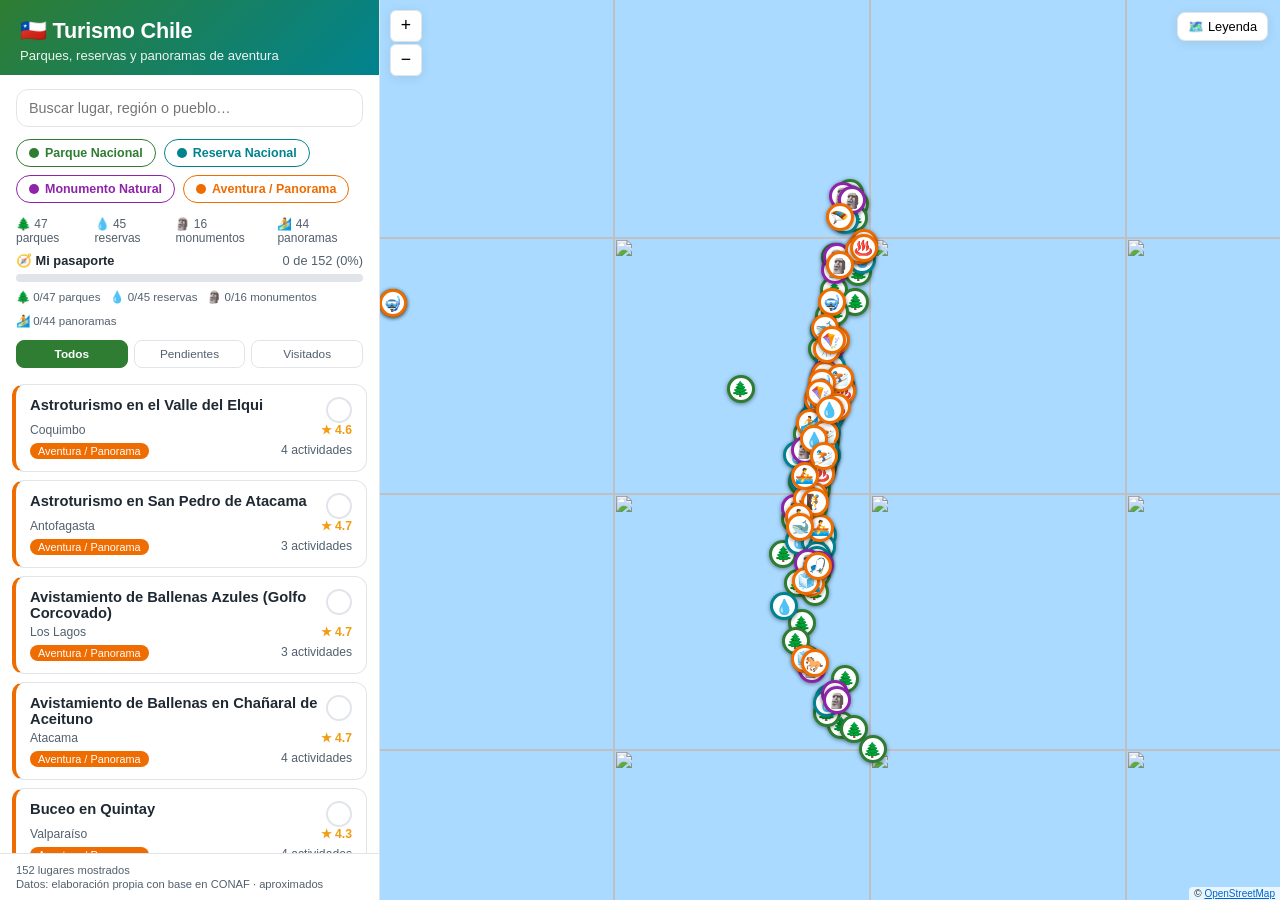
==== Turismo_Chile.html @ 944e61c5 "Marcadores con figurita (emoji) por actividad + leyenda - Cada marcador ahora es una insignia redond" ====
<!DOCTYPE html>
<html lang="es">
<head>
  <meta charset="UTF-8" />
  <meta name="viewport" content="width=device-width, initial-scale=1.0" />
  <title>Turismo Chile — Mapa de Parques Nacionales y Reservas</title>
  <meta name="description" content="Mapa interactivo de los parques nacionales y reservas naturales de Chile: senderos, evaluación, pueblos de acceso y tours." />

  <style>
:root {
  --verde: #2e7d32;
  --verde-osc: #1b5e20;
  --teal: #00838f;
  --purpura: #8e24aa;
  --bg: #f4f6f8;
  --panel: #ffffff;
  --texto: #1f2933;
  --texto-suave: #52606d;
  --borde: #e1e5ea;
  --sombra: 0 2px 12px rgba(0, 0, 0, 0.08);
  --radio: 12px;
}

* { box-sizing: border-box; }

html, body {
  margin: 0;
  height: 100%;
  font-family: -apple-system, BlinkMacSystemFont, "Segoe UI", Roboto, Helvetica, Arial, sans-serif;
  color: var(--texto);
  background: var(--bg);
}

#app {
  display: grid;
  grid-template-columns: 380px 1fr;
  height: 100vh;
  overflow: hidden;
}

/* ---------- Sidebar ---------- */
.sidebar {
  background: var(--panel);
  border-right: 1px solid var(--borde);
  display: flex;
  flex-direction: column;
  overflow: hidden;
  z-index: 500;
  transition: transform 0.25s ease;
}

.sidebar__header {
  padding: 18px 20px 12px;
  background: linear-gradient(135deg, var(--verde), var(--teal));
  color: #fff;
}
.sidebar__title { margin: 0; font-size: 1.35rem; letter-spacing: -0.2px; }
.sidebar__subtitle { margin: 4px 0 0; font-size: 0.82rem; opacity: 0.92; }

.controls { padding: 14px 16px 6px; }
.controls__search {
  width: 100%;
  padding: 10px 12px;
  border: 1px solid var(--borde);
  border-radius: var(--radio);
  font-size: 0.9rem;
  outline: none;
}
.controls__search:focus { border-color: var(--verde); box-shadow: 0 0 0 3px rgba(46,125,50,0.12); }

.controls__filters {
  display: flex;
  flex-wrap: wrap;
  gap: 8px;
  margin-top: 12px;
}
.chip {
  border: 1px solid var(--borde);
  background: #fff;
  border-radius: 999px;
  padding: 6px 12px;
  font-size: 0.78rem;
  cursor: pointer;
  display: inline-flex;
  align-items: center;
  gap: 6px;
  transition: all 0.15s ease;
  user-select: none;
}
.chip .dot { width: 10px; height: 10px; border-radius: 50%; }
.chip[aria-pressed="true"] { border-color: currentColor; font-weight: 600; }
.chip[aria-pressed="false"] { opacity: 0.5; }

.stats {
  display: flex;
  gap: 8px;
  padding: 8px 16px 4px;
  font-size: 0.75rem;
  color: var(--texto-suave);
}

/* ---------- Progreso (pasaporte) ---------- */
.progress {
  padding: 4px 16px 8px;
}
.progress__head {
  display: flex;
  justify-content: space-between;
  align-items: baseline;
  font-size: 0.8rem;
  margin-bottom: 6px;
}
.progress__title { font-weight: 600; }
.progress__count { color: var(--texto-suave); }
.progress__reset {
  background: none;
  border: none;
  color: var(--texto-suave);
  font-size: 0.7rem;
  cursor: pointer;
  text-decoration: underline;
  padding: 0;
}
.progress__bar {
  height: 8px;
  border-radius: 999px;
  background: var(--borde);
  overflow: hidden;
}
.progress__fill {
  height: 100%;
  background: linear-gradient(90deg, var(--verde), var(--teal));
  border-radius: 999px;
  transition: width 0.3s ease;
}
.progress__types {
  display: flex;
  gap: 10px;
  margin-top: 8px;
  font-size: 0.72rem;
  color: var(--texto-suave);
  flex-wrap: wrap;
}

/* Filtro de estado (todos / pendientes / visitados) */
.estado-filter {
  display: flex;
  gap: 6px;
  padding: 4px 16px 8px;
}
.estado-chip {
  flex: 1;
  border: 1px solid var(--borde);
  background: #fff;
  border-radius: 8px;
  padding: 6px 4px;
  font-size: 0.74rem;
  cursor: pointer;
  transition: all 0.15s ease;
  color: var(--texto-suave);
}
.estado-chip[aria-pressed="true"] {
  background: var(--verde);
  border-color: var(--verde);
  color: #fff;
  font-weight: 600;
}

/* ---------- Lista ---------- */
.places {
  list-style: none;
  margin: 0;
  padding: 8px 12px 12px;
  overflow-y: auto;
  flex: 1;
}
.place-card {
  padding: 12px 14px;
  border: 1px solid var(--borde);
  border-radius: var(--radio);
  margin-bottom: 8px;
  cursor: pointer;
  transition: all 0.15s ease;
  border-left: 4px solid var(--verde);
}
.place-card:hover { box-shadow: var(--sombra); transform: translateY(-1px); }
.place-card.active { background: #f0f7f1; border-color: var(--verde); }
.place-card.visitado { background: #f3faf4; }
.place-card__top { display: flex; align-items: flex-start; gap: 8px; }
.place-card__name { font-weight: 600; font-size: 0.92rem; margin: 0 0 4px; flex: 1; }
.place-card.visitado .place-card__name { color: var(--verde-osc); }

/* Botón check en la tarjeta */
.visit-btn {
  flex-shrink: 0;
  width: 26px;
  height: 26px;
  border-radius: 50%;
  border: 2px solid var(--borde);
  background: #fff;
  color: transparent;
  font-size: 0.8rem;
  line-height: 1;
  cursor: pointer;
  display: flex;
  align-items: center;
  justify-content: center;
  transition: all 0.15s ease;
}
.visit-btn:hover { border-color: var(--verde); color: #cfe8d4; }
.visit-btn.on {
  background: var(--verde);
  border-color: var(--verde);
  color: #fff;
}
.place-card__meta { font-size: 0.76rem; color: var(--texto-suave); display: flex; justify-content: space-between; gap: 8px; }
.place-card__badge {
  font-size: 0.68rem;
  padding: 2px 8px;
  border-radius: 999px;
  color: #fff;
  white-space: nowrap;
}
.rating { color: #f39c12; font-weight: 600; }

.sidebar__footer {
  padding: 10px 16px;
  border-top: 1px solid var(--borde);
  font-size: 0.7rem;
  color: var(--texto-suave);
  display: flex;
  flex-direction: column;
  gap: 2px;
}

/* ---------- Mapa ---------- */
.map-wrap { position: relative; }
#map { height: 100%; width: 100%; background: #aadaff; }

.toggle-sidebar {
  display: none;
  position: absolute;
  top: 12px;
  left: 12px;
  z-index: 600;
  background: #fff;
  border: 1px solid var(--borde);
  border-radius: 8px;
  width: 40px;
  height: 40px;
  font-size: 1.1rem;
  cursor: pointer;
  box-shadow: var(--sombra);
}

/* ---------- MiniMap (mapa propio) ---------- */
.minimap-tiles,
.minimap-markers {
  position: absolute;
  top: 0;
  left: 0;
  will-change: transform;
}
.minimap-markers { pointer-events: none; }
.minimap-tile {
  position: absolute;
  width: 256px;
  height: 256px;
  user-select: none;
}
.minimap-marker {
  position: absolute;
  width: 28px;
  height: 28px;
  margin-left: -14px;
  margin-top: -14px;
  pointer-events: auto;
  cursor: pointer;
}
.minimap-popup {
  position: absolute;
  transform: translate(-50%, -100%);
  background: #fff;
  border-radius: 8px;
  box-shadow: 0 2px 10px rgba(0, 0, 0, 0.25);
  padding: 8px 10px;
  min-width: 150px;
  max-width: 220px;
  z-index: 500;
  pointer-events: auto;
}
.minimap-popup::after {
  content: "";
  position: absolute;
  left: 50%;
  bottom: -6px;
  transform: translateX(-50%);
  border: 6px solid transparent;
  border-top-color: #fff;
  border-bottom: 0;
}
.minimap-zoom {
  position: absolute;
  top: 10px;
  left: 10px;
  z-index: 600;
  display: flex;
  flex-direction: column;
  gap: 2px;
}
.minimap-zoom button {
  width: 32px;
  height: 32px;
  border: 1px solid var(--borde);
  background: #fff;
  font-size: 1.1rem;
  line-height: 1;
  cursor: pointer;
  border-radius: 6px;
  box-shadow: var(--sombra);
}
.minimap-zoom button:hover { background: #f0f0f0; }
.minimap-attr {
  position: absolute;
  bottom: 0;
  right: 0;
  background: rgba(255, 255, 255, 0.75);
  font-size: 10px;
  padding: 1px 5px;
  z-index: 600;
  border-top-left-radius: 4px;
}
.minimap-attr a { color: #0066cc; }

/* Marcadores: insignia redonda con emoji y borde del color del tipo */
.marker-badge {
  position: relative;
  width: 28px;
  height: 28px;
  border-radius: 50%;
  background: #fff;
  border: 3px solid #999;
  box-shadow: 0 1px 4px rgba(0, 0, 0, 0.45);
  display: flex;
  align-items: center;
  justify-content: center;
  font-size: 15px;
  line-height: 1;
}
.marker-badge.visitado {
  box-shadow: 0 0 0 3px #ffd54a, 0 1px 4px rgba(0, 0, 0, 0.45);
}
.marker-check {
  position: absolute;
  top: -6px;
  right: -6px;
  width: 15px;
  height: 15px;
  border-radius: 50%;
  background: var(--verde);
  color: #fff;
  font-size: 10px;
  font-weight: bold;
  line-height: 1;
  display: flex;
  align-items: center;
  justify-content: center;
  border: 1.5px solid #fff;
}

/* Leyenda */
.legend-toggle {
  position: absolute;
  top: 12px;
  right: 12px;
  z-index: 600;
  background: #fff;
  border: 1px solid var(--borde);
  border-radius: 8px;
  padding: 6px 10px;
  font-size: 0.8rem;
  cursor: pointer;
  box-shadow: var(--sombra);
}
.legend {
  position: absolute;
  bottom: 12px;
  left: 12px;
  z-index: 600;
  background: #fff;
  border: 1px solid var(--borde);
  border-radius: 10px;
  padding: 10px 12px;
  box-shadow: var(--sombra);
  width: 250px;
  max-width: 70%;
  max-height: 62%;
  overflow-y: auto;
  font-size: 0.75rem;
}
.legend__title { font-weight: 700; margin-bottom: 2px; }
.legend__sub {
  font-weight: 600;
  color: var(--texto-suave);
  margin: 9px 0 4px;
  font-size: 0.68rem;
  text-transform: uppercase;
  letter-spacing: 0.4px;
}
.legend__grid {
  display: grid;
  grid-template-columns: 1fr 1fr;
  gap: 3px 8px;
}
.legend__item { display: flex; align-items: center; gap: 5px; }
.legend__dot {
  width: 10px;
  height: 10px;
  border-radius: 50%;
  flex-shrink: 0;
}
.legend__ico { width: 18px; text-align: center; flex-shrink: 0; }

/* ---------- Detalle ---------- */
.detail {
  position: absolute;
  top: 0;
  right: 0;
  width: 420px;
  max-width: 92vw;
  height: 100vh;
  background: var(--panel);
  box-shadow: -4px 0 24px rgba(0,0,0,0.15);
  z-index: 700;
  overflow-y: auto;
  animation: slideIn 0.25s ease;
}
@keyframes slideIn { from { transform: translateX(100%); } to { transform: translateX(0); } }

.detail__close {
  position: absolute;
  top: 14px;
  right: 14px;
  background: rgba(0,0,0,0.35);
  color: #fff;
  border: none;
  border-radius: 50%;
  width: 32px;
  height: 32px;
  cursor: pointer;
  font-size: 0.9rem;
  z-index: 2;
}

.detail__hero {
  padding: 26px 22px 18px;
  color: #fff;
  background: linear-gradient(135deg, var(--verde), var(--teal));
}
.detail__type { font-size: 0.72rem; text-transform: uppercase; letter-spacing: 1px; opacity: 0.9; }
.detail__title { margin: 6px 0 4px; font-size: 1.4rem; line-height: 1.2; }
.detail__region { font-size: 0.82rem; opacity: 0.92; }

.visit-toggle {
  margin-top: 14px;
  background: rgba(255, 255, 255, 0.18);
  border: 1.5px solid rgba(255, 255, 255, 0.7);
  color: #fff;
  padding: 8px 16px;
  border-radius: 999px;
  font-size: 0.85rem;
  font-weight: 600;
  cursor: pointer;
  transition: all 0.15s ease;
}
.visit-toggle:hover { background: rgba(255, 255, 255, 0.3); }
.visit-toggle.is-visited {
  background: #fff;
  color: var(--verde-osc);
  border-color: #fff;
}

.detail__body { padding: 18px 22px 40px; }
.detail__desc { font-size: 0.9rem; line-height: 1.55; color: var(--texto); }

.detail__facts {
  display: grid;
  grid-template-columns: 1fr 1fr;
  gap: 10px;
  margin: 16px 0;
}
.fact {
  background: var(--bg);
  border-radius: 10px;
  padding: 10px 12px;
}
.fact__label { font-size: 0.68rem; color: var(--texto-suave); text-transform: uppercase; letter-spacing: 0.5px; }
.fact__value { font-size: 0.9rem; font-weight: 600; margin-top: 2px; }

.section-title {
  font-size: 0.95rem;
  margin: 22px 0 10px;
  padding-bottom: 6px;
  border-bottom: 2px solid var(--borde);
  display: flex;
  align-items: center;
  gap: 8px;
}

/* Senderos */
.trail {
  border: 1px solid var(--borde);
  border-radius: 10px;
  padding: 10px 12px;
  margin-bottom: 8px;
}
.trail__name { font-weight: 600; font-size: 0.86rem; }
.trail__meta { display: flex; flex-wrap: wrap; gap: 6px; margin-top: 6px; }
.tag {
  font-size: 0.7rem;
  padding: 2px 8px;
  border-radius: 6px;
  background: var(--bg);
  color: var(--texto-suave);
}
.tag--dif-baja { background: #e6f4ea; color: #1e7e34; }
.tag--dif-media { background: #fff4e0; color: #c67c00; }
.tag--dif-alta { background: #fde8e8; color: #c0392b; }

/* Pueblos */
.town {
  border: 1px solid var(--borde);
  border-radius: 10px;
  padding: 12px;
  margin-bottom: 8px;
}
.town__head { display: flex; justify-content: space-between; align-items: baseline; gap: 8px; }
.town__name { font-weight: 600; font-size: 0.9rem; }
.town__dist { font-size: 0.76rem; color: var(--texto-suave); white-space: nowrap; }
.town__desc { font-size: 0.8rem; color: var(--texto-suave); margin: 6px 0; line-height: 1.4; }
.town__tours { display: flex; align-items: center; gap: 8px; font-size: 0.78rem; }
.tours-badge {
  background: var(--verde);
  color: #fff;
  border-radius: 999px;
  padding: 2px 10px;
  font-weight: 600;
  font-size: 0.72rem;
}
.tours-badge--none { background: #9aa5b1; }

.detail__link {
  display: inline-block;
  margin-top: 18px;
  color: var(--verde-osc);
  font-size: 0.85rem;
  text-decoration: none;
  font-weight: 600;
}
.detail__link:hover { text-decoration: underline; }

/* Popup Leaflet */
.leaflet-popup-content { margin: 10px 12px; }
.popup__name { font-weight: 600; font-size: 0.85rem; margin-bottom: 2px; }
.popup__type { font-size: 0.72rem; color: var(--texto-suave); }
.popup__btn {
  margin-top: 6px;
  display: inline-block;
  background: var(--verde);
  color: #fff;
  padding: 4px 10px;
  border-radius: 6px;
  font-size: 0.72rem;
  cursor: pointer;
}

/* ---------- Responsive ---------- */
@media (max-width: 820px) {
  #app { grid-template-columns: 1fr; }
  .sidebar {
    position: absolute;
    top: 0; left: 0;
    width: 86%;
    max-width: 360px;
    height: 100vh;
    box-shadow: var(--sombra);
  }
  .sidebar.hidden { transform: translateX(-105%); }
  .toggle-sidebar { display: block; }
  .detail { width: 100vw; }
}

</style>
</head>
<body>
  <div id="app">
    <!-- Panel lateral -->
    <aside id="sidebar" class="sidebar">
      <header class="sidebar__header">
        <h1 class="sidebar__title">🇨🇱 Turismo Chile</h1>
        <p class="sidebar__subtitle">Parques, reservas y panoramas de aventura</p>
      </header>

      <div class="controls">
        <input
          type="search"
          id="search"
          class="controls__search"
          placeholder="Buscar lugar, región o pueblo…"
          autocomplete="off"
        />
        <div class="controls__filters" id="typeFilters"></div>
      </div>

      <div class="stats" id="stats"></div>

      <div class="progress" id="progress"></div>
      <div class="estado-filter" id="estadoFilter"></div>

      <ul class="places" id="placesList" aria-label="Lista de lugares"></ul>

      <footer class="sidebar__footer">
        <span id="footerCount"></span>
        <span class="sidebar__source">Datos: elaboración propia con base en CONAF · aproximados</span>
      </footer>
    </aside>

    <!-- Mapa -->
    <main class="map-wrap">
      <div id="map"></div>
      <button id="toggleSidebar" class="toggle-sidebar" aria-label="Mostrar/ocultar panel">☰</button>
      <button id="legendToggle" class="legend-toggle" aria-label="Mostrar u ocultar leyenda">🗺️ Leyenda</button>
      <div id="legend" class="legend" hidden></div>
    </main>

    <!-- Detalle -->
    <section id="detail" class="detail" aria-live="polite" hidden>
      <button id="detailClose" class="detail__close" aria-label="Cerrar detalle">✕</button>
      <div id="detailContent"></div>
    </section>
  </div>

  <script>
/* MiniMap — mapa de tiles ligero en vanilla JS (sin librerías externas).
   Reemplaza a Leaflet para que la app no dependa de ningún CDN de librerías.
   Solo necesita internet para las imágenes de OpenStreetMap (como cualquier mapa). */
(function (global) {
  "use strict";

  var TILE = 256;
  function clamp(v, a, b) { return Math.max(a, Math.min(b, v)); }

  function project(lat, lon, z) {
    var ws = TILE * Math.pow(2, z);
    var x = (lon + 180) / 360 * ws;
    var s = clamp(Math.sin(lat * Math.PI / 180), -0.9999, 0.9999);
    var y = (0.5 - Math.log((1 + s) / (1 - s)) / (4 * Math.PI)) * ws;
    return { x: x, y: y };
  }
  function unproject(x, y, z) {
    var ws = TILE * Math.pow(2, z);
    var lon = x / ws * 360 - 180;
    var n = Math.PI - 2 * Math.PI * y / ws;
    var lat = 180 / Math.PI * Math.atan(0.5 * (Math.exp(n) - Math.exp(-n)));
    return { lat: lat, lon: lon };
  }

  function MiniMap(el, opts) {
    opts = opts || {};
    this.el = el;
    this.center = { lat: opts.center ? opts.center[0] : -38, lon: opts.center ? opts.center[1] : -71 };
    this.zoom = opts.zoom || 4;
    this.minZoom = opts.minZoom || 3;
    this.maxZoom = opts.maxZoom || 17;
    this.markers = [];
    this._popupId = null;
    this._build();
    this._wire();
    this.render();
  }

  MiniMap.prototype._build = function () {
    var el = this.el, self = this;
    el.style.position = "relative";
    el.style.overflow = "hidden";
    el.style.background = "#aadaff";
    el.style.cursor = "grab";
    el.style.userSelect = "none";
    el.innerHTML = "";

    this.tiles = document.createElement("div");
    this.tiles.className = "minimap-tiles";
    this.mk = document.createElement("div");
    this.mk.className = "minimap-markers";
    this.popup = document.createElement("div");
    this.popup.className = "minimap-popup";
    this.popup.style.display = "none";

    var attr = document.createElement("div");
    attr.className = "minimap-attr";
    attr.innerHTML = '© <a href="https://www.openstreetmap.org/copyright" target="_blank" rel="noopener">OpenStreetMap</a>';

    var zc = document.createElement("div");
    zc.className = "minimap-zoom";
    var bplus = document.createElement("button"); bplus.type = "button"; bplus.textContent = "+"; bplus.setAttribute("aria-label", "Acercar");
    var bminus = document.createElement("button"); bminus.type = "button"; bminus.textContent = "−"; bminus.setAttribute("aria-label", "Alejar");
    bplus.addEventListener("click", function (e) { e.stopPropagation(); self.setZoom(self.zoom + 1); });
    bminus.addEventListener("click", function (e) { e.stopPropagation(); self.setZoom(self.zoom - 1); });
    zc.appendChild(bplus); zc.appendChild(bminus);

    el.appendChild(this.tiles);
    el.appendChild(this.mk);
    el.appendChild(this.popup);
    el.appendChild(attr);
    el.appendChild(zc);
  };

  MiniMap.prototype._wire = function () {
    var self = this, dragging = false, sx = 0, sy = 0;
    this.el.addEventListener("mousedown", function (e) {
      dragging = true; sx = e.clientX; sy = e.clientY; self._dx = 0; self._dy = 0;
      self.el.style.cursor = "grabbing";
    });
    window.addEventListener("mousemove", function (e) {
      if (!dragging) return;
      self._dx = e.clientX - sx; self._dy = e.clientY - sy;
      self.tiles.style.transform = "translate(" + self._dx + "px," + self._dy + "px)";
      self.mk.style.transform = "translate(" + self._dx + "px," + self._dy + "px)";
    });
    window.addEventListener("mouseup", function () {
      if (!dragging) return;
      dragging = false; self.el.style.cursor = "grab";
      var dx = self._dx || 0, dy = self._dy || 0; self._dx = 0; self._dy = 0;
      self.tiles.style.transform = ""; self.mk.style.transform = "";
      if (dx || dy) self._panBy(-dx, -dy);
    });
    // Zoom con rueda: UN nivel por gesto, hacia el cursor, con freno anti-saltos
    this.el.addEventListener("wheel", function (e) {
      e.preventDefault();
      var now = Date.now();
      if (now - (self._lastWheel || 0) < 90) return; // throttle (trackpads disparan muchos eventos)
      self._lastWheel = now;
      var r = self.el.getBoundingClientRect();
      self._zoomTo(self.zoom + (e.deltaY < 0 ? 1 : -1), e.clientX - r.left, e.clientY - r.top);
    }, { passive: false });

    // Doble clic para acercar (hacia el punto clicado)
    this.el.addEventListener("dblclick", function (e) {
      var r = self.el.getBoundingClientRect();
      self._zoomTo(self.zoom + 1, e.clientX - r.left, e.clientY - r.top);
    });

    // Táctil: un dedo = paneo; dos dedos = pinch zoom (hacia el punto medio)
    var tsx = 0, tsy = 0, tdx = 0, tdy = 0, mode = null, d0 = 0, z0 = 0;
    function tdist(t) {
      var dx = t[0].clientX - t[1].clientX, dy = t[0].clientY - t[1].clientY;
      return Math.sqrt(dx * dx + dy * dy);
    }
    this.el.addEventListener("touchstart", function (e) {
      if (e.touches.length >= 2) {
        mode = "pinch"; d0 = tdist(e.touches) || 1; z0 = self.zoom;
        self.tiles.style.transform = ""; self.mk.style.transform = "";
      } else if (e.touches.length === 1) {
        mode = "pan"; tsx = e.touches[0].clientX; tsy = e.touches[0].clientY; tdx = 0; tdy = 0;
      }
    }, { passive: true });
    this.el.addEventListener("touchmove", function (e) {
      if (mode === "pinch" && e.touches.length >= 2) {
        var r = self.el.getBoundingClientRect();
        var mx = (e.touches[0].clientX + e.touches[1].clientX) / 2 - r.left;
        var my = (e.touches[0].clientY + e.touches[1].clientY) / 2 - r.top;
        var target = Math.round(z0 + Math.log(tdist(e.touches) / d0) / Math.log(2));
        if (target !== self.zoom) self._zoomTo(target, mx, my);
      } else if (mode === "pan" && e.touches.length === 1) {
        tdx = e.touches[0].clientX - tsx; tdy = e.touches[0].clientY - tsy;
        self.tiles.style.transform = "translate(" + tdx + "px," + tdy + "px)";
        self.mk.style.transform = "translate(" + tdx + "px," + tdy + "px)";
      }
    }, { passive: true });
    this.el.addEventListener("touchend", function (e) {
      if (mode === "pan") {
        self.tiles.style.transform = ""; self.mk.style.transform = "";
        if (tdx || tdy) self._panBy(-tdx, -tdy);
      }
      mode = e.touches && e.touches.length === 1 ? "pan" : null;
      if (mode === "pan") { tsx = e.touches[0].clientX; tsy = e.touches[0].clientY; tdx = 0; tdy = 0; }
    });

    window.addEventListener("resize", function () { self.render(); });
  };

  MiniMap.prototype._origin = function () {
    var w = this.el.clientWidth, h = this.el.clientHeight;
    var c = project(this.center.lat, this.center.lon, this.zoom);
    return { x: c.x - w / 2, y: c.y - h / 2, w: w, h: h };
  };

  MiniMap.prototype._panBy = function (dxWorld, dyWorld) {
    var c = project(this.center.lat, this.center.lon, this.zoom);
    this.center = unproject(c.x + dxWorld, c.y + dyWorld, this.zoom);
    this.render();
  };

  MiniMap.prototype.setZoom = function (z) {
    // zoom centrado (usado por los botones + / −)
    var w = this.el.clientWidth, h = this.el.clientHeight;
    this._zoomTo(z, w / 2, h / 2);
  };
  MiniMap.prototype._latLonAtPixel = function (sx, sy) {
    var o = this._origin();
    return unproject(o.x + sx, o.y + sy, this.zoom);
  };
  MiniMap.prototype._zoomTo = function (newZoom, sx, sy) {
    // cambia el zoom manteniendo fijo el punto geográfico bajo (sx, sy)
    newZoom = clamp(Math.round(newZoom), this.minZoom, this.maxZoom);
    if (newZoom === this.zoom) return;
    var ll = this._latLonAtPixel(sx, sy);
    var w = this.el.clientWidth, h = this.el.clientHeight;
    var p = project(ll.lat, ll.lon, newZoom);
    var ox = p.x - sx, oy = p.y - sy;
    this.zoom = newZoom;
    this.center = unproject(ox + w / 2, oy + h / 2, newZoom);
    this.render();
  };
  MiniMap.prototype.setView = function (center, zoom) {
    if (center) this.center = { lat: center[0], lon: center[1] };
    if (zoom != null) this.zoom = clamp(Math.round(zoom), this.minZoom, this.maxZoom);
    this.render();
  };
  MiniMap.prototype.flyTo = function (center, zoom) { this.setView(center, zoom); };

  MiniMap.prototype.clearMarkers = function () {
    this.markers = []; this.mk.innerHTML = ""; this.closePopup();
  };
  MiniMap.prototype.addMarker = function (m) {
    var wrap = document.createElement("div");
    wrap.className = "minimap-marker";
    wrap.innerHTML = m.html;
    var rec = { id: m.id, lat: m.lat, lon: m.lon, el: wrap, popupHtml: m.popupHtml, onDetail: m.onDetail };
    var self = this;
    wrap.addEventListener("click", function (e) {
      e.stopPropagation();
      self.openPopup(m.id);
    });
    this.markers.push(rec);
    this.mk.appendChild(wrap);
    this._placeMarker(rec);
    return rec;
  };
  MiniMap.prototype._placeMarker = function (rec) {
    var o = this._origin();
    var p = project(rec.lat, rec.lon, this.zoom);
    var left = p.x - o.x, top = p.y - o.y;
    rec.el.style.left = left + "px";
    rec.el.style.top = top + "px";
    rec.el.style.display = (left > -30 && left < o.w + 30 && top > -40 && top < o.h + 10) ? "block" : "none";
  };

  MiniMap.prototype.render = function () {
    var o = this._origin(), ws = Math.pow(2, this.zoom);
    this.tiles.style.transform = "";
    this.tiles.innerHTML = "";
    var x0 = Math.floor(o.x / TILE), x1 = Math.floor((o.x + o.w) / TILE);
    var y0 = Math.floor(o.y / TILE), y1 = Math.floor((o.y + o.h) / TILE);
    for (var ty = y0; ty <= y1; ty++) {
      if (ty < 0 || ty >= ws) continue;
      for (var tx = x0; tx <= x1; tx++) {
        var wtx = ((tx % ws) + ws) % ws;
        var img = document.createElement("img");
        img.className = "minimap-tile";
        img.src = "https://tile.openstreetmap.org/" + this.zoom + "/" + wtx + "/" + ty + ".png";
        img.style.left = (tx * TILE - o.x) + "px";
        img.style.top = (ty * TILE - o.y) + "px";
        img.draggable = false;
        img.alt = "";
        this.tiles.appendChild(img);
      }
    }
    this.mk.style.transform = "";
    for (var i = 0; i < this.markers.length; i++) this._placeMarker(this.markers[i]);
    if (this._popupId != null) this._positionPopup();
  };

  MiniMap.prototype._find = function (id) {
    for (var i = 0; i < this.markers.length; i++) if (this.markers[i].id === id) return this.markers[i];
    return null;
  };
  MiniMap.prototype.openPopup = function (id) {
    var rec = this._find(id);
    if (!rec) return;
    this._popupId = id;
    this.popup.innerHTML = rec.popupHtml || "";
    this.popup.style.display = "block";
    var btn = this.popup.querySelector("[data-detalle]");
    if (btn) btn.addEventListener("click", function (e) { e.stopPropagation(); if (rec.onDetail) rec.onDetail(); });
    this._positionPopup();
  };
  MiniMap.prototype.closePopup = function () { this._popupId = null; this.popup.style.display = "none"; };
  MiniMap.prototype._positionPopup = function () {
    var rec = this._find(this._popupId);
    if (!rec) { this.closePopup(); return; }
    var o = this._origin();
    var p = project(rec.lat, rec.lon, this.zoom);
    this.popup.style.left = (p.x - o.x) + "px";
    this.popup.style.top = (p.y - o.y - 24) + "px";
  };

  global.MiniMap = MiniMap;
})(window);

</script>
  <script>
/* Datos incrustados para poder abrir index.html con doble clic (sin servidor).
   Se genera a partir de data/lugares.json y contiene lo mismo. */
window.LUGARES_DATA = {
  "meta": {
    "titulo": "Turismo Chile — Parques Nacionales y Reservas",
    "descripcion": "Dataset abierto de áreas silvestres protegidas de Chile (SNASPE, administradas por CONAF) con senderos, evaluación, pueblos de acceso y tours.",
    "version": "1.0.0",
    "actualizado": "2026-07-06",
    "fuente_datos": "Elaboración propia a partir de información pública de CONAF y guías de viaje. Coordenadas y datos aproximados; verificar antes de viajar.",
    "tipos": {
      "parque_nacional": { "etiqueta": "Parque Nacional", "color": "#2e7d32", "icono": "🌲", "plural": "parques" },
      "reserva_nacional": { "etiqueta": "Reserva Nacional", "color": "#00838f", "icono": "💧", "plural": "reservas" },
      "monumento_natural": { "etiqueta": "Monumento Natural", "color": "#8e24aa", "icono": "🗿", "plural": "monumentos" },
      "actividad": { "etiqueta": "Aventura / Panorama", "color": "#ef6c00", "icono": "🏄", "plural": "panoramas" }
    }
  },
  "lugares": [
    {
      "id": "lauca",
      "nombre": "Parque Nacional Lauca",
      "tipo": "parque_nacional",
      "region": "Arica y Parinacota",
      "coordenadas": [-18.2333, -69.2333],
      "superficie_ha": 137883,
      "creado": 1970,
      "altitud_m": "3200-6300",
      "descripcion": "Altiplano con el lago Chungará a los pies de los volcanes Parinacota y Pomerape. Reserva de la Biosfera con vicuñas, vizcachas y flamencos. Uno de los parques de mayor altitud del mundo.",
      "evaluacion": { "puntaje": 4.7, "fuente": "Reseñas de visitantes", "mejor_epoca": "Abril a Noviembre (evitar invierno altiplánico ene-feb)", "dificultad_acceso": "Alta (aclimatación a la altura)" },
      "senderos": [
        { "nombre": "Sendero Lago Chungará", "distancia_km": 3, "duracion": "1 h", "dificultad": "Baja", "tipo": "Ida y vuelta" },
        { "nombre": "Mirador Las Cuevas", "distancia_km": 2, "duracion": "45 min", "dificultad": "Baja", "tipo": "Circuito" },
        { "nombre": "Sendero Cotacotani", "distancia_km": 5, "duracion": "2 h", "dificultad": "Media", "tipo": "Ida y vuelta" }
      ],
      "actividades": ["Avistamiento de fauna", "Fotografía", "Termas cercanas"],
      "pueblos_cercanos": [
        { "nombre": "Putre", "distancia_km": 45, "tiempo_estimado": "1 h en auto", "tours_disponibles": true, "tours_estimados": 8, "descripcion": "Pueblo base para aclimatación a la altura antes de subir al altiplano." },
        { "nombre": "Arica", "distancia_km": 160, "tiempo_estimado": "3 h en auto", "tours_disponibles": true, "tours_estimados": 20, "descripcion": "Ciudad costera, punto de partida de la mayoría de los tours de día completo." }
      ],
      "entrada_pagada": false,
      "sitio_web": "https://www.conaf.cl/parques/parque-nacional-lauca/"
    },
    {
      "id": "volcan-isluga",
      "nombre": "Parque Nacional Volcán Isluga",
      "tipo": "parque_nacional",
      "region": "Tarapacá",
      "coordenadas": [-19.15, -68.8167],
      "superficie_ha": 174744,
      "creado": 1967,
      "altitud_m": "2100-5550",
      "descripcion": "Altiplano andino con el volcán Isluga activo, humedales, aldeas aymaras, iglesias coloniales y termas. Bofedales con llamas, alpacas y flamencos.",
      "evaluacion": { "puntaje": 4.4, "fuente": "Reseñas de visitantes", "mejor_epoca": "Mayo a Noviembre", "dificultad_acceso": "Alta (caminos de ripio, altura)" },
      "senderos": [
        { "nombre": "Termas de Enquelga", "distancia_km": 2, "duracion": "40 min", "dificultad": "Baja", "tipo": "Ida y vuelta" },
        { "nombre": "Bofedales de Isluga", "distancia_km": 6, "duracion": "2 h 30 min", "dificultad": "Media", "tipo": "Ida y vuelta" }
      ],
      "actividades": ["Cultura aymara", "Termas", "Avistamiento de fauna"],
      "pueblos_cercanos": [
        { "nombre": "Colchane", "distancia_km": 12, "tiempo_estimado": "20 min en auto", "tours_disponibles": false, "tours_estimados": 0, "descripcion": "Pueblo fronterizo con Bolivia, acceso más cercano." },
        { "nombre": "Iquique", "distancia_km": 240, "tiempo_estimado": "4 h en auto", "tours_disponibles": true, "tours_estimados": 4, "descripcion": "Ciudad principal; tours de 2 días con alojamiento en el altiplano." }
      ],
      "entrada_pagada": false,
      "sitio_web": "https://www.conaf.cl/parques/parque-nacional-volcan-isluga/"
    },
    {
      "id": "pan-de-azucar",
      "nombre": "Parque Nacional Pan de Azúcar",
      "tipo": "parque_nacional",
      "region": "Atacama",
      "coordenadas": [-26.1167, -70.6333],
      "superficie_ha": 43754,
      "creado": 1985,
      "altitud_m": "0-800",
      "descripcion": "Desierto costero que se encuentra con el océano. Isla Pan de Azúcar con colonia de pingüinos de Humboldt, lobos marinos y camanchaca que alimenta cactus endémicos.",
      "evaluacion": { "puntaje": 4.6, "fuente": "Reseñas de visitantes", "mejor_epoca": "Todo el año", "dificultad_acceso": "Baja" },
      "senderos": [
        { "nombre": "Mirador Pan de Azúcar", "distancia_km": 4, "duracion": "1 h 30 min", "dificultad": "Media", "tipo": "Ida y vuelta" },
        { "nombre": "Sendero El Mirador de los Cactus", "distancia_km": 2, "duracion": "1 h", "dificultad": "Baja", "tipo": "Circuito" }
      ],
      "actividades": ["Navegación a la isla", "Avistamiento de pingüinos", "Playa", "Camping"],
      "pueblos_cercanos": [
        { "nombre": "Chañaral", "distancia_km": 30, "tiempo_estimado": "40 min en auto", "tours_disponibles": true, "tours_estimados": 5, "descripcion": "Acceso más cercano; embarcaciones a la isla salen de la caleta." },
        { "nombre": "Caldera", "distancia_km": 130, "tiempo_estimado": "1 h 45 min en auto", "tours_disponibles": true, "tours_estimados": 6, "descripcion": "Balneario con más servicios turísticos." }
      ],
      "entrada_pagada": true,
      "sitio_web": "https://www.conaf.cl/parques/parque-nacional-pan-de-azucar/"
    },
    {
      "id": "nevado-tres-cruces",
      "nombre": "Parque Nacional Nevado Tres Cruces",
      "tipo": "parque_nacional",
      "region": "Atacama",
      "coordenadas": [-27.05, -68.7833],
      "superficie_ha": 59082,
      "creado": 1994,
      "altitud_m": "3700-6749",
      "descripcion": "Altiplano de Atacama con la Laguna Santa Rosa y la Laguna del Negro Francisco, refugio de flamencos. Cerca del Ojos del Salado, el volcán más alto del mundo.",
      "evaluacion": { "puntaje": 4.7, "fuente": "Reseñas de visitantes", "mejor_epoca": "Noviembre a Abril", "dificultad_acceso": "Alta (4x4, altura extrema)" },
      "senderos": [
        { "nombre": "Mirador Laguna Santa Rosa", "distancia_km": 2, "duracion": "45 min", "dificultad": "Baja", "tipo": "Ida y vuelta" },
        { "nombre": "Borde Laguna del Negro Francisco", "distancia_km": 4, "duracion": "1 h 30 min", "dificultad": "Media", "tipo": "Ida y vuelta" }
      ],
      "actividades": ["Avistamiento de flamencos", "Astroturismo", "Montañismo (Ojos del Salado)"],
      "pueblos_cercanos": [
        { "nombre": "Copiapó", "distancia_km": 160, "tiempo_estimado": "3 h en auto (4x4)", "tours_disponibles": true, "tours_estimados": 10, "descripcion": "Base logística; casi todos los tours de altiplano parten desde aquí." }
      ],
      "entrada_pagada": true,
      "sitio_web": "https://www.conaf.cl/parques/parque-nacional-nevado-tres-cruces/"
    },
    {
      "id": "llanos-de-challe",
      "nombre": "Parque Nacional Llanos de Challe",
      "tipo": "parque_nacional",
      "region": "Atacama",
      "coordenadas": [-28.1667, -71.1],
      "superficie_ha": 45708,
      "creado": 1994,
      "altitud_m": "0-1080",
      "descripcion": "Desierto costero famoso por el fenómeno del 'desierto florido' en años lluviosos, con la garra de león (Bomarea) y otras flores endémicas. Playas vírgenes.",
      "evaluacion": { "puntaje": 4.5, "fuente": "Reseñas de visitantes", "mejor_epoca": "Sep-Oct en años de desierto florido", "dificultad_acceso": "Media" },
      "senderos": [
        { "nombre": "Sendero Interpretativo Flor del Desierto", "distancia_km": 3, "duracion": "1 h", "dificultad": "Baja", "tipo": "Circuito" }
      ],
      "actividades": ["Desierto florido", "Playa", "Fotografía"],
      "pueblos_cercanos": [
        { "nombre": "Huasco", "distancia_km": 45, "tiempo_estimado": "1 h en auto", "tours_disponibles": true, "tours_estimados": 3, "descripcion": "Caleta costera de acceso al parque." },
        { "nombre": "Vallenar", "distancia_km": 90, "tiempo_estimado": "1 h 30 min en auto", "tours_disponibles": true, "tours_estimados": 4, "descripcion": "Ciudad principal del valle del Huasco." }
      ],
      "entrada_pagada": true,
      "sitio_web": "https://www.conaf.cl/parques/parque-nacional-llanos-de-challe/"
    },
    {
      "id": "bosque-fray-jorge",
      "nombre": "Parque Nacional Bosque Fray Jorge",
      "tipo": "parque_nacional",
      "region": "Coquimbo",
      "coordenadas": [-30.6667, -71.6667],
      "superficie_ha": 9959,
      "creado": 1941,
      "altitud_m": "0-660",
      "descripcion": "Bosque valdiviano relicto en pleno semidesierto, sobrevive gracias a la camanchaca (niebla costera). Reserva de la Biosfera de la UNESCO.",
      "evaluacion": { "puntaje": 4.6, "fuente": "Reseñas de visitantes", "mejor_epoca": "Todo el año (niebla más densa en invierno)", "dificultad_acceso": "Baja" },
      "senderos": [
        { "nombre": "Sendero del Bosque Hidrófilo", "distancia_km": 1, "duracion": "45 min", "dificultad": "Baja", "tipo": "Circuito (pasarela)" }
      ],
      "actividades": ["Senderismo interpretativo", "Fotografía", "Observación de aves"],
      "pueblos_cercanos": [
        { "nombre": "Ovalle", "distancia_km": 90, "tiempo_estimado": "1 h 30 min en auto", "tours_disponibles": true, "tours_estimados": 6, "descripcion": "Ciudad base del valle del Limarí." },
        { "nombre": "La Serena", "distancia_km": 110, "tiempo_estimado": "2 h en auto", "tours_disponibles": true, "tours_estimados": 8, "descripcion": "Principal centro turístico de la región." }
      ],
      "entrada_pagada": true,
      "sitio_web": "https://www.conaf.cl/parques/parque-nacional-bosque-fray-jorge/"
    },
    {
      "id": "la-campana",
      "nombre": "Parque Nacional La Campana",
      "tipo": "parque_nacional",
      "region": "Valparaíso",
      "coordenadas": [-32.95, -71.1333],
      "superficie_ha": 8000,
      "creado": 1967,
      "altitud_m": "400-2222",
      "descripcion": "Cerro La Campana, cumbre que ascendió Charles Darwin en 1834. Alberga uno de los últimos palmares de palma chilena. Reserva de la Biosfera.",
      "evaluacion": { "puntaje": 4.7, "fuente": "Reseñas de visitantes", "mejor_epoca": "Marzo a Noviembre (evitar calor de verano)", "dificultad_acceso": "Baja" },
      "senderos": [
        { "nombre": "Sendero Andinista (Cumbre Cerro La Campana)", "distancia_km": 14, "duracion": "7-8 h", "dificultad": "Alta", "tipo": "Ida y vuelta" },
        { "nombre": "Sendero El Amasijo", "distancia_km": 7, "duracion": "3 h", "dificultad": "Media", "tipo": "Circuito" },
        { "nombre": "Sendero La Cascada", "distancia_km": 6, "duracion": "3 h", "dificultad": "Media", "tipo": "Ida y vuelta" }
      ],
      "actividades": ["Trekking", "Palma chilena", "Observación de flora"],
      "pueblos_cercanos": [
        { "nombre": "Olmué", "distancia_km": 8, "tiempo_estimado": "15 min en auto", "tours_disponibles": true, "tours_estimados": 5, "descripcion": "Acceso por sector Granizo, el más usado para la cumbre." },
        { "nombre": "Santiago", "distancia_km": 110, "tiempo_estimado": "1 h 45 min en auto", "tours_disponibles": true, "tours_estimados": 12, "descripcion": "Excursión de día completo muy popular desde la capital." }
      ],
      "entrada_pagada": true,
      "sitio_web": "https://www.conaf.cl/parques/parque-nacional-la-campana/"
    },
    {
      "id": "radal-siete-tazas",
      "nombre": "Parque Nacional Radal Siete Tazas",
      "tipo": "parque_nacional",
      "region": "Maule",
      "coordenadas": [-35.4667, -70.9833],
      "superficie_ha": 4900,
      "creado": 2008,
      "altitud_m": "600-2156",
      "descripcion": "Siete pozones de roca basáltica esculpidos por el río Claro, con aguas turquesa y el Salto La Leona. Bosque de robles y coigües.",
      "evaluacion": { "puntaje": 4.6, "fuente": "Reseñas de visitantes", "mejor_epoca": "Noviembre a Marzo", "dificultad_acceso": "Media (últimos km de ripio)" },
      "senderos": [
        { "nombre": "Sendero a las Siete Tazas", "distancia_km": 1, "duracion": "30 min", "dificultad": "Baja", "tipo": "Ida y vuelta" },
        { "nombre": "Sendero El Bosque de las Nalcas", "distancia_km": 5, "duracion": "2 h 30 min", "dificultad": "Media", "tipo": "Ida y vuelta" }
      ],
      "actividades": ["Piscinas naturales", "Trekking", "Fotografía"],
      "pueblos_cercanos": [
        { "nombre": "Molina", "distancia_km": 65, "tiempo_estimado": "1 h 30 min en auto", "tours_disponibles": true, "tours_estimados": 6, "descripcion": "Puerta de entrada; buses en temporada alta." },
        { "nombre": "Curicó", "distancia_km": 80, "tiempo_estimado": "1 h 45 min en auto", "tours_disponibles": true, "tours_estimados": 5, "descripcion": "Ciudad con más servicios y conexión de buses." }
      ],
      "entrada_pagada": true,
      "sitio_web": "https://www.conaf.cl/parques/parque-nacional-radal-siete-tazas/"
    },
    {
      "id": "nahuelbuta",
      "nombre": "Parque Nacional Nahuelbuta",
      "tipo": "parque_nacional",
      "region": "Araucanía",
      "coordenadas": [-37.8, -73.0167],
      "superficie_ha": 6832,
      "creado": 1939,
      "altitud_m": "800-1550",
      "descripcion": "Cordillera de la costa con bosques milenarios de araucarias, únicos a esta baja altitud. Miradores hacia el mar y los Andes en días despejados.",
      "evaluacion": { "puntaje": 4.5, "fuente": "Reseñas de visitantes", "mejor_epoca": "Diciembre a Marzo", "dificultad_acceso": "Media" },
      "senderos": [
        { "nombre": "Sendero Piedra del Águila", "distancia_km": 9, "duracion": "4 h", "dificultad": "Media", "tipo": "Ida y vuelta" },
        { "nombre": "Sendero Cerro Anay", "distancia_km": 5, "duracion": "2 h 30 min", "dificultad": "Media", "tipo": "Ida y vuelta" }
      ],
      "actividades": ["Araucarias milenarias", "Trekking", "Avistamiento de aves"],
      "pueblos_cercanos": [
        { "nombre": "Angol", "distancia_km": 35, "tiempo_estimado": "1 h 15 min en auto", "tours_disponibles": true, "tours_estimados": 3, "descripcion": "Acceso principal por el sector oriente (Pehuenco)." }
      ],
      "entrada_pagada": true,
      "sitio_web": "https://www.conaf.cl/parques/parque-nacional-nahuelbuta/"
    },
    {
      "id": "tolhuaca",
      "nombre": "Parque Nacional Tolhuaca",
      "tipo": "parque_nacional",
      "region": "Araucanía",
      "coordenadas": [-38.2, -71.8167],
      "superficie_ha": 6474,
      "creado": 1935,
      "altitud_m": "850-1830",
      "descripcion": "Bosques de araucaria y lenga en torno a la Laguna Malleco, con la espectacular Salto Malleco. Cercano a termas naturales.",
      "evaluacion": { "puntaje": 4.4, "fuente": "Reseñas de visitantes", "mejor_epoca": "Diciembre a Marzo", "dificultad_acceso": "Media (ripio)" },
      "senderos": [
        { "nombre": "Sendero Laguna Malleco", "distancia_km": 4, "duracion": "1 h 30 min", "dificultad": "Baja", "tipo": "Ida y vuelta" },
        { "nombre": "Sendero Salto Malleco", "distancia_km": 2, "duracion": "1 h", "dificultad": "Baja", "tipo": "Ida y vuelta" }
      ],
      "actividades": ["Termas", "Trekking", "Camping"],
      "pueblos_cercanos": [
        { "nombre": "Curacautín", "distancia_km": 55, "tiempo_estimado": "1 h 30 min en auto", "tours_disponibles": true, "tours_estimados": 4, "descripcion": "Base para el parque y las termas de la zona." }
      ],
      "entrada_pagada": true,
      "sitio_web": "https://www.conaf.cl/parques/parque-nacional-tolhuaca/"
    },
    {
      "id": "conguillio",
      "nombre": "Parque Nacional Conguillío",
      "tipo": "parque_nacional",
      "region": "Araucanía",
      "coordenadas": [-38.6667, -71.6667],
      "superficie_ha": 60833,
      "creado": 1950,
      "altitud_m": "900-3125",
      "descripcion": "Dominado por el volcán Llaima activo, con bosques de araucarias milenarias, lagos y campos de lava. Escenario del documental de la BBC 'Walking with Dinosaurs'.",
      "evaluacion": { "puntaje": 4.8, "fuente": "Reseñas de visitantes", "mejor_epoca": "Diciembre a Marzo", "dificultad_acceso": "Media" },
      "senderos": [
        { "nombre": "Sendero Sierra Nevada", "distancia_km": 10, "duracion": "5 h", "dificultad": "Media-Alta", "tipo": "Ida y vuelta" },
        { "nombre": "Sendero Los Carpinteros", "distancia_km": 8, "duracion": "3 h", "dificultad": "Media", "tipo": "Ida y vuelta" },
        { "nombre": "Sendero Araucarias", "distancia_km": 0.8, "duracion": "30 min", "dificultad": "Baja", "tipo": "Circuito" }
      ],
      "actividades": ["Trekking", "Araucarias milenarias", "Ski (invierno)", "Camping"],
      "pueblos_cercanos": [
        { "nombre": "Melipeuco", "distancia_km": 30, "tiempo_estimado": "50 min en auto", "tours_disponibles": true, "tours_estimados": 5, "descripcion": "Acceso sur del parque, más cercano al sector Truful-Truful." },
        { "nombre": "Curacautín", "distancia_km": 40, "tiempo_estimado": "1 h en auto", "tours_disponibles": true, "tours_estimados": 6, "descripcion": "Acceso norte por sector Captrén." },
        { "nombre": "Temuco", "distancia_km": 120, "tiempo_estimado": "2 h 30 min en auto", "tours_disponibles": true, "tours_estimados": 10, "descripcion": "Capital regional, punto de partida de tours guiados." }
      ],
      "entrada_pagada": true,
      "sitio_web": "https://www.conaf.cl/parques/parque-nacional-conguillio/"
    },
    {
      "id": "huerquehue",
      "nombre": "Parque Nacional Huerquehue",
      "tipo": "parque_nacional",
      "region": "Araucanía",
      "coordenadas": [-39.15, -71.65],
      "superficie_ha": 12500,
      "creado": 1967,
      "altitud_m": "700-2000",
      "descripcion": "Lagos de montaña rodeados de araucarias, con miradores hacia el volcán Villarrica. El sendero Los Lagos es uno de los trekking de un día más queridos del sur.",
      "evaluacion": { "puntaje": 4.8, "fuente": "Reseñas de visitantes", "mejor_epoca": "Noviembre a Abril", "dificultad_acceso": "Baja" },
      "senderos": [
        { "nombre": "Sendero Los Lagos", "distancia_km": 12, "duracion": "5 h", "dificultad": "Media-Alta", "tipo": "Circuito" },
        { "nombre": "Sendero Ñirrico", "distancia_km": 6, "duracion": "2 h 30 min", "dificultad": "Media", "tipo": "Ida y vuelta" }
      ],
      "actividades": ["Trekking", "Araucarias", "Baño en lagos"],
      "pueblos_cercanos": [
        { "nombre": "Pucón", "distancia_km": 35, "tiempo_estimado": "45 min en auto", "tours_disponibles": true, "tours_estimados": 20, "descripcion": "Capital turística del sur; múltiples tours y transporte diario." }
      ],
      "entrada_pagada": true,
      "sitio_web": "https://www.conaf.cl/parques/parque-nacional-huerquehue/"
    },
    {
      "id": "villarrica",
      "nombre": "Parque Nacional Villarrica",
      "tipo": "parque_nacional",
      "region": "Araucanía / Los Ríos",
      "coordenadas": [-39.4167, -71.9333],
      "superficie_ha": 63000,
      "creado": 1940,
      "altitud_m": "600-2847",
      "descripcion": "Tres volcanes (Villarrica, Quetrupillán y Lanín) con bosques de araucaria y coigüe. El ascenso al volcán Villarrica activo, con su cráter de lava, es una experiencia icónica.",
      "evaluacion": { "puntaje": 4.8, "fuente": "Reseñas de visitantes", "mejor_epoca": "Octubre a Abril (ascenso al volcán)", "dificultad_acceso": "Media" },
      "senderos": [
        { "nombre": "Ascenso Volcán Villarrica", "distancia_km": 10, "duracion": "7-8 h", "dificultad": "Alta", "tipo": "Ida y vuelta (con guía obligatorio)" },
        { "nombre": "Sendero Los Cráteres", "distancia_km": 11, "duracion": "5 h", "dificultad": "Media", "tipo": "Ida y vuelta" }
      ],
      "actividades": ["Ascenso a volcán", "Ski (Centro Pucón)", "Trekking"],
      "pueblos_cercanos": [
        { "nombre": "Pucón", "distancia_km": 12, "tiempo_estimado": "25 min en auto", "tours_disponibles": true, "tours_estimados": 30, "descripcion": "Base para el ascenso al volcán; decenas de operadores con equipo y guía." }
      ],
      "entrada_pagada": true,
      "sitio_web": "https://www.conaf.cl/parques/parque-nacional-villarrica/"
    },
    {
      "id": "puyehue",
      "nombre": "Parque Nacional Puyehue",
      "tipo": "parque_nacional",
      "region": "Los Lagos",
      "coordenadas": [-40.6833, -72.15],
      "superficie_ha": 106772,
      "creado": 1941,
      "altitud_m": "250-2240",
      "descripcion": "Selva valdiviana lluviosa con los volcanes Puyehue y Casablanca, termas, saltos de agua y el centro de ski Antillanca. Gran biodiversidad de aves.",
      "evaluacion": { "puntaje": 4.5, "fuente": "Reseñas de visitantes", "mejor_epoca": "Diciembre a Marzo (verano); Jun-Sep para ski", "dificultad_acceso": "Baja" },
      "senderos": [
        { "nombre": "Sendero El Pionero (Mirador)", "distancia_km": 5, "duracion": "2 h", "dificultad": "Media", "tipo": "Ida y vuelta" },
        { "nombre": "Sendero Aguas Calientes - Salto del Indio", "distancia_km": 3, "duracion": "1 h", "dificultad": "Baja", "tipo": "Ida y vuelta" }
      ],
      "actividades": ["Termas", "Ski", "Trekking", "Observación de aves"],
      "pueblos_cercanos": [
        { "nombre": "Entre Lagos", "distancia_km": 25, "tiempo_estimado": "30 min en auto", "tours_disponibles": true, "tours_estimados": 4, "descripcion": "Pueblo a orillas del Lago Puyehue, acceso más cercano." },
        { "nombre": "Osorno", "distancia_km": 75, "tiempo_estimado": "1 h 15 min en auto", "tours_disponibles": true, "tours_estimados": 8, "descripcion": "Ciudad base con conexión de buses a las termas." }
      ],
      "entrada_pagada": true,
      "sitio_web": "https://www.conaf.cl/parques/parque-nacional-puyehue/"
    },
    {
      "id": "vicente-perez-rosales",
      "nombre": "Parque Nacional Vicente Pérez Rosales",
      "tipo": "parque_nacional",
      "region": "Los Lagos",
      "coordenadas": [-41.1333, -72.4167],
      "superficie_ha": 253780,
      "creado": 1926,
      "altitud_m": "50-3491",
      "descripcion": "El parque nacional más antiguo de Chile. Incluye el volcán Osorno, los Saltos del Petrohué y el Lago Todos los Santos de aguas esmeralda.",
      "evaluacion": { "puntaje": 4.7, "fuente": "Reseñas de visitantes", "mejor_epoca": "Todo el año", "dificultad_acceso": "Baja" },
      "senderos": [
        { "nombre": "Saltos del Petrohué", "distancia_km": 2, "duracion": "1 h", "dificultad": "Baja", "tipo": "Circuito (pasarelas)" },
        { "nombre": "Sendero Paso Desolación", "distancia_km": 12, "duracion": "5 h", "dificultad": "Media-Alta", "tipo": "Ida y vuelta" },
        { "nombre": "Ascenso Volcán Osorno (base)", "distancia_km": 8, "duracion": "4 h", "dificultad": "Media", "tipo": "Ida y vuelta" }
      ],
      "actividades": ["Saltos de agua", "Volcán Osorno (ski/andinismo)", "Navegación lago", "Trekking"],
      "pueblos_cercanos": [
        { "nombre": "Ensenada", "distancia_km": 16, "tiempo_estimado": "20 min en auto", "tours_disponibles": true, "tours_estimados": 6, "descripcion": "Acceso al volcán Osorno y a los saltos." },
        { "nombre": "Puerto Varas", "distancia_km": 50, "tiempo_estimado": "1 h en auto", "tours_disponibles": true, "tours_estimados": 25, "descripcion": "Principal centro turístico; buses diarios a Petrohué y tours combinados." }
      ],
      "entrada_pagada": true,
      "sitio_web": "https://www.conaf.cl/parques/parque-nacional-vicente-perez-rosales/"
    },
    {
      "id": "alerce-andino",
      "nombre": "Parque Nacional Alerce Andino",
      "tipo": "parque_nacional",
      "region": "Los Lagos",
      "coordenadas": [-41.5, -72.6333],
      "superficie_ha": 39255,
      "creado": 1982,
      "altitud_m": "50-1500",
      "descripcion": "Protege bosques de alerce milenario (algunos de más de 3000 años), con más de 50 lagunas de origen glaciar y selva valdiviana densa.",
      "evaluacion": { "puntaje": 4.6, "fuente": "Reseñas de visitantes", "mejor_epoca": "Diciembre a Marzo", "dificultad_acceso": "Media" },
      "senderos": [
        { "nombre": "Sendero Laguna Sargazo", "distancia_km": 6, "duracion": "2 h 30 min", "dificultad": "Media", "tipo": "Ida y vuelta" },
        { "nombre": "Sendero Alerce Milenario", "distancia_km": 2, "duracion": "1 h", "dificultad": "Baja", "tipo": "Ida y vuelta" }
      ],
      "actividades": ["Alerces milenarios", "Trekking", "Lagunas glaciares"],
      "pueblos_cercanos": [
        { "nombre": "Puerto Montt", "distancia_km": 45, "tiempo_estimado": "1 h 15 min en auto", "tours_disponibles": true, "tours_estimados": 6, "descripcion": "Ciudad base; acceso por Correntoso o Chaica." }
      ],
      "entrada_pagada": true,
      "sitio_web": "https://www.conaf.cl/parques/parque-nacional-alerce-andino/"
    },
    {
      "id": "chiloe",
      "nombre": "Parque Nacional Chiloé",
      "tipo": "parque_nacional",
      "region": "Los Lagos",
      "coordenadas": [-42.6167, -74.0333],
      "superficie_ha": 42567,
      "creado": 1982,
      "altitud_m": "0-850",
      "descripcion": "Bosque siempreverde y dunas en la costa oeste de la Isla Grande de Chiloé. Playas extensas, avifauna y cultura huilliche.",
      "evaluacion": { "puntaje": 4.5, "fuente": "Reseñas de visitantes", "mejor_epoca": "Diciembre a Marzo", "dificultad_acceso": "Media" },
      "senderos": [
        { "nombre": "Sendero El Tepual", "distancia_km": 1.7, "duracion": "1 h", "dificultad": "Baja", "tipo": "Circuito (pasarela)" },
        { "nombre": "Sendero Dunas de Cucao", "distancia_km": 3, "duracion": "1 h 30 min", "dificultad": "Baja", "tipo": "Ida y vuelta" }
      ],
      "actividades": ["Playa", "Bosque nativo", "Observación de aves", "Cultura huilliche"],
      "pueblos_cercanos": [
        { "nombre": "Cucao", "distancia_km": 1, "tiempo_estimado": "5 min", "tours_disponibles": true, "tours_estimados": 4, "descripcion": "Pueblo en la entrada del parque." },
        { "nombre": "Castro", "distancia_km": 55, "tiempo_estimado": "1 h 15 min en auto", "tours_disponibles": true, "tours_estimados": 8, "descripcion": "Capital de Chiloé; buses a Cucao vía Chonchi." }
      ],
      "entrada_pagada": true,
      "sitio_web": "https://www.conaf.cl/parques/parque-nacional-chiloe/"
    },
    {
      "id": "pumalin",
      "nombre": "Parque Nacional Pumalín Douglas Tompkins",
      "tipo": "parque_nacional",
      "region": "Los Lagos",
      "coordenadas": [-42.5, -72.65],
      "superficie_ha": 402392,
      "creado": 2018,
      "altitud_m": "0-2000",
      "descripcion": "Extensos bosques de alerce y selva valdiviana en la Carretera Austral, donado por la Fundación Tompkins. El volcán Chaitén y fiordos completan el paisaje.",
      "evaluacion": { "puntaje": 4.8, "fuente": "Reseñas de visitantes", "mejor_epoca": "Diciembre a Marzo", "dificultad_acceso": "Media-Alta" },
      "senderos": [
        { "nombre": "Sendero Volcán Chaitén", "distancia_km": 4.4, "duracion": "2 h 30 min", "dificultad": "Media", "tipo": "Ida y vuelta" },
        { "nombre": "Sendero Los Alerces", "distancia_km": 0.8, "duracion": "30 min", "dificultad": "Baja", "tipo": "Circuito" },
        { "nombre": "Sendero Cascadas Escondidas", "distancia_km": 4, "duracion": "2 h", "dificultad": "Media", "tipo": "Ida y vuelta" }
      ],
      "actividades": ["Alerces milenarios", "Trekking", "Carretera Austral", "Camping"],
      "pueblos_cercanos": [
        { "nombre": "Chaitén", "distancia_km": 25, "tiempo_estimado": "35 min en auto", "tours_disponibles": true, "tours_estimados": 5, "descripcion": "Pueblo base en la Carretera Austral, llegada por ferry desde Puerto Montt." },
        { "nombre": "Caleta Gonzalo", "distancia_km": 0, "tiempo_estimado": "En el sector norte", "tours_disponibles": false, "tours_estimados": 0, "descripcion": "Centro de visitantes del sector norte." }
      ],
      "entrada_pagada": false,
      "sitio_web": "https://www.conaf.cl/parques/parque-nacional-pumalin-douglas-tompkins/"
    },
    {
      "id": "queulat",
      "nombre": "Parque Nacional Queulat",
      "tipo": "parque_nacional",
      "region": "Aysén",
      "coordenadas": [-44.4833, -72.5333],
      "superficie_ha": 154093,
      "creado": 1983,
      "altitud_m": "0-2225",
      "descripcion": "Selva fría con el famoso Ventisquero Colgante, un glaciar suspendido del que caen cascadas hacia una laguna. Fiordos y bosque siempreverde en la Carretera Austral.",
      "evaluacion": { "puntaje": 4.8, "fuente": "Reseñas de visitantes", "mejor_epoca": "Noviembre a Marzo", "dificultad_acceso": "Media" },
      "senderos": [
        { "nombre": "Sendero Mirador Ventisquero Colgante", "distancia_km": 6.5, "duracion": "3 h", "dificultad": "Media", "tipo": "Ida y vuelta" },
        { "nombre": "Sendero Laguna Témpanos", "distancia_km": 0.6, "duracion": "20 min", "dificultad": "Baja", "tipo": "Ida y vuelta" }
      ],
      "actividades": ["Glaciar colgante", "Trekking", "Kayak en laguna"],
      "pueblos_cercanos": [
        { "nombre": "Puyuhuapi", "distancia_km": 25, "tiempo_estimado": "35 min en auto", "tours_disponibles": true, "tours_estimados": 4, "descripcion": "Pueblo de la Carretera Austral, base más cercana." },
        { "nombre": "Coyhaique", "distancia_km": 165, "tiempo_estimado": "2 h 45 min en auto", "tours_disponibles": true, "tours_estimados": 6, "descripcion": "Capital regional; tours de día completo al ventisquero." }
      ],
      "entrada_pagada": true,
      "sitio_web": "https://www.conaf.cl/parques/parque-nacional-queulat/"
    },
    {
      "id": "cerro-castillo",
      "nombre": "Parque Nacional Cerro Castillo",
      "tipo": "parque_nacional",
      "region": "Aysén",
      "coordenadas": [-46.05, -72.1667],
      "superficie_ha": 143953,
      "creado": 2017,
      "altitud_m": "300-2675",
      "descripcion": "Macizo de agujas basálticas coronado por glaciares, considerado el 'nuevo Torres del Paine'. Su travesía de 4 días es uno de los mejores trekking de la Patagonia.",
      "evaluacion": { "puntaje": 4.8, "fuente": "Reseñas de visitantes", "mejor_epoca": "Diciembre a Marzo", "dificultad_acceso": "Media-Alta" },
      "senderos": [
        { "nombre": "Sendero Laguna Cerro Castillo", "distancia_km": 16, "duracion": "7-8 h", "dificultad": "Alta", "tipo": "Ida y vuelta" },
        { "nombre": "Travesía Las Horquetas - Villa Cerro Castillo", "distancia_km": 51, "duracion": "4 días", "dificultad": "Alta", "tipo": "Travesía" }
      ],
      "actividades": ["Trekking de varios días", "Montañismo", "Glaciares"],
      "pueblos_cercanos": [
        { "nombre": "Villa Cerro Castillo", "distancia_km": 8, "tiempo_estimado": "15 min en auto", "tours_disponibles": true, "tours_estimados": 5, "descripcion": "Fin de la travesía; guías y transporte al inicio del sendero." },
        { "nombre": "Coyhaique", "distancia_km": 90, "tiempo_estimado": "1 h 30 min en auto", "tours_disponibles": true, "tours_estimados": 8, "descripcion": "Capital regional, base logística principal." }
      ],
      "entrada_pagada": true,
      "sitio_web": "https://www.conaf.cl/parques/parque-nacional-cerro-castillo/"
    },
    {
      "id": "laguna-san-rafael",
      "nombre": "Parque Nacional Laguna San Rafael",
      "tipo": "parque_nacional",
      "region": "Aysén",
      "coordenadas": [-46.65, -73.85],
      "superficie_ha": 1742000,
      "creado": 1959,
      "altitud_m": "0-4058",
      "descripcion": "Alberga el Campo de Hielo Norte y el glaciar San Rafael, que desemboca en una laguna con témpanos. Incluye el Monte San Valentín, la cumbre más alta de la Patagonia.",
      "evaluacion": { "puntaje": 4.7, "fuente": "Reseñas de visitantes", "mejor_epoca": "Octubre a Abril", "dificultad_acceso": "Alta (solo por barco o avión)" },
      "senderos": [
        { "nombre": "Navegación al Glaciar San Rafael", "distancia_km": 0, "duracion": "Full day / 5 días (crucero)", "dificultad": "Baja", "tipo": "Navegación" }
      ],
      "actividades": ["Navegación a glaciar", "Kayak entre témpanos", "Fotografía"],
      "pueblos_cercanos": [
        { "nombre": "Puerto Río Tranquilo", "distancia_km": 0, "tiempo_estimado": "5 h de navegación", "tours_disponibles": true, "tours_estimados": 6, "descripcion": "Excursiones en lancha al glaciar Exploradores/San Rafael." },
        { "nombre": "Puerto Chacabuco", "distancia_km": 0, "tiempo_estimado": "Crucero de varios días", "tours_disponibles": true, "tours_estimados": 4, "descripcion": "Salida de cruceros al glaciar (vía Puerto Aysén)." }
      ],
      "entrada_pagada": true,
      "sitio_web": "https://www.conaf.cl/parques/parque-nacional-laguna-san-rafael/"
    },
    {
      "id": "patagonia",
      "nombre": "Parque Nacional Patagonia",
      "tipo": "parque_nacional",
      "region": "Aysén",
      "coordenadas": [-47.15, -72.35],
      "superficie_ha": 304527,
      "creado": 2018,
      "altitud_m": "150-3700",
      "descripcion": "Estepa patagónica restaurada por la Fundación Tompkins, hogar de guanacos, huemules, pumas y flamencos. El Valle Chacabuco es su corazón.",
      "evaluacion": { "puntaje": 4.7, "fuente": "Reseñas de visitantes", "mejor_epoca": "Noviembre a Marzo", "dificultad_acceso": "Alta" },
      "senderos": [
        { "nombre": "Sendero Lagunas Altas", "distancia_km": 23, "duracion": "8 h", "dificultad": "Alta", "tipo": "Circuito" },
        { "nombre": "Sendero La Vega", "distancia_km": 4, "duracion": "1 h 30 min", "dificultad": "Baja", "tipo": "Circuito" }
      ],
      "actividades": ["Avistamiento de fauna", "Trekking", "Restauración ecológica"],
      "pueblos_cercanos": [
        { "nombre": "Cochrane", "distancia_km": 30, "tiempo_estimado": "40 min en auto", "tours_disponibles": true, "tours_estimados": 3, "descripcion": "Pueblo base de la Carretera Austral sur." }
      ],
      "entrada_pagada": false,
      "sitio_web": "https://www.conaf.cl/parques/parque-nacional-patagonia/"
    },
    {
      "id": "bernardo-ohiggins",
      "nombre": "Parque Nacional Bernardo O'Higgins",
      "tipo": "parque_nacional",
      "region": "Aysén / Magallanes",
      "coordenadas": [-49.0, -73.5],
      "superficie_ha": 3525901,
      "creado": 1969,
      "altitud_m": "0-3000",
      "descripcion": "El parque más grande de Chile. Protege el Campo de Hielo Sur y numerosos glaciares que caen a los fiordos, como el glaciar Serrano y Balmaceda.",
      "evaluacion": { "puntaje": 4.7, "fuente": "Reseñas de visitantes", "mejor_epoca": "Octubre a Abril", "dificultad_acceso": "Alta (solo por navegación)" },
      "senderos": [
        { "nombre": "Sendero Glaciar Serrano", "distancia_km": 1, "duracion": "30 min", "dificultad": "Baja", "tipo": "Ida y vuelta" },
        { "nombre": "Navegación fiordos Última Esperanza", "distancia_km": 0, "duracion": "Full day", "dificultad": "Baja", "tipo": "Navegación" }
      ],
      "actividades": ["Navegación a glaciares", "Kayak", "Fotografía"],
      "pueblos_cercanos": [
        { "nombre": "Puerto Natales", "distancia_km": 0, "tiempo_estimado": "3 h de navegación", "tours_disponibles": true, "tours_estimados": 10, "descripcion": "Salida de navegaciones a los glaciares Balmaceda y Serrano." }
      ],
      "entrada_pagada": true,
      "sitio_web": "https://www.conaf.cl/parques/parque-nacional-bernardo-ohiggins/"
    },
    {
      "id": "torres-del-paine",
      "nombre": "Parque Nacional Torres del Paine",
      "tipo": "parque_nacional",
      "region": "Magallanes y de la Antártica Chilena",
      "coordenadas": [-51.0, -73.0],
      "superficie_ha": 227298,
      "creado": 1959,
      "altitud_m": "20-3050",
      "descripcion": "El parque más famoso de Chile y Reserva de la Biosfera. Las Torres del Paine, los Cuernos, lagos turquesa y el glaciar Grey. Hogar del circuito 'W' y del 'O'.",
      "evaluacion": { "puntaje": 4.9, "fuente": "Reseñas de visitantes", "mejor_epoca": "Noviembre a Marzo", "dificultad_acceso": "Media" },
      "senderos": [
        { "nombre": "Base de las Torres", "distancia_km": 18, "duracion": "8-9 h", "dificultad": "Alta", "tipo": "Ida y vuelta" },
        { "nombre": "Circuito W", "distancia_km": 80, "duracion": "4-5 días", "dificultad": "Alta", "tipo": "Travesía" },
        { "nombre": "Circuito O (Macizo Paine)", "distancia_km": 130, "duracion": "7-9 días", "dificultad": "Alta", "tipo": "Circuito" },
        { "nombre": "Mirador Cuernos - Lago Nordenskjöld", "distancia_km": 8, "duracion": "3 h", "dificultad": "Media", "tipo": "Ida y vuelta" }
      ],
      "actividades": ["Trekking (W y O)", "Navegación glaciar Grey", "Kayak", "Avistamiento de fauna"],
      "pueblos_cercanos": [
        { "nombre": "Puerto Natales", "distancia_km": 112, "tiempo_estimado": "2 h 30 min en auto/bus", "tours_disponibles": true, "tours_estimados": 40, "descripcion": "Principal puerta de entrada; buses diarios, arriendo de equipo y decenas de operadores." },
        { "nombre": "Punta Arenas", "distancia_km": 310, "tiempo_estimado": "4 h 30 min en auto", "tours_disponibles": true, "tours_estimados": 15, "descripcion": "Aeropuerto más cercano; tours de varios días." }
      ],
      "entrada_pagada": true,
      "sitio_web": "https://www.conaf.cl/parques/parque-nacional-torres-del-paine/"
    },
    {
      "id": "pali-aike",
      "nombre": "Parque Nacional Pali Aike",
      "tipo": "parque_nacional",
      "region": "Magallanes y de la Antártica Chilena",
      "coordenadas": [-52.1, -69.65],
      "superficie_ha": 5030,
      "creado": 1970,
      "altitud_m": "100-300",
      "descripcion": "Campo volcánico en la estepa patagónica, con cráteres, cuevas y tubos de lava. Importante sitio arqueológico con vestigios humanos de más de 8000 años.",
      "evaluacion": { "puntaje": 4.3, "fuente": "Reseñas de visitantes", "mejor_epoca": "Noviembre a Marzo", "dificultad_acceso": "Media (ripio)" },
      "senderos": [
        { "nombre": "Sendero Cráter Morada del Diablo", "distancia_km": 9, "duracion": "3 h 30 min", "dificultad": "Media", "tipo": "Ida y vuelta" },
        { "nombre": "Sendero Cueva Pali Aike", "distancia_km": 1.7, "duracion": "45 min", "dificultad": "Baja", "tipo": "Ida y vuelta" }
      ],
      "actividades": ["Volcanismo", "Arqueología", "Avistamiento de fauna"],
      "pueblos_cercanos": [
        { "nombre": "Punta Arenas", "distancia_km": 200, "tiempo_estimado": "3 h en auto", "tours_disponibles": true, "tours_estimados": 3, "descripcion": "Base logística; tours combinados con Pingüinera." }
      ],
      "entrada_pagada": true,
      "sitio_web": "https://www.conaf.cl/parques/parque-nacional-pali-aike/"
    },
    {
      "id": "rapa-nui",
      "nombre": "Parque Nacional Rapa Nui",
      "tipo": "parque_nacional",
      "region": "Valparaíso (Isla de Pascua)",
      "coordenadas": [-27.1167, -109.3667],
      "superficie_ha": 7130,
      "creado": 1935,
      "altitud_m": "0-507",
      "descripcion": "Patrimonio de la Humanidad de la UNESCO. Protege los moái, el volcán Rano Raraku (cantera), Orongo y las plataformas ceremoniales de la cultura Rapa Nui.",
      "evaluacion": { "puntaje": 4.9, "fuente": "Reseñas de visitantes", "mejor_epoca": "Todo el año (Tapati en febrero)", "dificultad_acceso": "Baja (vuelo desde Santiago)" },
      "senderos": [
        { "nombre": "Sendero Rano Raraku (cantera de moái)", "distancia_km": 2, "duracion": "1 h 30 min", "dificultad": "Baja", "tipo": "Circuito" },
        { "nombre": "Sendero Te Ara o Te Ao (Orongo)", "distancia_km": 7, "duracion": "3 h", "dificultad": "Media", "tipo": "Ida y vuelta" }
      ],
      "actividades": ["Arqueología moái", "Buceo", "Cultura polinésica", "Playa Anakena"],
      "pueblos_cercanos": [
        { "nombre": "Hanga Roa", "distancia_km": 2, "tiempo_estimado": "5 min", "tours_disponibles": true, "tours_estimados": 25, "descripcion": "Único poblado de la isla; todos los tours, alojamiento y arriendo parten aquí." }
      ],
      "entrada_pagada": true,
      "sitio_web": "https://www.conaf.cl/parques/parque-nacional-rapa-nui/"
    },
    {
      "id": "salar-del-huasco",
      "nombre": "Parque Nacional Salar del Huasco",
      "tipo": "parque_nacional",
      "region": "Tarapacá",
      "coordenadas": [-20.2833, -68.8833],
      "superficie_ha": 110962,
      "creado": 2010,
      "altitud_m": "3800",
      "descripcion": "Salar altiplánico y humedal Ramsar rodeado de bofedales, con flamencos andinos, de James y chilenos, además de vicuñas. Cielos ideales para astroturismo.",
      "evaluacion": { "puntaje": 4.4, "fuente": "Reseñas de visitantes", "mejor_epoca": "Abril a Noviembre", "dificultad_acceso": "Media-Alta (altura)" },
      "senderos": [
        { "nombre": "Sendero Mirador del Salar", "distancia_km": 2, "duracion": "45 min", "dificultad": "Baja", "tipo": "Ida y vuelta" }
      ],
      "actividades": ["Flamencos", "Astroturismo", "Avistamiento de fauna"],
      "pueblos_cercanos": [
        { "nombre": "Pica", "distancia_km": 70, "tiempo_estimado": "1 h 30 min en auto", "tours_disponibles": true, "tours_estimados": 3, "descripcion": "Oasis con termas; base más cercana al salar." },
        { "nombre": "Iquique", "distancia_km": 170, "tiempo_estimado": "3 h en auto", "tours_disponibles": true, "tours_estimados": 4, "descripcion": "Ciudad principal; tours de día completo al altiplano." }
      ],
      "entrada_pagada": false,
      "sitio_web": "https://www.conaf.cl/parques/parque-nacional-salar-del-huasco/"
    },
    {
      "id": "llullaillaco",
      "nombre": "Parque Nacional Llullaillaco",
      "tipo": "parque_nacional",
      "region": "Antofagasta",
      "coordenadas": [-24.7167, -68.5333],
      "superficie_ha": 268671,
      "creado": 1995,
      "altitud_m": "3200-6739",
      "descripcion": "Desierto de altura en torno al volcán Llullaillaco (6739 m), uno de los sitios ceremoniales incas más altos del mundo. Puna extrema con vicuñas y guanacos.",
      "evaluacion": { "puntaje": 4.3, "fuente": "Reseñas de visitantes", "mejor_epoca": "Noviembre a Marzo", "dificultad_acceso": "Muy alta (expedición, 4x4)" },
      "senderos": [
        { "nombre": "Aproximación campo base Llullaillaco", "distancia_km": 12, "duracion": "2 días (montañismo)", "dificultad": "Alta", "tipo": "Travesía" }
      ],
      "actividades": ["Montañismo de altura", "Arqueología inca", "Avistamiento de fauna"],
      "pueblos_cercanos": [
        { "nombre": "Antofagasta", "distancia_km": 320, "tiempo_estimado": "6 h en auto (4x4)", "tours_disponibles": true, "tours_estimados": 2, "descripcion": "Base logística; solo expediciones organizadas." }
      ],
      "entrada_pagada": true,
      "sitio_web": "https://www.conaf.cl/parques/parque-nacional-llullaillaco/"
    },
    {
      "id": "morro-moreno",
      "nombre": "Parque Nacional Morro Moreno",
      "tipo": "parque_nacional",
      "region": "Antofagasta",
      "coordenadas": [-23.5, -70.5833],
      "superficie_ha": 7314,
      "creado": 2010,
      "altitud_m": "0-1290",
      "descripcion": "Península de Mejillones con un oasis de niebla (camanchaca) que sostiene vegetación en pleno desierto de Atacama. Miradores sobre el Pacífico.",
      "evaluacion": { "puntaje": 4.3, "fuente": "Reseñas de visitantes", "mejor_epoca": "Todo el año", "dificultad_acceso": "Media" },
      "senderos": [
        { "nombre": "Sendero Oasis de Niebla", "distancia_km": 6, "duracion": "3 h", "dificultad": "Media", "tipo": "Ida y vuelta" }
      ],
      "actividades": ["Oasis de niebla", "Miradores costeros", "Observación de flora"],
      "pueblos_cercanos": [
        { "nombre": "Mejillones", "distancia_km": 25, "tiempo_estimado": "30 min en auto", "tours_disponibles": false, "tours_estimados": 0, "descripcion": "Puerto más cercano al acceso del parque." },
        { "nombre": "Antofagasta", "distancia_km": 60, "tiempo_estimado": "1 h en auto", "tours_disponibles": true, "tours_estimados": 2, "descripcion": "Ciudad base; acceso por camino a la península." }
      ],
      "entrada_pagada": true,
      "sitio_web": "https://www.conaf.cl/parques/parque-nacional-morro-moreno/"
    },
    {
      "id": "juan-fernandez",
      "nombre": "Parque Nacional Archipiélago Juan Fernández",
      "tipo": "parque_nacional",
      "region": "Valparaíso (Islas Juan Fernández)",
      "coordenadas": [-33.6333, -78.85],
      "superficie_ha": 9967,
      "creado": 1935,
      "altitud_m": "0-915",
      "descripcion": "Archipiélago oceánico famoso por inspirar 'Robinson Crusoe'. Alto endemismo de flora y fauna (lobo fino de Juan Fernández, picaflor rojo). Reserva de la Biosfera UNESCO.",
      "evaluacion": { "puntaje": 4.7, "fuente": "Reseñas de visitantes", "mejor_epoca": "Octubre a Marzo", "dificultad_acceso": "Alta (vuelo o barco desde el continente)" },
      "senderos": [
        { "nombre": "Sendero Mirador Selkirk", "distancia_km": 4, "duracion": "2 h 30 min", "dificultad": "Media-Alta", "tipo": "Ida y vuelta" },
        { "nombre": "Sendero Plazoleta El Yunque", "distancia_km": 3, "duracion": "1 h 30 min", "dificultad": "Media", "tipo": "Ida y vuelta" }
      ],
      "actividades": ["Buceo", "Endemismo", "Trekking", "Historia de Robinson Crusoe"],
      "pueblos_cercanos": [
        { "nombre": "San Juan Bautista", "distancia_km": 2, "tiempo_estimado": "10 min", "tours_disponibles": true, "tours_estimados": 6, "descripcion": "Único poblado del archipiélago; base de todos los servicios." },
        { "nombre": "Valparaíso", "distancia_km": 670, "tiempo_estimado": "2 h 30 min en avión (a Isla Robinson Crusoe)", "tours_disponibles": true, "tours_estimados": 3, "descripcion": "Punto de partida de vuelos y barcos al archipiélago." }
      ],
      "entrada_pagada": true,
      "sitio_web": "https://www.conaf.cl/parques/parque-nacional-archipielago-juan-fernandez/"
    },
    {
      "id": "laguna-del-laja",
      "nombre": "Parque Nacional Laguna del Laja",
      "tipo": "parque_nacional",
      "region": "Biobío",
      "coordenadas": [-37.4, -71.35],
      "superficie_ha": 11600,
      "creado": 1958,
      "altitud_m": "970-2985",
      "descripcion": "Dominado por el volcán Antuco y la laguna del Laja sobre campos de lava. Bosques de araucaria, el Salto Las Chilcas y un centro de ski en invierno.",
      "evaluacion": { "puntaje": 4.5, "fuente": "Reseñas de visitantes", "mejor_epoca": "Dic-Mar (trekking); Jul-Sep (ski)", "dificultad_acceso": "Media" },
      "senderos": [
        { "nombre": "Sendero Sierra Velluda", "distancia_km": 10, "duracion": "5 h", "dificultad": "Media-Alta", "tipo": "Ida y vuelta" },
        { "nombre": "Sendero Salto Las Chilcas", "distancia_km": 3, "duracion": "1 h", "dificultad": "Baja", "tipo": "Ida y vuelta" }
      ],
      "actividades": ["Ascenso Volcán Antuco", "Ski", "Trekking", "Saltos de agua"],
      "pueblos_cercanos": [
        { "nombre": "Antuco", "distancia_km": 30, "tiempo_estimado": "40 min en auto", "tours_disponibles": false, "tours_estimados": 0, "descripcion": "Pueblo de acceso al parque." },
        { "nombre": "Los Ángeles", "distancia_km": 90, "tiempo_estimado": "1 h 30 min en auto", "tours_disponibles": true, "tours_estimados": 4, "descripcion": "Ciudad base de la región." }
      ],
      "entrada_pagada": true,
      "sitio_web": "https://www.conaf.cl/parques/parque-nacional-laguna-del-laja/"
    },
    {
      "id": "nonguen",
      "nombre": "Parque Nacional Nonguén",
      "tipo": "parque_nacional",
      "region": "Biobío",
      "coordenadas": [-36.8833, -73.0],
      "superficie_ha": 3037,
      "creado": 2021,
      "altitud_m": "50-400",
      "descripcion": "Uno de los últimos remanentes de bosque caducifolio de la cordillera de la costa, a las puertas de Concepción. Refugio de biodiversidad urbana con senderos familiares.",
      "evaluacion": { "puntaje": 4.4, "fuente": "Reseñas de visitantes", "mejor_epoca": "Septiembre a Abril", "dificultad_acceso": "Baja" },
      "senderos": [
        { "nombre": "Sendero Quebrada Nonguén", "distancia_km": 5, "duracion": "2 h", "dificultad": "Baja", "tipo": "Ida y vuelta" }
      ],
      "actividades": ["Senderismo", "Observación de aves", "Bosque nativo"],
      "pueblos_cercanos": [
        { "nombre": "Concepción", "distancia_km": 10, "tiempo_estimado": "25 min en auto", "tours_disponibles": true, "tours_estimados": 2, "descripcion": "El parque está prácticamente en la ciudad." }
      ],
      "entrada_pagada": false,
      "sitio_web": "https://www.conaf.cl/parques/parque-nacional-nonguen/"
    },
    {
      "id": "alerce-costero",
      "nombre": "Parque Nacional Alerce Costero",
      "tipo": "parque_nacional",
      "region": "Los Ríos",
      "coordenadas": [-40.1833, -73.4333],
      "superficie_ha": 24694,
      "creado": 2010,
      "altitud_m": "50-1044",
      "descripcion": "Protege el 'Alerce Milenario', un alerce de más de 3500 años, entre los árboles más antiguos del planeta. Selva valdiviana en la cordillera de la costa.",
      "evaluacion": { "puntaje": 4.6, "fuente": "Reseñas de visitantes", "mejor_epoca": "Noviembre a Marzo", "dificultad_acceso": "Media" },
      "senderos": [
        { "nombre": "Sendero El Alerce Milenario", "distancia_km": 2, "duracion": "1 h", "dificultad": "Baja", "tipo": "Ida y vuelta" },
        { "nombre": "Sendero Mirador Cordillera Pelada", "distancia_km": 4, "duracion": "2 h", "dificultad": "Media", "tipo": "Ida y vuelta" }
      ],
      "actividades": ["Alerces milenarios", "Trekking", "Selva valdiviana"],
      "pueblos_cercanos": [
        { "nombre": "La Unión", "distancia_km": 45, "tiempo_estimado": "1 h 15 min en auto", "tours_disponibles": true, "tours_estimados": 3, "descripcion": "Acceso por sector Cerro Mirador." },
        { "nombre": "Valdivia", "distancia_km": 90, "tiempo_estimado": "2 h en auto", "tours_disponibles": true, "tours_estimados": 4, "descripcion": "Ciudad base; acceso también por Corral y Chaihuín." }
      ],
      "entrada_pagada": true,
      "sitio_web": "https://www.conaf.cl/parques/parque-nacional-alerce-costero/"
    },
    {
      "id": "hornopiren",
      "nombre": "Parque Nacional Hornopirén",
      "tipo": "parque_nacional",
      "region": "Los Lagos",
      "coordenadas": [-41.9167, -72.4333],
      "superficie_ha": 48232,
      "creado": 1988,
      "altitud_m": "0-1572",
      "descripcion": "Inicio de la Carretera Austral, con los volcanes Hornopirén y Yates, bosques de alerce, lagos glaciares y ríos de aguas turquesa.",
      "evaluacion": { "puntaje": 4.5, "fuente": "Reseñas de visitantes", "mejor_epoca": "Diciembre a Marzo", "dificultad_acceso": "Media-Alta" },
      "senderos": [
        { "nombre": "Sendero Lago General Pinto Concha", "distancia_km": 12, "duracion": "6 h", "dificultad": "Alta", "tipo": "Ida y vuelta" }
      ],
      "actividades": ["Trekking", "Alerces", "Carretera Austral", "Termas cercanas"],
      "pueblos_cercanos": [
        { "nombre": "Hornopirén", "distancia_km": 15, "tiempo_estimado": "25 min en auto", "tours_disponibles": true, "tours_estimados": 3, "descripcion": "Pueblo puerta de la Carretera Austral." },
        { "nombre": "Puerto Montt", "distancia_km": 110, "tiempo_estimado": "2 h 30 min en auto", "tours_disponibles": true, "tours_estimados": 4, "descripcion": "Ciudad base; acceso por la Ruta 7." }
      ],
      "entrada_pagada": true,
      "sitio_web": "https://www.conaf.cl/parques/parque-nacional-hornopiren/"
    },
    {
      "id": "corcovado",
      "nombre": "Parque Nacional Corcovado",
      "tipo": "parque_nacional",
      "region": "Los Lagos",
      "coordenadas": [-43.4667, -72.8],
      "superficie_ha": 209726,
      "creado": 2005,
      "altitud_m": "0-2300",
      "descripcion": "Zona remota y prístina en torno al volcán Corcovado, con fiordos, lagunas, turberas y una de las mayores concentraciones de biodiversidad de la Patagonia norte.",
      "evaluacion": { "puntaje": 4.6, "fuente": "Reseñas de visitantes", "mejor_epoca": "Diciembre a Febrero", "dificultad_acceso": "Muy alta (bote/avioneta)" },
      "senderos": [
        { "nombre": "Sendero costero (acceso guiado)", "distancia_km": 6, "duracion": "3 h", "dificultad": "Media", "tipo": "Ida y vuelta" }
      ],
      "actividades": ["Naturaleza prístina", "Avistamiento de fauna", "Fotografía"],
      "pueblos_cercanos": [
        { "nombre": "Chaitén", "distancia_km": 60, "tiempo_estimado": "Navegación / avioneta", "tours_disponibles": true, "tours_estimados": 2, "descripcion": "Base logística; el acceso requiere transporte privado." }
      ],
      "entrada_pagada": false,
      "sitio_web": "https://www.conaf.cl/parques/parque-nacional-corcovado/"
    },
    {
      "id": "isla-magdalena",
      "nombre": "Parque Nacional Isla Magdalena",
      "tipo": "parque_nacional",
      "region": "Aysén",
      "coordenadas": [-44.65, -73.1667],
      "superficie_ha": 157616,
      "creado": 1983,
      "altitud_m": "0-1660",
      "descripcion": "Gran isla cubierta de bosque siempreverde con el volcán Mentolat y su glaciar. Naturaleza casi intacta frente a Puerto Cisnes, en el litoral de Aysén.",
      "evaluacion": { "puntaje": 4.4, "fuente": "Reseñas de visitantes", "mejor_epoca": "Diciembre a Marzo", "dificultad_acceso": "Alta (navegación)" },
      "senderos": [
        { "nombre": "Sendero de interpretación (sector costero)", "distancia_km": 3, "duracion": "1 h 30 min", "dificultad": "Media", "tipo": "Ida y vuelta" }
      ],
      "actividades": ["Navegación", "Bosque siempreverde", "Avistamiento de fauna"],
      "pueblos_cercanos": [
        { "nombre": "Puerto Cisnes", "distancia_km": 10, "tiempo_estimado": "Navegación 30 min", "tours_disponibles": true, "tours_estimados": 2, "descripcion": "Puerto frente a la isla, acceso en lancha." }
      ],
      "entrada_pagada": false,
      "sitio_web": "https://www.conaf.cl/parques/parque-nacional-isla-magdalena/"
    },
    {
      "id": "melimoyu",
      "nombre": "Parque Nacional Melimoyu",
      "tipo": "parque_nacional",
      "region": "Aysén",
      "coordenadas": [-44.05, -72.85],
      "superficie_ha": 105821,
      "creado": 2018,
      "altitud_m": "0-2400",
      "descripcion": "Parque de la Red de Parques de la Patagonia en torno al volcán Melimoyu, con bosques, humedales y una costa donde se avistan ballenas azules en verano.",
      "evaluacion": { "puntaje": 4.5, "fuente": "Reseñas de visitantes", "mejor_epoca": "Diciembre a Marzo", "dificultad_acceso": "Muy alta (remoto)" },
      "senderos": [
        { "nombre": "Sendero sector Marín Balmaceda (acceso costero)", "distancia_km": 4, "duracion": "2 h", "dificultad": "Media", "tipo": "Ida y vuelta" }
      ],
      "actividades": ["Avistamiento de ballenas", "Naturaleza prístina", "Kayak"],
      "pueblos_cercanos": [
        { "nombre": "La Junta", "distancia_km": 60, "tiempo_estimado": "1 h 30 min + navegación", "tours_disponibles": true, "tours_estimados": 2, "descripcion": "Base en la Carretera Austral; acceso vía Raúl Marín Balmaceda." }
      ],
      "entrada_pagada": false,
      "sitio_web": "https://www.conaf.cl/parques/parque-nacional-melimoyu/"
    },
    {
      "id": "kawesqar",
      "nombre": "Parque Nacional Kawésqar",
      "tipo": "parque_nacional",
      "region": "Magallanes y de la Antártica Chilena",
      "coordenadas": [-50.0, -74.0],
      "superficie_ha": 2842329,
      "creado": 2019,
      "altitud_m": "0-1500",
      "descripcion": "Uno de los parques más grandes de Chile: un laberinto de fiordos, canales, islas y glaciares del Campo de Hielo Sur, territorio ancestral del pueblo Kawésqar.",
      "evaluacion": { "puntaje": 4.6, "fuente": "Reseñas de visitantes", "mejor_epoca": "Octubre a Abril", "dificultad_acceso": "Muy alta (solo navegación)" },
      "senderos": [
        { "nombre": "Navegación por los canales y fiordos", "distancia_km": 0, "duracion": "Crucero de varios días", "dificultad": "Baja", "tipo": "Navegación" }
      ],
      "actividades": ["Navegación de fiordos", "Glaciares", "Cultura Kawésqar", "Kayak"],
      "pueblos_cercanos": [
        { "nombre": "Puerto Natales", "distancia_km": 0, "tiempo_estimado": "Navegación de varios días", "tours_disponibles": true, "tours_estimados": 5, "descripcion": "Salida de cruceros y navegaciones hacia los fiordos." },
        { "nombre": "Puerto Edén", "distancia_km": 0, "tiempo_estimado": "En el corazón del parque", "tours_disponibles": false, "tours_estimados": 0, "descripcion": "Aldea Kawésqar en medio de los canales." }
      ],
      "entrada_pagada": false,
      "sitio_web": "https://www.conaf.cl/parques/parque-nacional-kawesqar/"
    },
    {
      "id": "alberto-de-agostini",
      "nombre": "Parque Nacional Alberto de Agostini",
      "tipo": "parque_nacional",
      "region": "Magallanes y de la Antártica Chilena",
      "coordenadas": [-54.5, -70.0],
      "superficie_ha": 1460000,
      "creado": 1965,
      "altitud_m": "0-2469",
      "descripcion": "Cordillera Darwin en Tierra del Fuego, con glaciares que descienden hasta el mar en fiordos como Pía y Garibaldi. Solo accesible por navegación.",
      "evaluacion": { "puntaje": 4.7, "fuente": "Reseñas de visitantes", "mejor_epoca": "Octubre a Abril", "dificultad_acceso": "Muy alta (crucero)" },
      "senderos": [
        { "nombre": "Sendero Glaciar Pía", "distancia_km": 2, "duracion": "1 h", "dificultad": "Media", "tipo": "Ida y vuelta" },
        { "nombre": "Navegación Avenida de los Glaciares", "distancia_km": 0, "duracion": "Crucero", "dificultad": "Baja", "tipo": "Navegación" }
      ],
      "actividades": ["Navegación a glaciares", "Fiordos", "Fotografía"],
      "pueblos_cercanos": [
        { "nombre": "Punta Arenas", "distancia_km": 0, "tiempo_estimado": "Crucero de 3-4 días", "tours_disponibles": true, "tours_estimados": 4, "descripcion": "Salida de cruceros de expedición a la Cordillera Darwin y Cabo de Hornos." },
        { "nombre": "Puerto Williams", "distancia_km": 0, "tiempo_estimado": "Navegación", "tours_disponibles": true, "tours_estimados": 3, "descripcion": "Puerto más austral, base de expediciones." }
      ],
      "entrada_pagada": true,
      "sitio_web": "https://www.conaf.cl/parques/parque-nacional-alberto-de-agostini/"
    },
    {
      "id": "yendegaia",
      "nombre": "Parque Nacional Yendegaia",
      "tipo": "parque_nacional",
      "region": "Magallanes y de la Antártica Chilena",
      "coordenadas": [-54.75, -68.85],
      "superficie_ha": 150180,
      "creado": 2013,
      "altitud_m": "0-2200",
      "descripcion": "Conecta la Cordillera Darwin con el canal Beagle en Tierra del Fuego. Bosques de lenga, glaciares y estepa; corredor biológico hacia Argentina.",
      "evaluacion": { "puntaje": 4.4, "fuente": "Reseñas de visitantes", "mejor_epoca": "Diciembre a Marzo", "dificultad_acceso": "Muy alta (remoto)" },
      "senderos": [
        { "nombre": "Sendero Valle Yendegaia", "distancia_km": 8, "duracion": "4 h", "dificultad": "Media-Alta", "tipo": "Ida y vuelta" }
      ],
      "actividades": ["Trekking remoto", "Glaciares", "Naturaleza prístina"],
      "pueblos_cercanos": [
        { "nombre": "Porvenir", "distancia_km": 250, "tiempo_estimado": "Camino en construcción / navegación", "tours_disponibles": false, "tours_estimados": 0, "descripcion": "Acceso terrestre por la Ruta Y-85 (en desarrollo)." },
        { "nombre": "Punta Arenas", "distancia_km": 0, "tiempo_estimado": "Navegación por el Beagle", "tours_disponibles": true, "tours_estimados": 2, "descripcion": "Acceso principal por mar." }
      ],
      "entrada_pagada": false,
      "sitio_web": "https://www.conaf.cl/parques/parque-nacional-yendegaia/"
    },
    {
      "id": "cabo-de-hornos",
      "nombre": "Parque Nacional Cabo de Hornos",
      "tipo": "parque_nacional",
      "region": "Magallanes y de la Antártica Chilena",
      "coordenadas": [-55.75, -67.25],
      "superficie_ha": 63093,
      "creado": 1945,
      "altitud_m": "0-600",
      "descripcion": "El punto más austral de América, donde se encuentran los océanos Pacífico y Atlántico. Tundra magallánica y el mítico Cabo de Hornos. Reserva de la Biosfera UNESCO.",
      "evaluacion": { "puntaje": 4.7, "fuente": "Reseñas de visitantes", "mejor_epoca": "Noviembre a Marzo", "dificultad_acceso": "Muy alta (crucero)" },
      "senderos": [
        { "nombre": "Sendero al Monumento del Albatros", "distancia_km": 2, "duracion": "1 h", "dificultad": "Media", "tipo": "Ida y vuelta (pasarela)" }
      ],
      "actividades": ["Fin del mundo", "Navegación", "Aves marinas", "Historia náutica"],
      "pueblos_cercanos": [
        { "nombre": "Puerto Williams", "distancia_km": 110, "tiempo_estimado": "Navegación", "tours_disponibles": true, "tours_estimados": 3, "descripcion": "Ciudad más austral del mundo; base de las navegaciones al cabo." },
        { "nombre": "Punta Arenas", "distancia_km": 0, "tiempo_estimado": "Crucero de expedición", "tours_disponibles": true, "tours_estimados": 4, "descripcion": "Salida de cruceros que incluyen Cabo de Hornos." }
      ],
      "entrada_pagada": true,
      "sitio_web": "https://www.conaf.cl/parques/parque-nacional-cabo-de-hornos/"
    },
    {
      "id": "desierto-florido",
      "nombre": "Parque Nacional Desierto Florido",
      "tipo": "parque_nacional",
      "region": "Atacama",
      "coordenadas": [-27.8167, -70.5333],
      "superficie_ha": 57107,
      "creado": 2023,
      "altitud_m": "300-1000",
      "descripcion": "Creado en 2023 para proteger el fenómeno del 'desierto florido', cuando las lluvias transforman el desierto de Atacama en un manto de más de 200 especies de flores. Protege también al guanaco del norte y al tuco-tuco de Atacama.",
      "evaluacion": { "puntaje": 4.5, "fuente": "Reseñas de visitantes", "mejor_epoca": "Sep-Oct en años lluviosos (florecimiento)", "dificultad_acceso": "Media" },
      "senderos": [
        { "nombre": "Sendero interpretativo del florecimiento", "distancia_km": 3, "duracion": "1 h 30 min", "dificultad": "Baja", "tipo": "Circuito" }
      ],
      "actividades": ["Desierto florido", "Fotografía", "Observación de flora y fauna"],
      "pueblos_cercanos": [
        { "nombre": "Copiapó", "distancia_km": 40, "tiempo_estimado": "45 min en auto", "tours_disponibles": true, "tours_estimados": 6, "descripcion": "Capital regional y base para visitar el parque en años de florecimiento." },
        { "nombre": "Vallenar", "distancia_km": 100, "tiempo_estimado": "1 h 30 min en auto", "tours_disponibles": true, "tours_estimados": 3, "descripcion": "Alternativa por el sur del sector de floración." }
      ],
      "entrada_pagada": true,
      "sitio_web": "https://www.conaf.cl/parques/parque-nacional-desierto-florido/"
    },
    {
      "id": "isla-guamblin",
      "nombre": "Parque Nacional Isla Guamblin",
      "tipo": "parque_nacional",
      "region": "Aysén",
      "coordenadas": [-44.8333, -75.1],
      "superficie_ha": 10625,
      "creado": 1967,
      "altitud_m": "0-150",
      "descripcion": "Isla oceánica en el archipiélago de los Chonos, a 90 millas náuticas al noroeste de Puerto Aguirre, expuesta a mar abierto. Protege loberías y colonias de fardelas; uno de los parques menos visitados del país por su difícil acceso.",
      "evaluacion": { "puntaje": 4.2, "fuente": "Reseñas de visitantes", "mejor_epoca": "Diciembre a Febrero", "dificultad_acceso": "Muy alta (avioneta; desembarco casi imposible)" },
      "senderos": [],
      "actividades": ["Avistamiento de fauna marina", "Investigación", "Fotografía aérea"],
      "pueblos_cercanos": [
        { "nombre": "Puerto Aguirre", "distancia_km": 165, "tiempo_estimado": "Navegación / avioneta", "tours_disponibles": false, "tours_estimados": 0, "descripcion": "Localidad más cercana; no hay tours regulares al parque." },
        { "nombre": "Puerto Chacabuco", "distancia_km": 0, "tiempo_estimado": "Solo expediciones", "tours_disponibles": false, "tours_estimados": 0, "descripcion": "Puerto de salida de eventuales expediciones científicas." }
      ],
      "entrada_pagada": false,
      "sitio_web": "https://www.conaf.cl/parques/parque-nacional-isla-guamblin/"
    },
    {
      "id": "cabo-froward",
      "nombre": "Parque Nacional Cabo Froward",
      "tipo": "parque_nacional",
      "region": "Magallanes y de la Antártica Chilena",
      "coordenadas": [-53.8833, -71.3],
      "superficie_ha": 121625,
      "creado": 2024,
      "altitud_m": "0-800",
      "descripcion": "El parque nacional continental más austral, en el extremo sur de la península de Brunswick, donde el continente americano termina. Bosque subantártico, turberas y el último hábitat continental del huemul. Incluye el mítico Cabo Froward y su Cruz de los Mares.",
      "evaluacion": { "puntaje": 4.6, "fuente": "Reseñas de visitantes", "mejor_epoca": "Diciembre a Marzo", "dificultad_acceso": "Alta (trekking de varios días)" },
      "senderos": [
        { "nombre": "Travesía a Cabo Froward (Cruz de los Mares)", "distancia_km": 60, "duracion": "4-5 días", "dificultad": "Alta", "tipo": "Travesía (ida y vuelta)" }
      ],
      "actividades": ["Trekking de varios días", "Fin del continente", "Avistamiento de huemul", "Fotografía"],
      "pueblos_cercanos": [
        { "nombre": "Punta Arenas", "distancia_km": 80, "tiempo_estimado": "1 h 30 min en auto hasta el inicio del sendero", "tours_disponibles": true, "tours_estimados": 4, "descripcion": "Base logística; el trekking parte desde el sector de San Juan / río Batchelor." }
      ],
      "entrada_pagada": false,
      "sitio_web": "https://www.conaf.cl/parques/parque-nacional-cabo-froward/"
    },
    {
      "id": "glaciares-de-santiago",
      "nombre": "Parque Nacional Glaciares de Santiago",
      "tipo": "parque_nacional",
      "region": "Metropolitana",
      "coordenadas": [-33.45, -70.05],
      "superficie_ha": 75114,
      "creado": 2023,
      "altitud_m": "1800-6000",
      "descripcion": "Creado en 2023 en las cuencas altas de los ríos Olivares y Colorado, comuna de San José de Maipo. Protege 368 glaciares (unas 20.850 ha de hielo), reservas estratégicas de agua para la capital. Alta montaña de acceso restringido, orientada a la investigación y el turismo de intereses especiales.",
      "evaluacion": { "puntaje": 4.5, "fuente": "Reseñas de visitantes", "mejor_epoca": "Diciembre a Marzo", "dificultad_acceso": "Muy alta (alta montaña, acceso regulado)" },
      "senderos": [],
      "actividades": ["Montañismo", "Glaciología", "Turismo de intereses especiales"],
      "pueblos_cercanos": [
        { "nombre": "San José de Maipo", "distancia_km": 60, "tiempo_estimado": "2 h en auto + acceso restringido", "tours_disponibles": false, "tours_estimados": 0, "descripcion": "Comuna del Cajón del Maipo; puerta de entrada al valle (acceso al parque regulado)." },
        { "nombre": "Santiago", "distancia_km": 90, "tiempo_estimado": "2 h 30 min en auto", "tours_disponibles": true, "tours_estimados": 2, "descripcion": "Capital; expediciones de montaña organizadas." }
      ],
      "entrada_pagada": false,
      "sitio_web": "https://www.conaf.cl/parques/parque-nacional-glaciares-de-santiago/"
    },
    {
      "id": "palmas-de-cocalan",
      "nombre": "Parque Nacional Las Palmas de Cocalán",
      "tipo": "parque_nacional",
      "region": "O'Higgins",
      "coordenadas": [-34.2833, -71.3333],
      "superficie_ha": 3709,
      "creado": 1972,
      "altitud_m": "200-1150",
      "descripcion": "Uno de los tres últimos bosques milenarios de palma chilena (Jubaea chilensis), con unos 3.500 ejemplares, en la comuna de Las Cabras. Parque nacional de propiedad privada; el acceso es restringido y se realiza solo con guías locales autorizados.",
      "evaluacion": { "puntaje": 4.3, "fuente": "Reseñas de visitantes", "mejor_epoca": "Septiembre a Abril", "dificultad_acceso": "Media (acceso solo con guía autorizado)" },
      "senderos": [
        { "nombre": "Sendero guiado del Palmar", "distancia_km": 5, "duracion": "2 h 30 min", "dificultad": "Media", "tipo": "Circuito (con guía)" }
      ],
      "actividades": ["Palma chilena", "Senderismo guiado", "Observación de aves"],
      "pueblos_cercanos": [
        { "nombre": "Las Cabras", "distancia_km": 20, "tiempo_estimado": "30 min en auto", "tours_disponibles": true, "tours_estimados": 2, "descripcion": "Comuna de acceso; visitas coordinadas con guías locales." },
        { "nombre": "Rancagua", "distancia_km": 70, "tiempo_estimado": "1 h 20 min en auto", "tours_disponibles": true, "tours_estimados": 2, "descripcion": "Ciudad base de la región de O'Higgins." }
      ],
      "entrada_pagada": true,
      "sitio_web": "https://www.conaf.cl/parques/parque-nacional-las-palmas-de-cocalan/"
    },
    {
      "id": "los-flamencos",
      "nombre": "Reserva Nacional Los Flamencos",
      "tipo": "reserva_nacional",
      "region": "Antofagasta",
      "coordenadas": [-23.7, -68.15],
      "superficie_ha": 73987,
      "creado": 1990,
      "altitud_m": "2300-4300",
      "descripcion": "Siete sectores en torno a San Pedro de Atacama: el Salar de Atacama con flamencos, la Laguna Chaxa, el Valle de la Luna y las lagunas altiplánicas Miscanti y Miñiques.",
      "evaluacion": { "puntaje": 4.8, "fuente": "Reseñas de visitantes", "mejor_epoca": "Todo el año", "dificultad_acceso": "Baja-Media" },
      "senderos": [
        { "nombre": "Valle de la Luna - Duna Mayor", "distancia_km": 5, "duracion": "2 h", "dificultad": "Media", "tipo": "Ida y vuelta" },
        { "nombre": "Sendero Laguna Chaxa", "distancia_km": 1, "duracion": "40 min", "dificultad": "Baja", "tipo": "Circuito" },
        { "nombre": "Lagunas Miscanti y Miñiques", "distancia_km": 2, "duracion": "1 h", "dificultad": "Baja (altura 4200 m)", "tipo": "Circuito" }
      ],
      "actividades": ["Flamencos", "Astroturismo", "Valle de la Luna", "Lagunas altiplánicas"],
      "pueblos_cercanos": [
        { "nombre": "San Pedro de Atacama", "distancia_km": 20, "tiempo_estimado": "25 min en auto", "tours_disponibles": true, "tours_estimados": 50, "descripcion": "Capital turística del desierto; decenas de operadores para cada sector." },
        { "nombre": "Calama", "distancia_km": 120, "tiempo_estimado": "1 h 30 min en auto", "tours_disponibles": true, "tours_estimados": 10, "descripcion": "Aeropuerto más cercano." }
      ],
      "entrada_pagada": true,
      "sitio_web": "https://www.conaf.cl/parques/reserva-nacional-los-flamencos/"
    },
    {
      "id": "pinguino-de-humboldt",
      "nombre": "Reserva Nacional Pingüino de Humboldt",
      "tipo": "reserva_nacional",
      "region": "Atacama / Coquimbo",
      "coordenadas": [-29.2333, -71.55],
      "superficie_ha": 859,
      "creado": 1990,
      "altitud_m": "0-300",
      "descripcion": "Tres islas (Chañaral, Choros y Damas) con la mayor colonia de pingüino de Humboldt de Chile, además de delfines nariz de botella, lobos marinos y ballenas en temporada.",
      "evaluacion": { "puntaje": 4.7, "fuente": "Reseñas de visitantes", "mejor_epoca": "Diciembre a Marzo", "dificultad_acceso": "Media (navegación)" },
      "senderos": [
        { "nombre": "Sendero Isla Damas", "distancia_km": 2, "duracion": "1 h", "dificultad": "Baja", "tipo": "Circuito" }
      ],
      "actividades": ["Avistamiento de pingüinos", "Delfines y ballenas", "Navegación", "Playa"],
      "pueblos_cercanos": [
        { "nombre": "Punta de Choros", "distancia_km": 15, "tiempo_estimado": "20 min + navegación", "tours_disponibles": true, "tours_estimados": 15, "descripcion": "Caleta desde donde zarpan las lanchas a las islas." },
        { "nombre": "La Serena", "distancia_km": 115, "tiempo_estimado": "2 h en auto", "tours_disponibles": true, "tours_estimados": 12, "descripcion": "Tours de día completo con transporte incluido." }
      ],
      "entrada_pagada": true,
      "sitio_web": "https://www.conaf.cl/parques/reserva-nacional-pinguino-de-humboldt/"
    },
    {
      "id": "rio-de-los-cipreses",
      "nombre": "Reserva Nacional Río de los Cipreses",
      "tipo": "reserva_nacional",
      "region": "O'Higgins",
      "coordenadas": [-34.35, -70.4167],
      "superficie_ha": 36882,
      "creado": 1985,
      "altitud_m": "900-4900",
      "descripcion": "Valle andino del río Cipreses con bosques de ciprés de la cordillera, glaciares, pinturas rupestres y una colonia de loros tricahue.",
      "evaluacion": { "puntaje": 4.5, "fuente": "Reseñas de visitantes", "mejor_epoca": "Octubre a Abril", "dificultad_acceso": "Media" },
      "senderos": [
        { "nombre": "Sendero Los Peralillos", "distancia_km": 12, "duracion": "5 h", "dificultad": "Media", "tipo": "Ida y vuelta" },
        { "nombre": "Sendero Urriola (petroglifos)", "distancia_km": 3, "duracion": "1 h 30 min", "dificultad": "Baja", "tipo": "Ida y vuelta" }
      ],
      "actividades": ["Trekking", "Loros tricahue", "Pinturas rupestres"],
      "pueblos_cercanos": [
        { "nombre": "Coya", "distancia_km": 15, "tiempo_estimado": "25 min en auto", "tours_disponibles": false, "tours_estimados": 0, "descripcion": "Pueblo de acceso, camino a la reserva." },
        { "nombre": "Rancagua", "distancia_km": 50, "tiempo_estimado": "1 h en auto", "tours_disponibles": true, "tours_estimados": 4, "descripcion": "Ciudad base de la región de O'Higgins." }
      ],
      "entrada_pagada": true,
      "sitio_web": "https://www.conaf.cl/parques/reserva-nacional-rio-de-los-cipreses/"
    },
    {
      "id": "rio-clarillo",
      "nombre": "Parque Nacional Río Clarillo",
      "tipo": "parque_nacional",
      "region": "Metropolitana",
      "coordenadas": [-33.7167, -70.4833],
      "superficie_ha": 13185,
      "creado": 2019,
      "altitud_m": "850-3050",
      "descripcion": "Bosque esclerófilo precordillerano a menos de una hora de Santiago, con el río Clarillo de aguas cristalinas. Reclasificado de reserva a parque nacional en 2019. Ideal para un día de naturaleza cerca de la capital.",
      "evaluacion": { "puntaje": 4.5, "fuente": "Reseñas de visitantes", "mejor_epoca": "Septiembre a Mayo", "dificultad_acceso": "Baja" },
      "senderos": [
        { "nombre": "Sendero Aliwen Mahuida", "distancia_km": 3, "duracion": "1 h 30 min", "dificultad": "Baja", "tipo": "Circuito" },
        { "nombre": "Sendero Quebrada Jorquera", "distancia_km": 8, "duracion": "3 h 30 min", "dificultad": "Media", "tipo": "Ida y vuelta" }
      ],
      "actividades": ["Senderismo", "Picnic", "Observación de aves"],
      "pueblos_cercanos": [
        { "nombre": "Pirque", "distancia_km": 18, "tiempo_estimado": "30 min en auto", "tours_disponibles": false, "tours_estimados": 0, "descripcion": "Comuna de acceso, con viñas cercanas." },
        { "nombre": "Santiago", "distancia_km": 45, "tiempo_estimado": "1 h en auto", "tours_disponibles": true, "tours_estimados": 5, "descripcion": "Escapada de día desde la capital." }
      ],
      "entrada_pagada": true,
      "sitio_web": "https://www.conaf.cl/parques/parque-nacional-rio-clarillo/"
    },
    {
      "id": "altos-de-lircay",
      "nombre": "Reserva Nacional Altos de Lircay",
      "tipo": "reserva_nacional",
      "region": "Maule",
      "coordenadas": [-35.6, -70.9],
      "superficie_ha": 12163,
      "creado": 1996,
      "altitud_m": "600-2300",
      "descripcion": "Bosques de robles, coigües y araucarias con el mirador El Enladrillado, una meseta basáltica gigante. Base para ascender al volcán Descabezado Grande.",
      "evaluacion": { "puntaje": 4.7, "fuente": "Reseñas de visitantes", "mejor_epoca": "Noviembre a Abril", "dificultad_acceso": "Media" },
      "senderos": [
        { "nombre": "Sendero El Enladrillado", "distancia_km": 20, "duracion": "8 h", "dificultad": "Alta", "tipo": "Ida y vuelta" },
        { "nombre": "Sendero Laguna del Alto", "distancia_km": 16, "duracion": "6 h", "dificultad": "Media-Alta", "tipo": "Ida y vuelta" }
      ],
      "actividades": ["Trekking", "Montañismo", "Camping"],
      "pueblos_cercanos": [
        { "nombre": "Vilches", "distancia_km": 3, "tiempo_estimado": "10 min", "tours_disponibles": false, "tours_estimados": 0, "descripcion": "Pueblo en la entrada de la reserva." },
        { "nombre": "Talca", "distancia_km": 65, "tiempo_estimado": "1 h 30 min en auto", "tours_disponibles": true, "tours_estimados": 5, "descripcion": "Ciudad base; buses a Vilches en temporada." }
      ],
      "entrada_pagada": true,
      "sitio_web": "https://www.conaf.cl/parques/reserva-nacional-altos-de-lircay/"
    },
    {
      "id": "malalcahuello",
      "nombre": "Reserva Nacional Malalcahuello",
      "tipo": "reserva_nacional",
      "region": "Araucanía",
      "coordenadas": [-38.45, -71.5833],
      "superficie_ha": 13730,
      "creado": 1931,
      "altitud_m": "1000-2865",
      "descripcion": "A los pies del volcán Lonquimay, con bosques de araucaria y el cráter Navidad, surgido en la erupción de 1988. Centro de ski Corralco.",
      "evaluacion": { "puntaje": 4.6, "fuente": "Reseñas de visitantes", "mejor_epoca": "Dic-Mar (trekking); Jun-Sep (ski)", "dificultad_acceso": "Media" },
      "senderos": [
        { "nombre": "Sendero Cráter Navidad", "distancia_km": 8, "duracion": "3 h 30 min", "dificultad": "Media", "tipo": "Ida y vuelta" },
        { "nombre": "Sendero Piedra Santa", "distancia_km": 5, "duracion": "2 h", "dificultad": "Media", "tipo": "Ida y vuelta" }
      ],
      "actividades": ["Ski", "Trekking", "Araucarias", "Ascenso volcán Lonquimay"],
      "pueblos_cercanos": [
        { "nombre": "Malalcahuello", "distancia_km": 5, "tiempo_estimado": "10 min", "tours_disponibles": true, "tours_estimados": 4, "descripcion": "Pueblo turístico en la entrada de la reserva." },
        { "nombre": "Curacautín", "distancia_km": 30, "tiempo_estimado": "40 min en auto", "tours_disponibles": true, "tours_estimados": 5, "descripcion": "Base para la zona de araucarias y termas." }
      ],
      "entrada_pagada": true,
      "sitio_web": "https://www.conaf.cl/parques/reserva-nacional-malalcahuello/"
    },
    {
      "id": "coyhaique",
      "nombre": "Reserva Nacional Coyhaique",
      "tipo": "reserva_nacional",
      "region": "Aysén",
      "coordenadas": [-45.5, -72.0333],
      "superficie_ha": 2150,
      "creado": 1948,
      "altitud_m": "400-1361",
      "descripcion": "Bosque de lenga, ñirre y coigüe a solo minutos de Coyhaique, con lagunas, el Cerro Cinchao y senderos familiares con vistas a la ciudad.",
      "evaluacion": { "puntaje": 4.4, "fuente": "Reseñas de visitantes", "mejor_epoca": "Noviembre a Marzo", "dificultad_acceso": "Baja" },
      "senderos": [
        { "nombre": "Sendero Laguna Verde", "distancia_km": 5, "duracion": "2 h", "dificultad": "Baja", "tipo": "Circuito" },
        { "nombre": "Sendero Cerro Cinchao", "distancia_km": 8, "duracion": "3 h 30 min", "dificultad": "Media", "tipo": "Ida y vuelta" }
      ],
      "actividades": ["Senderismo", "Camping", "Pesca en lagunas"],
      "pueblos_cercanos": [
        { "nombre": "Coyhaique", "distancia_km": 5, "tiempo_estimado": "15 min en auto", "tours_disponibles": true, "tours_estimados": 3, "descripcion": "Capital regional a los pies de la reserva." }
      ],
      "entrada_pagada": true,
      "sitio_web": "https://www.conaf.cl/parques/reserva-nacional-coyhaique/"
    },
    {
      "id": "las-vicunas",
      "nombre": "Reserva Nacional Las Vicuñas",
      "tipo": "reserva_nacional",
      "region": "Arica y Parinacota",
      "coordenadas": [-18.75, -69.2],
      "superficie_ha": 209131,
      "creado": 1983,
      "altitud_m": "4300-5800",
      "descripcion": "Altiplano contiguo al Parque Lauca, con grandes poblaciones de vicuñas, bofedales y volcanes. Colinda con el Salar de Surire. Parte de la Reserva de la Biosfera Lauca.",
      "evaluacion": { "puntaje": 4.4, "fuente": "Reseñas de visitantes", "mejor_epoca": "Abril a Noviembre", "dificultad_acceso": "Alta (altura, ripio)" },
      "senderos": [
        { "nombre": "Mirador de bofedales", "distancia_km": 2, "duracion": "45 min", "dificultad": "Baja", "tipo": "Ida y vuelta" }
      ],
      "actividades": ["Avistamiento de vicuñas", "Fotografía", "Cultura aymara"],
      "pueblos_cercanos": [
        { "nombre": "Putre", "distancia_km": 70, "tiempo_estimado": "1 h 30 min en auto", "tours_disponibles": true, "tours_estimados": 4, "descripcion": "Base de aclimatación; se visita junto con Lauca y Surire." },
        { "nombre": "Arica", "distancia_km": 190, "tiempo_estimado": "3 h 30 min en auto", "tours_disponibles": true, "tours_estimados": 6, "descripcion": "Tours de altiplano de 2 días." }
      ],
      "entrada_pagada": false,
      "sitio_web": "https://www.conaf.cl/parques/reserva-nacional-las-vicunas/"
    },
    {
      "id": "pampa-del-tamarugal",
      "nombre": "Reserva Nacional Pampa del Tamarugal",
      "tipo": "reserva_nacional",
      "region": "Tarapacá",
      "coordenadas": [-20.5, -69.65],
      "superficie_ha": 100650,
      "creado": 1987,
      "altitud_m": "900-1200",
      "descripcion": "Extensos bosques de tamarugo, árbol capaz de vivir en el desierto absoluto. En su interior se encuentran los Geoglifos de Pintados, uno de los mayores conjuntos de arte rupestre del mundo.",
      "evaluacion": { "puntaje": 4.3, "fuente": "Reseñas de visitantes", "mejor_epoca": "Todo el año (evitar mediodía de verano)", "dificultad_acceso": "Baja" },
      "senderos": [
        { "nombre": "Sendero Geoglifos de Pintados", "distancia_km": 3, "duracion": "1 h 30 min", "dificultad": "Baja", "tipo": "Circuito" }
      ],
      "actividades": ["Geoglifos", "Bosque de tamarugos", "Fotografía"],
      "pueblos_cercanos": [
        { "nombre": "Pozo Almonte", "distancia_km": 25, "tiempo_estimado": "25 min en auto", "tours_disponibles": true, "tours_estimados": 3, "descripcion": "Pueblo más cercano sobre la Ruta 5." },
        { "nombre": "Iquique", "distancia_km": 75, "tiempo_estimado": "1 h en auto", "tours_disponibles": true, "tours_estimados": 5, "descripcion": "Ciudad base; se combina con Humberstone y La Tirana." }
      ],
      "entrada_pagada": true,
      "sitio_web": "https://www.conaf.cl/parques/reserva-nacional-pampa-del-tamarugal/"
    },
    {
      "id": "la-chimba",
      "nombre": "Reserva Nacional La Chimba",
      "tipo": "reserva_nacional",
      "region": "Antofagasta",
      "coordenadas": [-23.5167, -70.4],
      "superficie_ha": 2583,
      "creado": 1988,
      "altitud_m": "300-1000",
      "descripcion": "Oasis de niebla en el desierto costero al norte de Antofagasta, con flora endémica que sobrevive gracias a la camanchaca. Refugio de biodiversidad muy cercano a la ciudad.",
      "evaluacion": { "puntaje": 4.0, "fuente": "Reseñas de visitantes", "mejor_epoca": "Todo el año", "dificultad_acceso": "Media" },
      "senderos": [
        { "nombre": "Sendero Oasis de Niebla", "distancia_km": 4, "duracion": "2 h", "dificultad": "Media", "tipo": "Ida y vuelta" }
      ],
      "actividades": ["Oasis de niebla", "Flora endémica", "Senderismo"],
      "pueblos_cercanos": [
        { "nombre": "Antofagasta", "distancia_km": 15, "tiempo_estimado": "25 min en auto", "tours_disponibles": false, "tours_estimados": 0, "descripcion": "La reserva está a las afueras de la ciudad." }
      ],
      "entrada_pagada": true,
      "sitio_web": "https://www.conaf.cl/parques/reserva-nacional-la-chimba/"
    },
    {
      "id": "las-chinchillas",
      "nombre": "Reserva Nacional Las Chinchillas",
      "tipo": "reserva_nacional",
      "region": "Coquimbo",
      "coordenadas": [-31.5, -71.0667],
      "superficie_ha": 4229,
      "creado": 1983,
      "altitud_m": "400-820",
      "descripcion": "Creada para proteger a la chinchilla de cola corta, roedor en peligro crítico de extinción. Matorral y bosque esclerófilo cerca de Illapel, con un centro de interpretación y observación nocturna.",
      "evaluacion": { "puntaje": 4.2, "fuente": "Reseñas de visitantes", "mejor_epoca": "Septiembre a Abril", "dificultad_acceso": "Media" },
      "senderos": [
        { "nombre": "Sendero Quebrada El Durazno", "distancia_km": 3, "duracion": "1 h 30 min", "dificultad": "Media", "tipo": "Circuito" }
      ],
      "actividades": ["Avistamiento de chinchillas", "Educación ambiental", "Astroturismo"],
      "pueblos_cercanos": [
        { "nombre": "Illapel", "distancia_km": 15, "tiempo_estimado": "20 min en auto", "tours_disponibles": true, "tours_estimados": 2, "descripcion": "Ciudad base de la provincia del Choapa." }
      ],
      "entrada_pagada": true,
      "sitio_web": "https://www.conaf.cl/parques/reserva-nacional-las-chinchillas/"
    },
    {
      "id": "rio-los-molles",
      "nombre": "Reserva Nacional Río Los Molles",
      "tipo": "reserva_nacional",
      "region": "Coquimbo",
      "coordenadas": [-32.0333, -70.7833],
      "superficie_ha": 179,
      "creado": 1983,
      "altitud_m": "1300-2000",
      "descripcion": "Pequeña reserva precordillerana en la provincia del Choapa, con vegetación andina, aguas termales cercanas y paisajes de quebrada. Poco visitada y de carácter local.",
      "evaluacion": { "puntaje": 3.9, "fuente": "Reseñas de visitantes", "mejor_epoca": "Octubre a Abril", "dificultad_acceso": "Media (ripio)" },
      "senderos": [
        { "nombre": "Sendero de la quebrada", "distancia_km": 2, "duracion": "1 h", "dificultad": "Media", "tipo": "Ida y vuelta" }
      ],
      "actividades": ["Senderismo", "Termas cercanas", "Naturaleza"],
      "pueblos_cercanos": [
        { "nombre": "Salamanca", "distancia_km": 40, "tiempo_estimado": "1 h en auto", "tours_disponibles": false, "tours_estimados": 0, "descripcion": "Pueblo más cercano en el valle del Choapa." }
      ],
      "entrada_pagada": true,
      "sitio_web": "https://www.conaf.cl/parques/reserva-nacional-rio-los-molles/"
    },
    {
      "id": "lago-penuelas",
      "nombre": "Reserva Nacional Lago Peñuelas",
      "tipo": "reserva_nacional",
      "region": "Valparaíso",
      "coordenadas": [-33.15, -71.5333],
      "superficie_ha": 9260,
      "creado": 1952,
      "altitud_m": "360-550",
      "descripcion": "Embalse rodeado de bosques de pino y plantaciones, entre Valparaíso y Santiago. Reserva de la Biosfera La Campana-Peñuelas, con abundante avifauna acuática y senderos accesibles.",
      "evaluacion": { "puntaje": 4.1, "fuente": "Reseñas de visitantes", "mejor_epoca": "Septiembre a Abril", "dificultad_acceso": "Baja" },
      "senderos": [
        { "nombre": "Sendero del Bosque", "distancia_km": 4, "duracion": "1 h 30 min", "dificultad": "Baja", "tipo": "Circuito" }
      ],
      "actividades": ["Observación de aves", "Picnic", "Ciclismo", "Senderismo"],
      "pueblos_cercanos": [
        { "nombre": "Curauma", "distancia_km": 10, "tiempo_estimado": "15 min en auto", "tours_disponibles": false, "tours_estimados": 0, "descripcion": "Sector de acceso sobre la Ruta 68." },
        { "nombre": "Valparaíso", "distancia_km": 30, "tiempo_estimado": "35 min en auto", "tours_disponibles": true, "tours_estimados": 2, "descripcion": "Ciudad base; escapada de día." }
      ],
      "entrada_pagada": true,
      "sitio_web": "https://www.conaf.cl/parques/reserva-nacional-lago-penuelas/"
    },
    {
      "id": "el-yali",
      "nombre": "Reserva Nacional El Yali",
      "tipo": "reserva_nacional",
      "region": "Valparaíso",
      "coordenadas": [-33.75, -71.6833],
      "superficie_ha": 520,
      "creado": 1996,
      "altitud_m": "0-30",
      "descripcion": "Humedal costero declarado sitio Ramsar, uno de los más importantes de Chile central. Lagunas y salinas que albergan más de 130 especies de aves, incluidos flamencos y cisnes de cuello negro.",
      "evaluacion": { "puntaje": 4.3, "fuente": "Reseñas de visitantes", "mejor_epoca": "Septiembre a Marzo", "dificultad_acceso": "Media" },
      "senderos": [
        { "nombre": "Sendero de las Lagunas", "distancia_km": 3, "duracion": "1 h 30 min", "dificultad": "Baja", "tipo": "Ida y vuelta" }
      ],
      "actividades": ["Observación de aves", "Flamencos", "Fotografía"],
      "pueblos_cercanos": [
        { "nombre": "Santo Domingo", "distancia_km": 25, "tiempo_estimado": "30 min en auto", "tours_disponibles": false, "tours_estimados": 0, "descripcion": "Balneario más cercano al humedal." },
        { "nombre": "San Antonio", "distancia_km": 45, "tiempo_estimado": "50 min en auto", "tours_disponibles": true, "tours_estimados": 2, "descripcion": "Puerto y base de servicios." }
      ],
      "entrada_pagada": true,
      "sitio_web": "https://www.conaf.cl/parques/reserva-nacional-el-yali/"
    },
    {
      "id": "rio-blanco",
      "nombre": "Reserva Nacional Río Blanco",
      "tipo": "reserva_nacional",
      "region": "Valparaíso",
      "coordenadas": [-32.9167, -70.3],
      "superficie_ha": 10175,
      "creado": 1932,
      "altitud_m": "1400-4000",
      "descripcion": "Una de las reservas más antiguas de Chile, en la cordillera cercana a Los Andes. Bosque andino, un criadero de truchas histórico y hábitat de cóndores y guanacos en la alta montaña.",
      "evaluacion": { "puntaje": 4.2, "fuente": "Reseñas de visitantes", "mejor_epoca": "Noviembre a Abril", "dificultad_acceso": "Media" },
      "senderos": [
        { "nombre": "Sendero Piscicultura - Bosque Andino", "distancia_km": 6, "duracion": "3 h", "dificultad": "Media", "tipo": "Ida y vuelta" }
      ],
      "actividades": ["Senderismo", "Avistamiento de cóndores", "Pesca (piscicultura)"],
      "pueblos_cercanos": [
        { "nombre": "Los Andes", "distancia_km": 35, "tiempo_estimado": "45 min en auto", "tours_disponibles": false, "tours_estimados": 0, "descripcion": "Ciudad de acceso por la ruta internacional." }
      ],
      "entrada_pagada": true,
      "sitio_web": "https://www.conaf.cl/parques/reserva-nacional-rio-blanco/"
    },
    {
      "id": "robleria-cobre-loncha",
      "nombre": "Reserva Nacional Roblería del Cobre de Loncha",
      "tipo": "reserva_nacional",
      "region": "Metropolitana",
      "coordenadas": [-34.05, -71.15],
      "superficie_ha": 5870,
      "creado": 1996,
      "altitud_m": "400-2000",
      "descripcion": "Protege bosques de roble de Santiago (Nothofagus macrocarpa) y palma chilena en la comuna de Alhué, al sur de la Región Metropolitana. Administrada en conjunto con la minera El Teniente; acceso regulado.",
      "evaluacion": { "puntaje": 4.1, "fuente": "Reseñas de visitantes", "mejor_epoca": "Septiembre a Abril", "dificultad_acceso": "Media (acceso regulado)" },
      "senderos": [
        { "nombre": "Sendero del Robledal", "distancia_km": 4, "duracion": "2 h", "dificultad": "Media", "tipo": "Ida y vuelta" }
      ],
      "actividades": ["Bosque de roble", "Palma chilena", "Observación de aves"],
      "pueblos_cercanos": [
        { "nombre": "Alhué", "distancia_km": 20, "tiempo_estimado": "35 min en auto", "tours_disponibles": false, "tours_estimados": 0, "descripcion": "Pueblo de acceso; visita coordinada con CONAF." },
        { "nombre": "Melipilla", "distancia_km": 55, "tiempo_estimado": "1 h en auto", "tours_disponibles": false, "tours_estimados": 0, "descripcion": "Ciudad base más cercana." }
      ],
      "entrada_pagada": true,
      "sitio_web": "https://www.conaf.cl/parques/reserva-nacional-robleria-del-cobre-de-loncha/"
    },
    {
      "id": "laguna-torca",
      "nombre": "Reserva Nacional Laguna Torca",
      "tipo": "reserva_nacional",
      "region": "Maule",
      "coordenadas": [-34.8333, -72.05],
      "superficie_ha": 604,
      "creado": 1985,
      "altitud_m": "0-20",
      "descripcion": "Humedal costero junto al Lago Vichuquén, refugio de cisnes de cuello negro y más de 80 especies de aves. Rodeada de bosques de pino, cercana al balneario de Llico.",
      "evaluacion": { "puntaje": 4.2, "fuente": "Reseñas de visitantes", "mejor_epoca": "Septiembre a Marzo", "dificultad_acceso": "Baja" },
      "senderos": [
        { "nombre": "Mirador de la laguna", "distancia_km": 2, "duracion": "45 min", "dificultad": "Baja", "tipo": "Ida y vuelta" }
      ],
      "actividades": ["Observación de aves", "Cisnes de cuello negro", "Fotografía"],
      "pueblos_cercanos": [
        { "nombre": "Llico", "distancia_km": 3, "tiempo_estimado": "5 min", "tours_disponibles": false, "tours_estimados": 0, "descripcion": "Balneario junto a la reserva." },
        { "nombre": "Vichuquén", "distancia_km": 20, "tiempo_estimado": "30 min en auto", "tours_disponibles": true, "tours_estimados": 2, "descripcion": "Pueblo turístico del lago." }
      ],
      "entrada_pagada": true,
      "sitio_web": "https://www.conaf.cl/parques/reserva-nacional-laguna-torca/"
    },
    {
      "id": "federico-albert",
      "nombre": "Reserva Nacional Federico Albert",
      "tipo": "reserva_nacional",
      "region": "Maule",
      "coordenadas": [-35.7333, -72.5333],
      "superficie_ha": 145,
      "creado": 1982,
      "altitud_m": "0-40",
      "descripcion": "Bosque plantado a inicios del siglo XX para frenar el avance de las dunas sobre Chanco, obra del naturalista Federico Albert. Hoy un parque forestal costero con senderos sombreados.",
      "evaluacion": { "puntaje": 4.1, "fuente": "Reseñas de visitantes", "mejor_epoca": "Octubre a Abril", "dificultad_acceso": "Baja" },
      "senderos": [
        { "nombre": "Sendero del Bosque de Chanco", "distancia_km": 2, "duracion": "1 h", "dificultad": "Baja", "tipo": "Circuito" }
      ],
      "actividades": ["Senderismo", "Playa cercana", "Camping"],
      "pueblos_cercanos": [
        { "nombre": "Chanco", "distancia_km": 2, "tiempo_estimado": "5 min", "tours_disponibles": false, "tours_estimados": 0, "descripcion": "Pueblo junto a la reserva." },
        { "nombre": "Cauquenes", "distancia_km": 55, "tiempo_estimado": "1 h en auto", "tours_disponibles": false, "tours_estimados": 0, "descripcion": "Ciudad base de la zona." }
      ],
      "entrada_pagada": true,
      "sitio_web": "https://www.conaf.cl/parques/reserva-nacional-federico-albert/"
    },
    {
      "id": "los-ruiles",
      "nombre": "Reserva Nacional Los Ruiles",
      "tipo": "reserva_nacional",
      "region": "Maule",
      "coordenadas": [-35.8333, -72.4167],
      "superficie_ha": 45,
      "creado": 1982,
      "altitud_m": "150-400",
      "descripcion": "Diminuta reserva que protege al ruil (Nothofagus alessandrii), árbol endémico en peligro crítico de extinción, en la cordillera de la costa del Maule. Un tesoro botánico poco conocido.",
      "evaluacion": { "puntaje": 4.0, "fuente": "Reseñas de visitantes", "mejor_epoca": "Octubre a Abril", "dificultad_acceso": "Media" },
      "senderos": [
        { "nombre": "Sendero interpretativo del Ruil", "distancia_km": 1.5, "duracion": "45 min", "dificultad": "Baja", "tipo": "Circuito" }
      ],
      "actividades": ["Botánica", "Senderismo interpretativo", "Conservación"],
      "pueblos_cercanos": [
        { "nombre": "Empedrado", "distancia_km": 15, "tiempo_estimado": "25 min en auto", "tours_disponibles": false, "tours_estimados": 0, "descripcion": "Pueblo de acceso." },
        { "nombre": "Cauquenes", "distancia_km": 40, "tiempo_estimado": "50 min en auto", "tours_disponibles": false, "tours_estimados": 0, "descripcion": "Ciudad base más cercana." }
      ],
      "entrada_pagada": true,
      "sitio_web": "https://www.conaf.cl/parques/reserva-nacional-los-ruiles/"
    },
    {
      "id": "los-bellotos-del-melado",
      "nombre": "Reserva Nacional Los Bellotos del Melado",
      "tipo": "reserva_nacional",
      "region": "Maule",
      "coordenadas": [-35.8, -71.15],
      "superficie_ha": 417,
      "creado": 1995,
      "altitud_m": "600-1200",
      "descripcion": "Protege uno de los bosques de belloto del sur (Beilschmiedia berteroana) más australes, en la precordillera del Maule cerca del río Melado. Especie vulnerable y de distribución muy restringida.",
      "evaluacion": { "puntaje": 4.0, "fuente": "Reseñas de visitantes", "mejor_epoca": "Noviembre a Abril", "dificultad_acceso": "Media (ripio)" },
      "senderos": [
        { "nombre": "Sendero del Bellotar", "distancia_km": 3, "duracion": "1 h 30 min", "dificultad": "Media", "tipo": "Ida y vuelta" }
      ],
      "actividades": ["Botánica", "Senderismo", "Conservación"],
      "pueblos_cercanos": [
        { "nombre": "San Clemente", "distancia_km": 60, "tiempo_estimado": "1 h 30 min en auto", "tours_disponibles": false, "tours_estimados": 0, "descripcion": "Comuna de acceso hacia la precordillera." },
        { "nombre": "Linares", "distancia_km": 70, "tiempo_estimado": "1 h 40 min en auto", "tours_disponibles": false, "tours_estimados": 0, "descripcion": "Ciudad base." }
      ],
      "entrada_pagada": true,
      "sitio_web": "https://www.conaf.cl/parques/reserva-nacional-los-bellotos-del-melado/"
    },
    {
      "id": "nuble",
      "nombre": "Reserva Nacional Ñuble",
      "tipo": "reserva_nacional",
      "region": "Ñuble",
      "coordenadas": [-36.75, -71.3],
      "superficie_ha": 55948,
      "creado": 1978,
      "altitud_m": "800-3200",
      "descripcion": "Extensa reserva andina cercana a los Nevados de Chillán, clave para la conservación del huemul del sur. Bosques de roble, coigüe y araucaria, ríos y valles de montaña.",
      "evaluacion": { "puntaje": 4.3, "fuente": "Reseñas de visitantes", "mejor_epoca": "Diciembre a Marzo", "dificultad_acceso": "Alta (ripio, remoto)" },
      "senderos": [
        { "nombre": "Sendero Valle del río Ñuble", "distancia_km": 10, "duracion": "5 h", "dificultad": "Alta", "tipo": "Ida y vuelta" }
      ],
      "actividades": ["Avistamiento de huemul", "Trekking", "Naturaleza remota"],
      "pueblos_cercanos": [
        { "nombre": "San Fabián de Alico", "distancia_km": 40, "tiempo_estimado": "1 h 30 min en auto", "tours_disponibles": false, "tours_estimados": 0, "descripcion": "Puerta de entrada por el valle del Ñuble." },
        { "nombre": "Chillán", "distancia_km": 110, "tiempo_estimado": "2 h 30 min en auto", "tours_disponibles": true, "tours_estimados": 2, "descripcion": "Capital regional." }
      ],
      "entrada_pagada": true,
      "sitio_web": "https://www.conaf.cl/parques/reserva-nacional-nuble/"
    },
    {
      "id": "huemules-de-niblinto",
      "nombre": "Reserva Nacional Los Huemules de Niblinto",
      "tipo": "reserva_nacional",
      "region": "Ñuble",
      "coordenadas": [-36.85, -71.4],
      "superficie_ha": 2021,
      "creado": 1999,
      "altitud_m": "900-2400",
      "descripcion": "Creada específicamente para proteger a una de las poblaciones más septentrionales de huemul. Bosque andino de robles y coigües en la cuenca del río Niblinto, cerca de Chillán.",
      "evaluacion": { "puntaje": 4.1, "fuente": "Reseñas de visitantes", "mejor_epoca": "Diciembre a Marzo", "dificultad_acceso": "Alta (acceso restringido, conservación)" },
      "senderos": [],
      "actividades": ["Conservación del huemul", "Investigación"],
      "pueblos_cercanos": [
        { "nombre": "Chillán", "distancia_km": 80, "tiempo_estimado": "2 h en auto", "tours_disponibles": false, "tours_estimados": 0, "descripcion": "Ciudad base; acceso restringido por ser zona de conservación." }
      ],
      "entrada_pagada": true,
      "sitio_web": "https://www.conaf.cl/parques/reserva-nacional-los-huemules-de-niblinto/"
    },
    {
      "id": "ralco",
      "nombre": "Reserva Nacional Ralco",
      "tipo": "reserva_nacional",
      "region": "Biobío",
      "coordenadas": [-38.0, -71.4],
      "superficie_ha": 12421,
      "creado": 1987,
      "altitud_m": "700-2500",
      "descripcion": "Bosques de araucaria y lenga en la cordillera del Alto Biobío, territorio pehuenche, cerca del volcán Callaqui y el embalse Ralco. Paisajes de montaña y ríos de origen glaciar.",
      "evaluacion": { "puntaje": 4.2, "fuente": "Reseñas de visitantes", "mejor_epoca": "Diciembre a Marzo", "dificultad_acceso": "Alta (ripio)" },
      "senderos": [
        { "nombre": "Sendero Laguna El Barco", "distancia_km": 6, "duracion": "3 h", "dificultad": "Media", "tipo": "Ida y vuelta" }
      ],
      "actividades": ["Araucarias", "Trekking", "Cultura pehuenche"],
      "pueblos_cercanos": [
        { "nombre": "Ralco (Alto Biobío)", "distancia_km": 30, "tiempo_estimado": "50 min en auto", "tours_disponibles": false, "tours_estimados": 0, "descripcion": "Comuna pehuenche de acceso." },
        { "nombre": "Los Ángeles", "distancia_km": 120, "tiempo_estimado": "2 h 30 min en auto", "tours_disponibles": true, "tours_estimados": 2, "descripcion": "Ciudad base de la región." }
      ],
      "entrada_pagada": true,
      "sitio_web": "https://www.conaf.cl/parques/reserva-nacional-ralco/"
    },
    {
      "id": "isla-mocha",
      "nombre": "Reserva Nacional Isla Mocha",
      "tipo": "reserva_nacional",
      "region": "Biobío",
      "coordenadas": [-38.35, -73.9],
      "superficie_ha": 2368,
      "creado": 1988,
      "altitud_m": "0-390",
      "descripcion": "Protege la mitad boscosa de la Isla Mocha, frente a la costa de Tirúa. Selva valdiviana costera y una gran colonia de fardela blanca. La isla inspiró la ballena de 'Moby Dick'.",
      "evaluacion": { "puntaje": 4.4, "fuente": "Reseñas de visitantes", "mejor_epoca": "Diciembre a Marzo", "dificultad_acceso": "Alta (avioneta o lancha)" },
      "senderos": [
        { "nombre": "Sendero La Hería (travesía de la isla)", "distancia_km": 8, "duracion": "4 h", "dificultad": "Media", "tipo": "Travesía" }
      ],
      "actividades": ["Aves marinas", "Bosque nativo", "Playa", "Historia ballenera"],
      "pueblos_cercanos": [
        { "nombre": "Tirúa", "distancia_km": 35, "tiempo_estimado": "Avioneta 15 min / lancha", "tours_disponibles": true, "tours_estimados": 2, "descripcion": "Puerto continental de acceso a la isla." }
      ],
      "entrada_pagada": true,
      "sitio_web": "https://www.conaf.cl/parques/reserva-nacional-isla-mocha/"
    },
    {
      "id": "alto-biobio",
      "nombre": "Reserva Nacional Alto Biobío",
      "tipo": "reserva_nacional",
      "region": "Biobío",
      "coordenadas": [-38.35, -71.3],
      "superficie_ha": 35000,
      "creado": 1912,
      "altitud_m": "1200-2800",
      "descripcion": "Bosques de araucaria en la cordillera del Alto Biobío, cerca del volcán Lonquimay y el paso Pino Hachado. Territorio ancestral pehuenche con lagunas y estepa andina.",
      "evaluacion": { "puntaje": 4.1, "fuente": "Reseñas de visitantes", "mejor_epoca": "Diciembre a Marzo", "dificultad_acceso": "Alta (remoto, ripio)" },
      "senderos": [
        { "nombre": "Sendero de las araucarias", "distancia_km": 5, "duracion": "2 h 30 min", "dificultad": "Media", "tipo": "Ida y vuelta" }
      ],
      "actividades": ["Araucarias", "Trekking", "Cultura pehuenche"],
      "pueblos_cercanos": [
        { "nombre": "Lonquimay", "distancia_km": 40, "tiempo_estimado": "1 h en auto", "tours_disponibles": false, "tours_estimados": 0, "descripcion": "Pueblo cordillerano de acceso." }
      ],
      "entrada_pagada": true,
      "sitio_web": "https://www.conaf.cl/parques/reserva-nacional-alto-biobio/"
    },
    {
      "id": "malleco",
      "nombre": "Reserva Nacional Malleco",
      "tipo": "reserva_nacional",
      "region": "Araucanía",
      "coordenadas": [-37.85, -71.9],
      "superficie_ha": 16625,
      "creado": 1907,
      "altitud_m": "600-1800",
      "descripcion": "La primera área silvestre protegida de Chile y de Sudamérica (1907). Bosques de araucaria, roble y coigüe en la cordillera de Nahuelbuta interior, cerca de Collipulli, con el Salto Malleco.",
      "evaluacion": { "puntaje": 4.3, "fuente": "Reseñas de visitantes", "mejor_epoca": "Diciembre a Marzo", "dificultad_acceso": "Media" },
      "senderos": [
        { "nombre": "Sendero Salto Malleco", "distancia_km": 3, "duracion": "1 h 30 min", "dificultad": "Media", "tipo": "Ida y vuelta" }
      ],
      "actividades": ["Historia de la conservación", "Araucarias", "Saltos de agua", "Trekking"],
      "pueblos_cercanos": [
        { "nombre": "Collipulli", "distancia_km": 35, "tiempo_estimado": "1 h en auto", "tours_disponibles": false, "tours_estimados": 0, "descripcion": "Ciudad de acceso a la reserva." }
      ],
      "entrada_pagada": true,
      "sitio_web": "https://www.conaf.cl/parques/reserva-nacional-malleco/"
    },
    {
      "id": "nalcas",
      "nombre": "Reserva Nacional Nalcas",
      "tipo": "reserva_nacional",
      "region": "Araucanía",
      "coordenadas": [-38.4, -71.5],
      "superficie_ha": 13775,
      "creado": 1967,
      "altitud_m": "1000-2865",
      "descripcion": "Contigua a Malalcahuello, a los pies del volcán Lonquimay. Paisajes volcánicos del cráter Navidad, araucarias y estepa de altura. Popular para ciclismo de montaña y trekking.",
      "evaluacion": { "puntaje": 4.3, "fuente": "Reseñas de visitantes", "mejor_epoca": "Diciembre a Marzo", "dificultad_acceso": "Media" },
      "senderos": [
        { "nombre": "Sendero Piedra Santa", "distancia_km": 7, "duracion": "3 h", "dificultad": "Media", "tipo": "Ida y vuelta" }
      ],
      "actividades": ["Trekking", "Ciclismo de montaña", "Araucarias", "Volcanismo"],
      "pueblos_cercanos": [
        { "nombre": "Malalcahuello", "distancia_km": 10, "tiempo_estimado": "15 min en auto", "tours_disponibles": true, "tours_estimados": 3, "descripcion": "Pueblo turístico compartido con la reserva Malalcahuello." },
        { "nombre": "Lonquimay", "distancia_km": 25, "tiempo_estimado": "35 min en auto", "tours_disponibles": false, "tours_estimados": 0, "descripcion": "Acceso alternativo por el este." }
      ],
      "entrada_pagada": true,
      "sitio_web": "https://www.conaf.cl/parques/reserva-nacional-nalcas/"
    },
    {
      "id": "villarrica-reserva",
      "nombre": "Reserva Nacional Villarrica",
      "tipo": "reserva_nacional",
      "region": "Araucanía",
      "coordenadas": [-39.5, -71.8],
      "superficie_ha": 61000,
      "creado": 1912,
      "altitud_m": "600-2800",
      "descripcion": "Complementa al Parque Villarrica protegiendo bosques de araucaria y coigüe entre los volcanes Villarrica, Quetrupillán y Lanín. Termas, lagos y senderos cerca de Coñaripe y Lican Ray.",
      "evaluacion": { "puntaje": 4.3, "fuente": "Reseñas de visitantes", "mejor_epoca": "Noviembre a Abril", "dificultad_acceso": "Media" },
      "senderos": [
        { "nombre": "Sendero Los Nevados", "distancia_km": 8, "duracion": "4 h", "dificultad": "Media-Alta", "tipo": "Ida y vuelta" }
      ],
      "actividades": ["Trekking", "Termas", "Araucarias"],
      "pueblos_cercanos": [
        { "nombre": "Coñaripe", "distancia_km": 20, "tiempo_estimado": "30 min en auto", "tours_disponibles": true, "tours_estimados": 4, "descripcion": "Pueblo termal de acceso por el sur." },
        { "nombre": "Lican Ray", "distancia_km": 30, "tiempo_estimado": "40 min en auto", "tours_disponibles": true, "tours_estimados": 3, "descripcion": "Balneario del lago Calafquén." }
      ],
      "entrada_pagada": true,
      "sitio_web": "https://www.conaf.cl/parques/reserva-nacional-villarrica/"
    },
    {
      "id": "china-muerta",
      "nombre": "Reserva Nacional China Muerta",
      "tipo": "reserva_nacional",
      "region": "Araucanía",
      "coordenadas": [-38.6, -71.5],
      "superficie_ha": 12825,
      "creado": 1968,
      "altitud_m": "1000-2000",
      "descripcion": "Bosques de araucaria milenaria contiguos al Parque Conguillío, junto al volcán Llaima. Parte fue afectada por incendios en 2015 y hoy es un símbolo de la recuperación del bosque.",
      "evaluacion": { "puntaje": 4.1, "fuente": "Reseñas de visitantes", "mejor_epoca": "Diciembre a Marzo", "dificultad_acceso": "Media (ripio)" },
      "senderos": [
        { "nombre": "Sendero de las Araucarias", "distancia_km": 5, "duracion": "2 h 30 min", "dificultad": "Media", "tipo": "Ida y vuelta" }
      ],
      "actividades": ["Araucarias", "Trekking", "Naturaleza"],
      "pueblos_cercanos": [
        { "nombre": "Melipeuco", "distancia_km": 25, "tiempo_estimado": "40 min en auto", "tours_disponibles": true, "tours_estimados": 2, "descripcion": "Acceso compartido con Conguillío." }
      ],
      "entrada_pagada": true,
      "sitio_web": "https://www.conaf.cl/parques/reserva-nacional-china-muerta/"
    },
    {
      "id": "mocho-choshuenco",
      "nombre": "Reserva Nacional Mocho-Choshuenco",
      "tipo": "reserva_nacional",
      "region": "Los Ríos",
      "coordenadas": [-39.9167, -72.0333],
      "superficie_ha": 7536,
      "creado": 1968,
      "altitud_m": "600-2422",
      "descripcion": "Rodea el volcán Mocho-Choshuenco y su glaciar, con bosques de coigüe, lenga y araucaria. Cuenta con un pequeño centro de ski y rutas de ascenso al volcán cerca de Neltume.",
      "evaluacion": { "puntaje": 4.4, "fuente": "Reseñas de visitantes", "mejor_epoca": "Dic-Mar (trekking); Jul-Sep (ski)", "dificultad_acceso": "Media" },
      "senderos": [
        { "nombre": "Ascenso al Volcán Mocho", "distancia_km": 14, "duracion": "7 h", "dificultad": "Alta", "tipo": "Ida y vuelta" },
        { "nombre": "Sendero Cráter", "distancia_km": 6, "duracion": "3 h", "dificultad": "Media", "tipo": "Ida y vuelta" }
      ],
      "actividades": ["Ascenso a volcán", "Ski", "Trekking"],
      "pueblos_cercanos": [
        { "nombre": "Choshuenco", "distancia_km": 20, "tiempo_estimado": "40 min en auto", "tours_disponibles": true, "tours_estimados": 2, "descripcion": "Pueblo a orillas del lago Panguipulli." },
        { "nombre": "Neltume", "distancia_km": 25, "tiempo_estimado": "45 min en auto", "tours_disponibles": true, "tours_estimados": 2, "descripcion": "Base para el ascenso al volcán." }
      ],
      "entrada_pagada": true,
      "sitio_web": "https://www.conaf.cl/parques/reserva-nacional-mocho-choshuenco/"
    },
    {
      "id": "valdivia-reserva",
      "nombre": "Reserva Nacional Valdivia",
      "tipo": "reserva_nacional",
      "region": "Los Ríos",
      "coordenadas": [-40.0, -73.3333],
      "superficie_ha": 9727,
      "creado": 1929,
      "altitud_m": "0-1000",
      "descripcion": "Selva valdiviana densa en la cordillera de la costa, contigua al Parque Alerce Costero. Alta pluviosidad, alerces, olivillo costero y gran diversidad de anfibios y aves.",
      "evaluacion": { "puntaje": 4.2, "fuente": "Reseñas de visitantes", "mejor_epoca": "Diciembre a Marzo", "dificultad_acceso": "Media" },
      "senderos": [
        { "nombre": "Sendero Selva Valdiviana", "distancia_km": 5, "duracion": "2 h 30 min", "dificultad": "Media", "tipo": "Ida y vuelta" }
      ],
      "actividades": ["Selva valdiviana", "Trekking", "Observación de aves"],
      "pueblos_cercanos": [
        { "nombre": "Corral", "distancia_km": 40, "tiempo_estimado": "1 h en auto", "tours_disponibles": false, "tours_estimados": 0, "descripcion": "Acceso por la costa vía Chaihuín." },
        { "nombre": "Valdivia", "distancia_km": 70, "tiempo_estimado": "1 h 45 min en auto + balsa", "tours_disponibles": true, "tours_estimados": 2, "descripcion": "Ciudad base de la región." }
      ],
      "entrada_pagada": true,
      "sitio_web": "https://www.conaf.cl/parques/reserva-nacional-valdivia/"
    },
    {
      "id": "llanquihue",
      "nombre": "Reserva Nacional Llanquihue",
      "tipo": "reserva_nacional",
      "region": "Los Lagos",
      "coordenadas": [-41.15, -72.4667],
      "superficie_ha": 33972,
      "creado": 1912,
      "altitud_m": "200-1500",
      "descripcion": "Bosques de alerce y coigüe entre los volcanes Osorno y Calbuco, al este del lago Llanquihue. Ríos, cascadas y senderos cercanos a Las Cascadas y Ensenada.",
      "evaluacion": { "puntaje": 4.2, "fuente": "Reseñas de visitantes", "mejor_epoca": "Diciembre a Marzo", "dificultad_acceso": "Media" },
      "senderos": [
        { "nombre": "Sendero Río Blanco", "distancia_km": 6, "duracion": "3 h", "dificultad": "Media", "tipo": "Ida y vuelta" }
      ],
      "actividades": ["Trekking", "Cascadas", "Bosque nativo"],
      "pueblos_cercanos": [
        { "nombre": "Las Cascadas", "distancia_km": 15, "tiempo_estimado": "25 min en auto", "tours_disponibles": false, "tours_estimados": 0, "descripcion": "Pueblo a orillas del lago Llanquihue." },
        { "nombre": "Puerto Varas", "distancia_km": 55, "tiempo_estimado": "1 h 10 min en auto", "tours_disponibles": true, "tours_estimados": 2, "descripcion": "Centro turístico base." }
      ],
      "entrada_pagada": true,
      "sitio_web": "https://www.conaf.cl/parques/reserva-nacional-llanquihue/"
    },
    {
      "id": "futaleufu",
      "nombre": "Reserva Nacional Futaleufú",
      "tipo": "reserva_nacional",
      "region": "Los Lagos",
      "coordenadas": [-43.3, -71.85],
      "superficie_ha": 12065,
      "creado": 1998,
      "altitud_m": "300-1800",
      "descripcion": "Montañas, bosques y lagunas cerca del pueblo de Futaleufú, en la Patagonia. Refugio de huemul y hábitat de bosque siempreverde, junto a uno de los ríos de rafting más famosos del mundo.",
      "evaluacion": { "puntaje": 4.4, "fuente": "Reseñas de visitantes", "mejor_epoca": "Diciembre a Marzo", "dificultad_acceso": "Media" },
      "senderos": [
        { "nombre": "Sendero Las Lagunas", "distancia_km": 8, "duracion": "4 h", "dificultad": "Media-Alta", "tipo": "Ida y vuelta" }
      ],
      "actividades": ["Trekking", "Rafting (río Futaleufú)", "Avistamiento de huemul"],
      "pueblos_cercanos": [
        { "nombre": "Futaleufú", "distancia_km": 12, "tiempo_estimado": "20 min en auto", "tours_disponibles": true, "tours_estimados": 6, "descripcion": "Capital del rafting; base de todos los servicios." }
      ],
      "entrada_pagada": true,
      "sitio_web": "https://www.conaf.cl/parques/reserva-nacional-futaleufu/"
    },
    {
      "id": "lago-palena",
      "nombre": "Reserva Nacional Lago Palena",
      "tipo": "reserva_nacional",
      "region": "Los Lagos",
      "coordenadas": [-43.65, -71.65],
      "superficie_ha": 41380,
      "creado": 1965,
      "altitud_m": "300-2000",
      "descripcion": "Reserva remota en torno al lago Palena, en la cordillera fronteriza de la Patagonia. Bosque siempreverde, lengas y ríos prístinos; de muy escasa afluencia de visitantes.",
      "evaluacion": { "puntaje": 4.2, "fuente": "Reseñas de visitantes", "mejor_epoca": "Diciembre a Febrero", "dificultad_acceso": "Muy alta (remoto)" },
      "senderos": [],
      "actividades": ["Naturaleza prístina", "Pesca", "Fotografía"],
      "pueblos_cercanos": [
        { "nombre": "Palena", "distancia_km": 45, "tiempo_estimado": "1 h 30 min en auto (ripio)", "tours_disponibles": false, "tours_estimados": 0, "descripcion": "Pueblo cordillerano más cercano." }
      ],
      "entrada_pagada": false,
      "sitio_web": "https://www.conaf.cl/parques/reserva-nacional-lago-palena/"
    },
    {
      "id": "rio-simpson",
      "nombre": "Reserva Nacional Río Simpson",
      "tipo": "reserva_nacional",
      "region": "Aysén",
      "coordenadas": [-45.5, -72.35],
      "superficie_ha": 40827,
      "creado": 1967,
      "altitud_m": "100-1500",
      "descripcion": "Se extiende a lo largo del valle del río Simpson, entre Coyhaique y Puerto Aysén. Bosque siempreverde, cascadas como el Velo de la Novia y la Cascada de la Virgen, y excelente pesca con mosca.",
      "evaluacion": { "puntaje": 4.4, "fuente": "Reseñas de visitantes", "mejor_epoca": "Noviembre a Marzo", "dificultad_acceso": "Baja (sobre la ruta pavimentada)" },
      "senderos": [
        { "nombre": "Sendero Cascada de la Virgen", "distancia_km": 1, "duracion": "30 min", "dificultad": "Baja", "tipo": "Ida y vuelta" }
      ],
      "actividades": ["Pesca con mosca", "Cascadas", "Senderismo", "Camping"],
      "pueblos_cercanos": [
        { "nombre": "Coyhaique", "distancia_km": 35, "tiempo_estimado": "35 min en auto", "tours_disponibles": true, "tours_estimados": 4, "descripcion": "Capital regional; la ruta a Puerto Aysén cruza la reserva." },
        { "nombre": "Puerto Aysén", "distancia_km": 30, "tiempo_estimado": "30 min en auto", "tours_disponibles": true, "tours_estimados": 2, "descripcion": "Puerto de acceso por el poniente." }
      ],
      "entrada_pagada": true,
      "sitio_web": "https://www.conaf.cl/parques/reserva-nacional-rio-simpson/"
    },
    {
      "id": "las-guaitecas",
      "nombre": "Reserva Nacional Las Guaitecas",
      "tipo": "reserva_nacional",
      "region": "Aysén",
      "coordenadas": [-44.0, -73.7],
      "superficie_ha": 1097975,
      "creado": 1938,
      "altitud_m": "0-1000",
      "descripcion": "Enorme reserva de archipiélagos al sur de Chiloé, en torno a las islas Guaitecas y Melinka. Protege los bosques de ciprés de las Guaitecas y un laberinto de canales, islas y fiordos.",
      "evaluacion": { "puntaje": 4.2, "fuente": "Reseñas de visitantes", "mejor_epoca": "Diciembre a Marzo", "dificultad_acceso": "Alta (navegación)" },
      "senderos": [],
      "actividades": ["Navegación", "Pesca artesanal", "Avistamiento de fauna marina"],
      "pueblos_cercanos": [
        { "nombre": "Melinka", "distancia_km": 5, "tiempo_estimado": "Navegación", "tours_disponibles": true, "tours_estimados": 2, "descripcion": "Único poblado del archipiélago; acceso por ferry o avioneta." }
      ],
      "entrada_pagada": false,
      "sitio_web": "https://www.conaf.cl/parques/reserva-nacional-las-guaitecas/"
    },
    {
      "id": "katalalixar",
      "nombre": "Reserva Nacional Katalalixar",
      "tipo": "reserva_nacional",
      "region": "Aysén",
      "coordenadas": [-48.0, -75.0],
      "superficie_ha": 674500,
      "creado": 1983,
      "altitud_m": "0-1200",
      "descripcion": "Vasto archipiélago prístino entre el Campo de Hielo Norte y el océano, de clima extremadamente lluvioso. Canales, turberas y bosque siempreverde casi inexplorado, territorio ancestral kawésqar.",
      "evaluacion": { "puntaje": 4.1, "fuente": "Reseñas de visitantes", "mejor_epoca": "Diciembre a Febrero", "dificultad_acceso": "Muy alta (solo navegación)" },
      "senderos": [],
      "actividades": ["Navegación", "Naturaleza prístina", "Investigación"],
      "pueblos_cercanos": [
        { "nombre": "Tortel", "distancia_km": 0, "tiempo_estimado": "Navegación de varios días", "tours_disponibles": false, "tours_estimados": 0, "descripcion": "Localidad más cercana; sin acceso turístico regular." }
      ],
      "entrada_pagada": false,
      "sitio_web": "https://www.conaf.cl/parques/reserva-nacional-katalalixar/"
    },
    {
      "id": "lago-rosselot",
      "nombre": "Reserva Nacional Lago Rosselot",
      "tipo": "reserva_nacional",
      "region": "Aysén",
      "coordenadas": [-44.1, -72.3],
      "superficie_ha": 12725,
      "creado": 1983,
      "altitud_m": "150-1500",
      "descripcion": "Bosque siempreverde en torno al lago Rosselot, sobre la Carretera Austral cerca de La Junta. Aguas para la pesca deportiva y paisajes de montaña.",
      "evaluacion": { "puntaje": 4.2, "fuente": "Reseñas de visitantes", "mejor_epoca": "Diciembre a Marzo", "dificultad_acceso": "Media" },
      "senderos": [
        { "nombre": "Sendero mirador del lago", "distancia_km": 3, "duracion": "1 h 30 min", "dificultad": "Media", "tipo": "Ida y vuelta" }
      ],
      "actividades": ["Pesca deportiva", "Senderismo", "Carretera Austral"],
      "pueblos_cercanos": [
        { "nombre": "La Junta", "distancia_km": 10, "tiempo_estimado": "15 min en auto", "tours_disponibles": false, "tours_estimados": 0, "descripcion": "Pueblo de la Carretera Austral, acceso a la reserva." }
      ],
      "entrada_pagada": true,
      "sitio_web": "https://www.conaf.cl/parques/reserva-nacional-lago-rosselot/"
    },
    {
      "id": "lago-carlota",
      "nombre": "Reserva Nacional Lago Carlota",
      "tipo": "reserva_nacional",
      "region": "Aysén",
      "coordenadas": [-44.4, -71.7],
      "superficie_ha": 18060,
      "creado": 1965,
      "altitud_m": "500-1800",
      "descripcion": "Reserva cordillerana poco visitada en torno a los lagos Carlota y Verde, cerca de la frontera con Argentina. Bosque de lenga y coigüe, humedales y buena pesca.",
      "evaluacion": { "puntaje": 4.0, "fuente": "Reseñas de visitantes", "mejor_epoca": "Diciembre a Marzo", "dificultad_acceso": "Alta (ripio, remoto)" },
      "senderos": [
        { "nombre": "Sendero del bosque de lenga", "distancia_km": 4, "duracion": "2 h", "dificultad": "Media", "tipo": "Ida y vuelta" }
      ],
      "actividades": ["Pesca", "Senderismo", "Naturaleza"],
      "pueblos_cercanos": [
        { "nombre": "Lago Verde", "distancia_km": 20, "tiempo_estimado": "30 min en auto", "tours_disponibles": false, "tours_estimados": 0, "descripcion": "Localidad fronteriza más cercana." }
      ],
      "entrada_pagada": false,
      "sitio_web": "https://www.conaf.cl/parques/reserva-nacional-lago-carlota/"
    },
    {
      "id": "lago-las-torres",
      "nombre": "Reserva Nacional Lago Las Torres",
      "tipo": "reserva_nacional",
      "region": "Aysén",
      "coordenadas": [-44.9, -72.15],
      "superficie_ha": 16516,
      "creado": 1982,
      "altitud_m": "500-2000",
      "descripcion": "Sobre la Carretera Austral cerca de Villa Amengual, con un lago de aguas transparentes enmarcado por cumbres nevadas. Bosque siempreverde y camping a orillas del agua.",
      "evaluacion": { "puntaje": 4.2, "fuente": "Reseñas de visitantes", "mejor_epoca": "Diciembre a Marzo", "dificultad_acceso": "Media" },
      "senderos": [
        { "nombre": "Sendero del Lago", "distancia_km": 3, "duracion": "1 h 30 min", "dificultad": "Baja", "tipo": "Ida y vuelta" }
      ],
      "actividades": ["Camping", "Pesca", "Senderismo", "Carretera Austral"],
      "pueblos_cercanos": [
        { "nombre": "Villa Amengual", "distancia_km": 15, "tiempo_estimado": "20 min en auto", "tours_disponibles": false, "tours_estimados": 0, "descripcion": "Pueblo de la Carretera Austral más cercano." }
      ],
      "entrada_pagada": true,
      "sitio_web": "https://www.conaf.cl/parques/reserva-nacional-lago-las-torres/"
    },
    {
      "id": "trapananda",
      "nombre": "Reserva Nacional Trapananda",
      "tipo": "reserva_nacional",
      "region": "Aysén",
      "coordenadas": [-45.4, -72.0],
      "superficie_ha": 2305,
      "creado": 1992,
      "altitud_m": "400-1500",
      "descripcion": "Pequeña reserva de bosque de lenga y ñirre en los cerros cercanos a Coyhaique, con miradores hacia el valle. Poco desarrollada para el turismo, de carácter local.",
      "evaluacion": { "puntaje": 3.9, "fuente": "Reseñas de visitantes", "mejor_epoca": "Noviembre a Marzo", "dificultad_acceso": "Media" },
      "senderos": [],
      "actividades": ["Senderismo", "Naturaleza", "Miradores"],
      "pueblos_cercanos": [
        { "nombre": "Coyhaique", "distancia_km": 20, "tiempo_estimado": "30 min en auto", "tours_disponibles": false, "tours_estimados": 0, "descripcion": "Capital regional cercana." }
      ],
      "entrada_pagada": false,
      "sitio_web": "https://www.conaf.cl/parques/reserva-nacional-trapananda/"
    },
    {
      "id": "manihuales",
      "nombre": "Reserva Nacional Río Mañihuales",
      "tipo": "reserva_nacional",
      "region": "Aysén",
      "coordenadas": [-45.2, -72.15],
      "superficie_ha": 1205,
      "creado": 1998,
      "altitud_m": "150-800",
      "descripcion": "Creada para proteger a la huala y a una población de huemules cerca de Villa Mañihuales, sobre la Carretera Austral. Humedales y bosque siempreverde de fácil acceso.",
      "evaluacion": { "puntaje": 4.0, "fuente": "Reseñas de visitantes", "mejor_epoca": "Noviembre a Marzo", "dificultad_acceso": "Baja" },
      "senderos": [
        { "nombre": "Sendero del humedal", "distancia_km": 2, "duracion": "1 h", "dificultad": "Baja", "tipo": "Circuito" }
      ],
      "actividades": ["Avistamiento de huemul", "Observación de aves", "Senderismo"],
      "pueblos_cercanos": [
        { "nombre": "Villa Mañihuales", "distancia_km": 5, "tiempo_estimado": "10 min en auto", "tours_disponibles": false, "tours_estimados": 0, "descripcion": "Pueblo junto a la reserva." }
      ],
      "entrada_pagada": true,
      "sitio_web": "https://www.conaf.cl/parques/reserva-nacional-rio-manihuales/"
    },
    {
      "id": "magallanes",
      "nombre": "Reserva Nacional Magallanes",
      "tipo": "reserva_nacional",
      "region": "Magallanes y de la Antártica Chilena",
      "coordenadas": [-53.1333, -71.05],
      "superficie_ha": 20950,
      "creado": 1932,
      "altitud_m": "100-1200",
      "descripcion": "A solo minutos de Punta Arenas, protege bosques de lenga y coigüe de Magallanes. Alberga el centro de ski Cerro Mirador y el sendero de Las Lengas, con vistas al estrecho de Magallanes.",
      "evaluacion": { "puntaje": 4.3, "fuente": "Reseñas de visitantes", "mejor_epoca": "Dic-Mar (trekking); Jun-Sep (ski)", "dificultad_acceso": "Baja" },
      "senderos": [
        { "nombre": "Sendero Las Lengas", "distancia_km": 5, "duracion": "2 h 30 min", "dificultad": "Media", "tipo": "Ida y vuelta" }
      ],
      "actividades": ["Ski", "Trekking", "Bosque magallánico"],
      "pueblos_cercanos": [
        { "nombre": "Punta Arenas", "distancia_km": 9, "tiempo_estimado": "15 min en auto", "tours_disponibles": true, "tours_estimados": 5, "descripcion": "Capital regional a los pies de la reserva." }
      ],
      "entrada_pagada": true,
      "sitio_web": "https://www.conaf.cl/parques/reserva-nacional-magallanes/"
    },
    {
      "id": "laguna-parrillar",
      "nombre": "Reserva Nacional Laguna Parrillar",
      "tipo": "reserva_nacional",
      "region": "Magallanes y de la Antártica Chilena",
      "coordenadas": [-53.4, -71.25],
      "superficie_ha": 18814,
      "creado": 1977,
      "altitud_m": "100-700",
      "descripcion": "En torno a la laguna Parrillar, al sur de Punta Arenas, con bosque magallánico y turberas. Fuente de agua de la ciudad, ideal para pesca, picnic y caminatas tranquilas.",
      "evaluacion": { "puntaje": 4.1, "fuente": "Reseñas de visitantes", "mejor_epoca": "Diciembre a Marzo", "dificultad_acceso": "Media" },
      "senderos": [
        { "nombre": "Sendero Laguna Parrillar", "distancia_km": 4, "duracion": "2 h", "dificultad": "Baja", "tipo": "Ida y vuelta" }
      ],
      "actividades": ["Pesca", "Senderismo", "Picnic", "Observación de aves"],
      "pueblos_cercanos": [
        { "nombre": "Punta Arenas", "distancia_km": 50, "tiempo_estimado": "1 h en auto", "tours_disponibles": true, "tours_estimados": 2, "descripcion": "Ciudad base; acceso por camino de ripio al sur." }
      ],
      "entrada_pagada": true,
      "sitio_web": "https://www.conaf.cl/parques/reserva-nacional-laguna-parrillar/"
    },
    {
      "id": "los-queules",
      "nombre": "Reserva Nacional Los Queules",
      "tipo": "reserva_nacional",
      "region": "Maule",
      "coordenadas": [-35.9833, -72.55],
      "superficie_ha": 147,
      "creado": 1995,
      "altitud_m": "200-500",
      "descripcion": "Pequeña reserva en la cordillera de la costa del Maule (comuna de Pelluhue) que protege al queule (Gomortega keule), árbol endémico en peligro crítico, junto a bosque siempreverde y quebradas.",
      "evaluacion": { "puntaje": 4.0, "fuente": "Reseñas de visitantes", "mejor_epoca": "Octubre a Abril", "dificultad_acceso": "Media" },
      "senderos": [
        { "nombre": "Sendero del Queule", "distancia_km": 2, "duracion": "1 h", "dificultad": "Baja", "tipo": "Circuito" }
      ],
      "actividades": ["Botánica", "Bosque nativo", "Senderismo interpretativo"],
      "pueblos_cercanos": [
        { "nombre": "Pelluhue", "distancia_km": 20, "tiempo_estimado": "30 min en auto", "tours_disponibles": false, "tours_estimados": 0, "descripcion": "Balneario costero de acceso." },
        { "nombre": "Cauquenes", "distancia_km": 55, "tiempo_estimado": "1 h en auto", "tours_disponibles": false, "tours_estimados": 0, "descripcion": "Ciudad base de la provincia." }
      ],
      "entrada_pagada": true,
      "sitio_web": "https://www.conaf.cl/parques/reserva-nacional-los-queules/"
    },
    {
      "id": "altos-de-pemehue",
      "nombre": "Reserva Nacional Altos de Pemehue",
      "tipo": "reserva_nacional",
      "region": "Biobío",
      "coordenadas": [-37.85, -71.55],
      "superficie_ha": 18586,
      "creado": 2009,
      "altitud_m": "700-2000",
      "descripcion": "Bosques de araucaria y la laguna Santa Rosa en la cordillera de las comunas de Quilaco y Mulchén, territorio de la comunidad pehuenche Newen Mapu. Reabierta al turismo tras un acuerdo histórico de coadministración.",
      "evaluacion": { "puntaje": 4.2, "fuente": "Reseñas de visitantes", "mejor_epoca": "Diciembre a Marzo", "dificultad_acceso": "Alta (ripio, remoto)" },
      "senderos": [
        { "nombre": "Sendero Laguna Santa Rosa", "distancia_km": 8, "duracion": "4 h", "dificultad": "Media-Alta", "tipo": "Ida y vuelta" }
      ],
      "actividades": ["Araucarias", "Trekking", "Cabalgatas", "Cultura pehuenche"],
      "pueblos_cercanos": [
        { "nombre": "Quilaco", "distancia_km": 40, "tiempo_estimado": "1 h 30 min en auto", "tours_disponibles": false, "tours_estimados": 0, "descripcion": "Comuna de acceso a la reserva." },
        { "nombre": "Los Ángeles", "distancia_km": 110, "tiempo_estimado": "2 h 30 min en auto", "tours_disponibles": false, "tours_estimados": 0, "descripcion": "Ciudad base de la región." }
      ],
      "entrada_pagada": true,
      "sitio_web": "https://www.conaf.cl/parques/reserva-nacional-altos-de-pemehue/"
    },
    {
      "id": "quebrada-de-cardones",
      "nombre": "Monumento Natural Quebrada de Cardones",
      "tipo": "monumento_natural",
      "region": "Arica y Parinacota",
      "coordenadas": [-18.45, -69.9],
      "superficie_ha": 11325,
      "creado": 2010,
      "altitud_m": "1800-2900",
      "descripcion": "Protege un bosque de cactus candelabro (Browningia candelaris) en la precordillera de Arica, junto a petroglifos y quebradas. Paisaje único entre el desierto y el altiplano.",
      "evaluacion": { "puntaje": 4.2, "fuente": "Reseñas de visitantes", "mejor_epoca": "Todo el año", "dificultad_acceso": "Media" },
      "senderos": [
        { "nombre": "Sendero de los Cardones", "distancia_km": 2, "duracion": "1 h", "dificultad": "Baja", "tipo": "Circuito" }
      ],
      "actividades": ["Cactus candelabro", "Petroglifos", "Fotografía"],
      "pueblos_cercanos": [
        { "nombre": "Poconchile", "distancia_km": 30, "tiempo_estimado": "40 min en auto", "tours_disponibles": false, "tours_estimados": 0, "descripcion": "Pueblo del valle de Lluta, camino al monumento." },
        { "nombre": "Arica", "distancia_km": 65, "tiempo_estimado": "1 h 15 min en auto", "tours_disponibles": true, "tours_estimados": 2, "descripcion": "Ciudad base; se combina con la ruta al altiplano." }
      ],
      "entrada_pagada": false,
      "sitio_web": "https://www.conaf.cl/parques/monumento-natural-quebrada-de-cardones/"
    },
    {
      "id": "salar-de-surire",
      "nombre": "Monumento Natural Salar de Surire",
      "tipo": "monumento_natural",
      "region": "Arica y Parinacota",
      "coordenadas": [-18.85, -69.05],
      "superficie_ha": 11298,
      "creado": 1983,
      "altitud_m": "4200-4300",
      "descripcion": "Gran salar altiplánico a 4.200 m, refugio de las tres especies de flamencos sudamericanos (andino, chileno y de James). Rodeado de bofedales con vicuñas y de termas naturales (Polloquere).",
      "evaluacion": { "puntaje": 4.6, "fuente": "Reseñas de visitantes", "mejor_epoca": "Abril a Noviembre", "dificultad_acceso": "Alta (altura, ripio)" },
      "senderos": [
        { "nombre": "Mirador del salar y termas de Polloquere", "distancia_km": 2, "duracion": "45 min", "dificultad": "Baja", "tipo": "Ida y vuelta" }
      ],
      "actividades": ["Flamencos", "Termas", "Vicuñas", "Fotografía"],
      "pueblos_cercanos": [
        { "nombre": "Putre", "distancia_km": 130, "tiempo_estimado": "3 h en auto (4x4)", "tours_disponibles": true, "tours_estimados": 3, "descripcion": "Base de aclimatación; se visita en tours de altiplano de 2 días." }
      ],
      "entrada_pagada": false,
      "sitio_web": "https://www.conaf.cl/parques/monumento-natural-salar-de-surire/"
    },
    {
      "id": "paposo-norte",
      "nombre": "Monumento Natural Paposo Norte",
      "tipo": "monumento_natural",
      "region": "Antofagasta",
      "coordenadas": [-24.5, -70.55],
      "superficie_ha": 7915,
      "creado": 2013,
      "altitud_m": "0-800",
      "descripcion": "Oasis de niebla en el desierto costero al norte de Paposo, con una de las mayores concentraciones de flora endémica de Chile, alimentada por la camanchaca. Sitio de gran valor botánico.",
      "evaluacion": { "puntaje": 4.1, "fuente": "Reseñas de visitantes", "mejor_epoca": "Julio a Octubre (mayor niebla)", "dificultad_acceso": "Alta (ripio, remoto)" },
      "senderos": [
        { "nombre": "Sendero del oasis de niebla", "distancia_km": 4, "duracion": "2 h", "dificultad": "Media", "tipo": "Ida y vuelta" }
      ],
      "actividades": ["Flora endémica", "Oasis de niebla", "Botánica"],
      "pueblos_cercanos": [
        { "nombre": "Taltal", "distancia_km": 90, "tiempo_estimado": "1 h 45 min en auto", "tours_disponibles": false, "tours_estimados": 0, "descripcion": "Pueblo costero más cercano vía Paposo." }
      ],
      "entrada_pagada": false,
      "sitio_web": "https://www.conaf.cl/parques/monumento-natural-paposo-norte/"
    },
    {
      "id": "la-portada",
      "nombre": "Monumento Natural La Portada",
      "tipo": "monumento_natural",
      "region": "Antofagasta",
      "coordenadas": [-23.5167, -70.4167],
      "superficie_ha": 31,
      "creado": 1990,
      "altitud_m": "0-50",
      "descripcion": "El icónico arco de roca sedimentaria emergido del mar, a 18 km al norte de Antofagasta. Acantilados con aves marinas y un mirador que es uno de los postales más famosas del norte.",
      "evaluacion": { "puntaje": 4.5, "fuente": "Reseñas de visitantes", "mejor_epoca": "Todo el año", "dificultad_acceso": "Baja" },
      "senderos": [
        { "nombre": "Sendero del acantilado y mirador", "distancia_km": 1, "duracion": "30 min", "dificultad": "Baja", "tipo": "Ida y vuelta" }
      ],
      "actividades": ["Mirador", "Playa", "Aves marinas", "Fotografía"],
      "pueblos_cercanos": [
        { "nombre": "Antofagasta", "distancia_km": 18, "tiempo_estimado": "25 min en auto", "tours_disponibles": true, "tours_estimados": 4, "descripcion": "Ciudad a un costado; visita de medio día." }
      ],
      "entrada_pagada": false,
      "sitio_web": "https://www.conaf.cl/parques/monumento-natural-la-portada/"
    },
    {
      "id": "pichasca",
      "nombre": "Monumento Natural Pichasca",
      "tipo": "monumento_natural",
      "region": "Coquimbo",
      "coordenadas": [-30.4, -70.85],
      "superficie_ha": 128,
      "creado": 1985,
      "altitud_m": "600-1000",
      "descripcion": "Yacimiento paleontológico en el valle del Río Hurtado, con troncos petrificados, restos de dinosaurios y un alero con pinturas rupestres habitado hace miles de años. Un viaje al pasado geológico de Chile.",
      "evaluacion": { "puntaje": 4.4, "fuente": "Reseñas de visitantes", "mejor_epoca": "Septiembre a Abril", "dificultad_acceso": "Media" },
      "senderos": [
        { "nombre": "Sendero Paleontológico", "distancia_km": 3, "duracion": "1 h 30 min", "dificultad": "Media", "tipo": "Circuito" }
      ],
      "actividades": ["Paleontología", "Bosque petrificado", "Arte rupestre", "Astroturismo"],
      "pueblos_cercanos": [
        { "nombre": "Río Hurtado", "distancia_km": 15, "tiempo_estimado": "25 min en auto", "tours_disponibles": false, "tours_estimados": 0, "descripcion": "Localidad del valle, acceso al monumento." },
        { "nombre": "Ovalle", "distancia_km": 55, "tiempo_estimado": "1 h en auto", "tours_disponibles": true, "tours_estimados": 3, "descripcion": "Ciudad base del Limarí." }
      ],
      "entrada_pagada": true,
      "sitio_web": "https://www.conaf.cl/parques/monumento-natural-pichasca/"
    },
    {
      "id": "isla-cachagua",
      "nombre": "Monumento Natural Isla Cachagua",
      "tipo": "monumento_natural",
      "region": "Valparaíso",
      "coordenadas": [-32.5833, -71.4667],
      "superficie_ha": 4.5,
      "creado": 1989,
      "altitud_m": "0-25",
      "descripcion": "Islote a 100 m de la playa de Cachagua (Zapallar) que alberga cerca del 15% de la población nacional de pingüino de Humboldt, además de pingüinos de Magallanes y aves marinas. Se observa desde la costa.",
      "evaluacion": { "puntaje": 4.4, "fuente": "Reseñas de visitantes", "mejor_epoca": "Septiembre a Marzo", "dificultad_acceso": "Baja (observación desde la playa)" },
      "senderos": [
        { "nombre": "Mirador de la playa de Cachagua", "distancia_km": 1, "duracion": "30 min", "dificultad": "Baja", "tipo": "Ida y vuelta" }
      ],
      "actividades": ["Avistamiento de pingüinos", "Aves marinas", "Playa"],
      "pueblos_cercanos": [
        { "nombre": "Cachagua", "distancia_km": 1, "tiempo_estimado": "5 min", "tours_disponibles": false, "tours_estimados": 0, "descripcion": "Balneario frente al islote." },
        { "nombre": "Zapallar", "distancia_km": 5, "tiempo_estimado": "10 min en auto", "tours_disponibles": true, "tours_estimados": 2, "descripcion": "Balneario vecino con servicios." }
      ],
      "entrada_pagada": false,
      "sitio_web": "https://www.conaf.cl/parques/monumento-natural-isla-cachagua/"
    },
    {
      "id": "el-morado",
      "nombre": "Monumento Natural El Morado",
      "tipo": "monumento_natural",
      "region": "Metropolitana",
      "coordenadas": [-33.8333, -70.05],
      "superficie_ha": 3009,
      "creado": 1974,
      "altitud_m": "1750-5060",
      "descripcion": "Alta montaña en el Cajón del Maipo, junto a Baños Morales. Un sendero conduce a la Laguna El Morado bajo el glaciar San Francisco y el imponente Cerro El Morado. La escapada de montaña clásica desde Santiago.",
      "evaluacion": { "puntaje": 4.6, "fuente": "Reseñas de visitantes", "mejor_epoca": "Octubre a Abril", "dificultad_acceso": "Media" },
      "senderos": [
        { "nombre": "Sendero Laguna El Morado", "distancia_km": 8, "duracion": "4 h", "dificultad": "Media", "tipo": "Ida y vuelta" }
      ],
      "actividades": ["Trekking", "Glaciar", "Termas (Baños Morales)", "Montaña"],
      "pueblos_cercanos": [
        { "nombre": "Baños Morales", "distancia_km": 1, "tiempo_estimado": "5 min", "tours_disponibles": true, "tours_estimados": 4, "descripcion": "Villorrio de montaña en la entrada del monumento." },
        { "nombre": "San José de Maipo", "distancia_km": 50, "tiempo_estimado": "1 h 30 min en auto", "tours_disponibles": true, "tours_estimados": 6, "descripcion": "Capital del Cajón del Maipo; tours de día desde Santiago." }
      ],
      "entrada_pagada": true,
      "sitio_web": "https://www.conaf.cl/parques/monumento-natural-el-morado/"
    },
    {
      "id": "cerro-nielol",
      "nombre": "Monumento Natural Cerro Ñielol",
      "tipo": "monumento_natural",
      "region": "Araucanía",
      "coordenadas": [-38.7167, -72.5833],
      "superficie_ha": 89.5,
      "creado": 1987,
      "altitud_m": "120-340",
      "descripcion": "Cerro con bosque nativo en pleno Temuco, pulmón verde de la ciudad. Conserva La Patagua, árbol bajo el cual se firmó el Pacto de Temuco con el pueblo mapuche en 1881, y ofrece miradores hacia la ciudad.",
      "evaluacion": { "puntaje": 4.3, "fuente": "Reseñas de visitantes", "mejor_epoca": "Todo el año", "dificultad_acceso": "Baja" },
      "senderos": [
        { "nombre": "Sendero El Avellano", "distancia_km": 3, "duracion": "1 h 30 min", "dificultad": "Baja", "tipo": "Circuito" }
      ],
      "actividades": ["Senderismo urbano", "Bosque nativo", "Historia mapuche", "Miradores"],
      "pueblos_cercanos": [
        { "nombre": "Temuco", "distancia_km": 1, "tiempo_estimado": "5 min", "tours_disponibles": true, "tours_estimados": 2, "descripcion": "El monumento está dentro de la ciudad." }
      ],
      "entrada_pagada": true,
      "sitio_web": "https://www.conaf.cl/parques/monumento-natural-cerro-nielol/"
    },
    {
      "id": "contulmo",
      "nombre": "Monumento Natural Contulmo",
      "tipo": "monumento_natural",
      "region": "Araucanía",
      "coordenadas": [-38.0167, -73.2],
      "superficie_ha": 82,
      "creado": 1941,
      "altitud_m": "200-500",
      "descripcion": "Relicto de selva valdiviana en la cordillera de Nahuelbuta, entre Contulmo y Purén. Densos helechos, lianas y árboles nativos como el ulmo y el olivillo, con senderos umbríos muy bien conservados.",
      "evaluacion": { "puntaje": 4.2, "fuente": "Reseñas de visitantes", "mejor_epoca": "Octubre a Abril", "dificultad_acceso": "Baja" },
      "senderos": [
        { "nombre": "Sendero del Bosque", "distancia_km": 2, "duracion": "1 h", "dificultad": "Baja", "tipo": "Circuito" }
      ],
      "actividades": ["Bosque nativo", "Senderismo interpretativo", "Flora"],
      "pueblos_cercanos": [
        { "nombre": "Contulmo", "distancia_km": 8, "tiempo_estimado": "15 min en auto", "tours_disponibles": false, "tours_estimados": 0, "descripcion": "Pueblo junto al lago Lanalhue, acceso al monumento." },
        { "nombre": "Purén", "distancia_km": 12, "tiempo_estimado": "20 min en auto", "tours_disponibles": false, "tours_estimados": 0, "descripcion": "Localidad vecina de la Araucanía." }
      ],
      "entrada_pagada": true,
      "sitio_web": "https://www.conaf.cl/parques/monumento-natural-contulmo/"
    },
    {
      "id": "lahuen-nadi",
      "nombre": "Monumento Natural Lahuen Ñadi",
      "tipo": "monumento_natural",
      "region": "Los Lagos",
      "coordenadas": [-41.3667, -72.8667],
      "superficie_ha": 200,
      "creado": 2000,
      "altitud_m": "50-100",
      "descripcion": "Bosque de alerces milenarios en la llanura cercana a Puerto Montt, sobrevivientes de la tala histórica. Pasarelas accesibles permiten caminar entre alerces de cientos de años a pocos minutos de la ciudad.",
      "evaluacion": { "puntaje": 4.3, "fuente": "Reseñas de visitantes", "mejor_epoca": "Todo el año", "dificultad_acceso": "Baja" },
      "senderos": [
        { "nombre": "Sendero del Alerzal", "distancia_km": 2, "duracion": "1 h", "dificultad": "Baja", "tipo": "Circuito (pasarela)" }
      ],
      "actividades": ["Alerces milenarios", "Senderismo accesible", "Bosque nativo"],
      "pueblos_cercanos": [
        { "nombre": "Puerto Montt", "distancia_km": 25, "tiempo_estimado": "30 min en auto", "tours_disponibles": true, "tours_estimados": 2, "descripcion": "Ciudad base; acceso cerca del aeropuerto El Tepual." }
      ],
      "entrada_pagada": true,
      "sitio_web": "https://www.conaf.cl/parques/monumento-natural-lahuen-nadi/"
    },
    {
      "id": "islotes-de-punihuil",
      "nombre": "Monumento Natural Islotes de Puñihuil",
      "tipo": "monumento_natural",
      "region": "Los Lagos",
      "coordenadas": [-41.9167, -74.0333],
      "superficie_ha": 8.5,
      "creado": 1999,
      "altitud_m": "0-30",
      "descripcion": "Tres islotes frente a la playa de Puñihuil, en el norte de Chiloé, únicos en el mundo por albergar colonias reproductivas de pingüino de Humboldt y de Magallanes juntas. También se avistan nutrias y aves marinas.",
      "evaluacion": { "puntaje": 4.6, "fuente": "Reseñas de visitantes", "mejor_epoca": "Octubre a Marzo", "dificultad_acceso": "Media (navegación corta)" },
      "senderos": [
        { "nombre": "Navegación a los islotes", "distancia_km": 0, "duracion": "30 min", "dificultad": "Baja", "tipo": "Navegación" }
      ],
      "actividades": ["Avistamiento de pingüinos", "Navegación", "Nutrias", "Playa"],
      "pueblos_cercanos": [
        { "nombre": "Puñihuil", "distancia_km": 1, "tiempo_estimado": "5 min", "tours_disponibles": true, "tours_estimados": 6, "descripcion": "Caleta desde donde zarpan las lanchas a los islotes." },
        { "nombre": "Ancud", "distancia_km": 35, "tiempo_estimado": "50 min en auto", "tours_disponibles": true, "tours_estimados": 5, "descripcion": "Ciudad base del norte de Chiloé." }
      ],
      "entrada_pagada": true,
      "sitio_web": "https://www.conaf.cl/parques/monumento-natural-islotes-de-punihuil/"
    },
    {
      "id": "dos-lagunas",
      "nombre": "Monumento Natural Dos Lagunas",
      "tipo": "monumento_natural",
      "region": "Aysén",
      "coordenadas": [-45.5, -71.85],
      "superficie_ha": 181,
      "creado": 1982,
      "altitud_m": "700-900",
      "descripcion": "Dos lagunas de estepa rodeadas de bosque de lenga y ñirre, camino de Coyhaique hacia la frontera. Refugio de aves acuáticas con senderos interpretativos suaves y buena observación de fauna.",
      "evaluacion": { "puntaje": 4.0, "fuente": "Reseñas de visitantes", "mejor_epoca": "Noviembre a Marzo", "dificultad_acceso": "Baja" },
      "senderos": [
        { "nombre": "Sendero de las Lagunas", "distancia_km": 2, "duracion": "1 h", "dificultad": "Baja", "tipo": "Circuito" }
      ],
      "actividades": ["Observación de aves", "Senderismo", "Naturaleza"],
      "pueblos_cercanos": [
        { "nombre": "Coyhaique", "distancia_km": 25, "tiempo_estimado": "30 min en auto", "tours_disponibles": false, "tours_estimados": 0, "descripcion": "Capital regional; camino a Coyhaique Alto." }
      ],
      "entrada_pagada": true,
      "sitio_web": "https://www.conaf.cl/parques/monumento-natural-dos-lagunas/"
    },
    {
      "id": "cinco-hermanas",
      "nombre": "Monumento Natural Cinco Hermanas",
      "tipo": "monumento_natural",
      "region": "Aysén",
      "coordenadas": [-45.4, -72.9],
      "superficie_ha": 228,
      "creado": 1982,
      "altitud_m": "0-300",
      "descripcion": "Grupo de islas de bosque siempreverde en el fiordo de Aysén, cerca de Puerto Chacabuco. Hábitat de aves marinas y flora costera; se aprecia durante la navegación por el fiordo.",
      "evaluacion": { "puntaje": 4.1, "fuente": "Reseñas de visitantes", "mejor_epoca": "Noviembre a Marzo", "dificultad_acceso": "Alta (navegación)" },
      "senderos": [],
      "actividades": ["Navegación por el fiordo", "Aves marinas", "Fotografía"],
      "pueblos_cercanos": [
        { "nombre": "Puerto Chacabuco", "distancia_km": 10, "tiempo_estimado": "Navegación", "tours_disponibles": true, "tours_estimados": 2, "descripcion": "Puerto de salida de navegaciones por el fiordo de Aysén." }
      ],
      "entrada_pagada": false,
      "sitio_web": "https://www.conaf.cl/parques/monumento-natural-cinco-hermanas/"
    },
    {
      "id": "cueva-del-milodon",
      "nombre": "Monumento Natural Cueva del Milodón",
      "tipo": "monumento_natural",
      "region": "Magallanes y de la Antártica Chilena",
      "coordenadas": [-51.5667, -72.6167],
      "superficie_ha": 189.5,
      "creado": 1993,
      "altitud_m": "50-400",
      "descripcion": "Gran cueva donde en 1895 se hallaron restos del milodón, un perezoso gigante extinto. A 24 km de Puerto Natales, combina paleontología, arqueología y un icónico paisaje patagónico, camino a Torres del Paine.",
      "evaluacion": { "puntaje": 4.5, "fuente": "Reseñas de visitantes", "mejor_epoca": "Octubre a Abril", "dificultad_acceso": "Baja" },
      "senderos": [
        { "nombre": "Sendero de la Cueva", "distancia_km": 2, "duracion": "1 h", "dificultad": "Baja", "tipo": "Circuito" }
      ],
      "actividades": ["Paleontología", "Historia", "Senderismo", "Fotografía"],
      "pueblos_cercanos": [
        { "nombre": "Puerto Natales", "distancia_km": 24, "tiempo_estimado": "30 min en auto", "tours_disponibles": true, "tours_estimados": 8, "descripcion": "Base turística; se visita camino a Torres del Paine." }
      ],
      "entrada_pagada": true,
      "sitio_web": "https://www.conaf.cl/parques/monumento-natural-cueva-del-milodon/"
    },
    {
      "id": "los-pinguinos",
      "nombre": "Monumento Natural Los Pingüinos",
      "tipo": "monumento_natural",
      "region": "Magallanes y de la Antártica Chilena",
      "coordenadas": [-52.9167, -70.5833],
      "superficie_ha": 97,
      "creado": 1966,
      "altitud_m": "0-30",
      "descripcion": "Las islas Magdalena y Marta, en el estrecho de Magallanes, albergan una colonia de más de 100.000 pingüinos de Magallanes. La isla Magdalena tiene un faro histórico y un sendero entre los nidos.",
      "evaluacion": { "puntaje": 4.7, "fuente": "Reseñas de visitantes", "mejor_epoca": "Noviembre a Marzo", "dificultad_acceso": "Media (navegación)" },
      "senderos": [
        { "nombre": "Sendero de la Isla Magdalena", "distancia_km": 2, "duracion": "1 h", "dificultad": "Baja", "tipo": "Circuito" }
      ],
      "actividades": ["Avistamiento de pingüinos", "Navegación", "Faro histórico", "Aves marinas"],
      "pueblos_cercanos": [
        { "nombre": "Punta Arenas", "distancia_km": 35, "tiempo_estimado": "2 h de navegación", "tours_disponibles": true, "tours_estimados": 6, "descripcion": "Salida de ferries y zodiacs a la isla Magdalena en temporada." }
      ],
      "entrada_pagada": true,
      "sitio_web": "https://www.conaf.cl/parques/monumento-natural-los-pinguinos/"
    },
    {
      "id": "laguna-de-los-cisnes",
      "nombre": "Monumento Natural Laguna de los Cisnes",
      "tipo": "monumento_natural",
      "region": "Magallanes y de la Antártica Chilena",
      "coordenadas": [-53.25, -70.35],
      "superficie_ha": 25,
      "creado": 1982,
      "altitud_m": "0-30",
      "descripcion": "Laguna en Tierra del Fuego, a pocos kilómetros de Porvenir, con estromatolitos (raras formaciones vivas de microorganismos) y avifauna como cisnes de cuello negro y flamencos.",
      "evaluacion": { "puntaje": 4.1, "fuente": "Reseñas de visitantes", "mejor_epoca": "Noviembre a Marzo", "dificultad_acceso": "Media (vía Porvenir)" },
      "senderos": [
        { "nombre": "Mirador de la laguna", "distancia_km": 1, "duracion": "30 min", "dificultad": "Baja", "tipo": "Ida y vuelta" }
      ],
      "actividades": ["Estromatolitos", "Observación de aves", "Fotografía"],
      "pueblos_cercanos": [
        { "nombre": "Porvenir", "distancia_km": 6, "tiempo_estimado": "10 min en auto", "tours_disponibles": true, "tours_estimados": 2, "descripcion": "Capital de Tierra del Fuego; se llega en ferry desde Punta Arenas." }
      ],
      "entrada_pagada": false,
      "sitio_web": "https://www.conaf.cl/parques/monumento-natural-laguna-de-los-cisnes/"
    },
    {
      "id": "parapente-iquique",
      "nombre": "Parapente y Sandboard en Iquique",
      "tipo": "actividad",
      "region": "Tarapacá",
      "coordenadas": [-20.24, -70.13],
      "altitud_m": "0-600",
      "descripcion": "Iquique es uno de los mejores lugares del mundo para volar en parapente todo el año: despegas desde Alto Hospicio y aterrizas en la playa. A un costado, el Cerro Dragón —la duna urbana más grande de Sudamérica— es perfecto para sandboard.",
      "evaluacion": { "puntaje": 4.7, "fuente": "Reseñas de visitantes", "mejor_epoca": "Todo el año", "dificultad_acceso": "Baja" },
      "senderos": [],
      "actividades": ["Parapente", "Sandboard", "Playa", "Vuelo biplaza"],
      "pueblos_cercanos": [
        { "nombre": "Iquique", "distancia_km": 5, "tiempo_estimado": "15 min en auto", "tours_disponibles": true, "tours_estimados": 15, "descripcion": "Los despegues y las escuelas de parapente están en la misma ciudad." }
      ],
      "entrada_pagada": true
    },
    {
      "id": "geiseres-del-tatio",
      "nombre": "Géiseres del Tatio",
      "tipo": "actividad",
      "region": "Antofagasta",
      "coordenadas": [-22.3333, -68.0133],
      "altitud_m": "4320",
      "descripcion": "El campo geotérmico más alto del mundo, con más de 80 géiseres que lanzan columnas de vapor al amanecer. Se sale de madrugada desde San Pedro para verlos en su mejor momento y terminar con un baño en las termas.",
      "evaluacion": { "puntaje": 4.6, "fuente": "Reseñas de visitantes", "mejor_epoca": "Todo el año (madrugada)", "dificultad_acceso": "Media (altura, madrugón)" },
      "senderos": [],
      "actividades": ["Géiseres", "Termas", "Astroturismo", "Madrugada"],
      "pueblos_cercanos": [
        { "nombre": "San Pedro de Atacama", "distancia_km": 90, "tiempo_estimado": "2 h en auto", "tours_disponibles": true, "tours_estimados": 30, "descripcion": "Todos los tours salen ~4:30 AM desde el pueblo." }
      ],
      "entrada_pagada": true
    },
    {
      "id": "sandboard-valle-muerte",
      "nombre": "Sandboard en Valle de la Muerte",
      "tipo": "actividad",
      "region": "Antofagasta",
      "coordenadas": [-22.905, -68.2333],
      "altitud_m": "2500",
      "descripcion": "Grandes dunas de arena entre formaciones rocosas rojizas a minutos de San Pedro de Atacama. El mejor lugar del norte para bajar en tabla, ideal al atardecer con la Cordillera de la Sal de fondo.",
      "evaluacion": { "puntaje": 4.5, "fuente": "Reseñas de visitantes", "mejor_epoca": "Todo el año", "dificultad_acceso": "Baja" },
      "senderos": [],
      "actividades": ["Sandboard", "Fotografía", "Atardecer"],
      "pueblos_cercanos": [
        { "nombre": "San Pedro de Atacama", "distancia_km": 5, "tiempo_estimado": "10 min en auto", "tours_disponibles": true, "tours_estimados": 20, "descripcion": "Arriendo de tabla y tours con transporte desde el pueblo." }
      ],
      "entrada_pagada": true
    },
    {
      "id": "astro-san-pedro",
      "nombre": "Astroturismo en San Pedro de Atacama",
      "tipo": "actividad",
      "region": "Antofagasta",
      "coordenadas": [-22.9098, -68.2],
      "altitud_m": "2400",
      "descripcion": "El cielo del desierto de Atacama es uno de los más limpios del planeta. Tours nocturnos con telescopios muestran galaxias, nebulosas y la Vía Láctea como pocos lugares en el mundo.",
      "evaluacion": { "puntaje": 4.7, "fuente": "Reseñas de visitantes", "mejor_epoca": "Todo el año (noches sin luna)", "dificultad_acceso": "Baja" },
      "senderos": [],
      "actividades": ["Astroturismo", "Telescopios", "Fotografía nocturna"],
      "pueblos_cercanos": [
        { "nombre": "San Pedro de Atacama", "distancia_km": 3, "tiempo_estimado": "10 min", "tours_disponibles": true, "tours_estimados": 15, "descripcion": "Decenas de operadores de astroturismo en el pueblo." }
      ],
      "entrada_pagada": true
    },
    {
      "id": "bahia-inglesa",
      "nombre": "Buceo y Kayak en Bahía Inglesa",
      "tipo": "actividad",
      "region": "Atacama",
      "coordenadas": [-27.1, -70.86],
      "altitud_m": "0",
      "descripcion": "Aguas turquesas y cálidas del norte, ideales para buceo, snorkel y kayak. Uno de los balnearios más lindos de Chile, con playas de arena blanca a pasos de Caldera.",
      "evaluacion": { "puntaje": 4.4, "fuente": "Reseñas de visitantes", "mejor_epoca": "Octubre a Abril", "dificultad_acceso": "Baja" },
      "senderos": [],
      "actividades": ["Buceo", "Kayak", "Snorkel", "Playa"],
      "pueblos_cercanos": [
        { "nombre": "Caldera", "distancia_km": 6, "tiempo_estimado": "10 min en auto", "tours_disponibles": true, "tours_estimados": 6, "descripcion": "Puerto vecino con más servicios y buceo." },
        { "nombre": "Copiapó", "distancia_km": 75, "tiempo_estimado": "1 h en auto", "tours_disponibles": true, "tours_estimados": 4, "descripcion": "Ciudad base de la región." }
      ],
      "entrada_pagada": false
    },
    {
      "id": "astro-elqui",
      "nombre": "Astroturismo en el Valle del Elqui",
      "tipo": "actividad",
      "region": "Coquimbo",
      "coordenadas": [-30.0333, -70.5],
      "altitud_m": "600-1100",
      "descripcion": "Valle de cielos despejados, pisco y misticismo. Observatorios turísticos como Mamalluca y los cielos de Cochiguaz ofrecen noches de estrellas inolvidables, entre viñedos y pueblos pintorescos.",
      "evaluacion": { "puntaje": 4.6, "fuente": "Reseñas de visitantes", "mejor_epoca": "Todo el año (noches despejadas)", "dificultad_acceso": "Baja" },
      "senderos": [],
      "actividades": ["Astroturismo", "Ruta del pisco", "Fotografía", "Termalismo"],
      "pueblos_cercanos": [
        { "nombre": "Vicuña", "distancia_km": 10, "tiempo_estimado": "15 min en auto", "tours_disponibles": true, "tours_estimados": 12, "descripcion": "Pueblo base para los observatorios del valle." },
        { "nombre": "La Serena", "distancia_km": 65, "tiempo_estimado": "1 h en auto", "tours_disponibles": true, "tours_estimados": 15, "descripcion": "Ciudad costera; tours de noche al Elqui." }
      ],
      "entrada_pagada": true
    },
    {
      "id": "valle-nevado-ski",
      "nombre": "Ski en Valle Nevado y Farellones",
      "tipo": "actividad",
      "region": "Metropolitana",
      "coordenadas": [-33.3561, -70.2506],
      "altitud_m": "2400-3670",
      "descripcion": "Los centros de ski más grandes de Sudamérica (Valle Nevado, La Parva, El Colorado) a solo una hora y media de Santiago. En verano, base para trekking y downhill en bicicleta.",
      "evaluacion": { "puntaje": 4.5, "fuente": "Reseñas de visitantes", "mejor_epoca": "Junio a Septiembre (ski)", "dificultad_acceso": "Media (camino de curvas)" },
      "senderos": [],
      "actividades": ["Ski", "Snowboard", "Downhill (verano)", "Montaña"],
      "pueblos_cercanos": [
        { "nombre": "Farellones", "distancia_km": 10, "tiempo_estimado": "20 min en auto", "tours_disponibles": true, "tours_estimados": 8, "descripcion": "Villa de montaña con alojamiento y arriendo de equipo." },
        { "nombre": "Santiago", "distancia_km": 55, "tiempo_estimado": "1 h 30 min en auto", "tours_disponibles": true, "tours_estimados": 20, "descripcion": "Transporte y tours diarios en temporada de ski." }
      ],
      "entrada_pagada": true
    },
    {
      "id": "rafting-cajon-maipo",
      "nombre": "Rafting en el Cajón del Maipo",
      "tipo": "actividad",
      "region": "Metropolitana",
      "coordenadas": [-33.75, -70.35],
      "altitud_m": "1000-1200",
      "descripcion": "Descenso en balsa por los rápidos del río Maipo, la aventura acuática más cercana a Santiago. En San Alfonso, la Cascada de las Ánimas suma canopy, cabalgatas y termas.",
      "evaluacion": { "puntaje": 4.5, "fuente": "Reseñas de visitantes", "mejor_epoca": "Octubre a Marzo", "dificultad_acceso": "Baja" },
      "senderos": [],
      "actividades": ["Rafting", "Canopy", "Cabalgatas", "Termas"],
      "pueblos_cercanos": [
        { "nombre": "San José de Maipo", "distancia_km": 15, "tiempo_estimado": "20 min en auto", "tours_disponibles": true, "tours_estimados": 12, "descripcion": "Corazón del Cajón; operadores de rafting y aventura." },
        { "nombre": "Santiago", "distancia_km": 55, "tiempo_estimado": "1 h 15 min en auto", "tours_disponibles": true, "tours_estimados": 15, "descripcion": "Excursión de día muy popular desde la capital." }
      ],
      "entrada_pagada": true
    },
    {
      "id": "embalse-el-yeso",
      "nombre": "Embalse El Yeso",
      "tipo": "actividad",
      "region": "Metropolitana",
      "coordenadas": [-33.6667, -70.0833],
      "altitud_m": "2500",
      "descripcion": "Embalse de agua turquesa rodeado de montañas en lo profundo del Cajón del Maipo. Uno de los paisajes más fotografiados cerca de Santiago, ideal para un día de montaña, picnic y fotografía.",
      "evaluacion": { "puntaje": 4.6, "fuente": "Reseñas de visitantes", "mejor_epoca": "Noviembre a Abril", "dificultad_acceso": "Media (ripio final)" },
      "senderos": [],
      "actividades": ["Fotografía", "Montaña", "Picnic", "Trekking suave"],
      "pueblos_cercanos": [
        { "nombre": "San Gabriel", "distancia_km": 40, "tiempo_estimado": "1 h 15 min en auto", "tours_disponibles": true, "tours_estimados": 8, "descripcion": "Último poblado antes del embalse; tours desde Santiago." }
      ],
      "entrada_pagada": false
    },
    {
      "id": "termas-valle-colina",
      "nombre": "Termas Valle de Colina",
      "tipo": "actividad",
      "region": "Metropolitana",
      "coordenadas": [-33.8333, -69.9333],
      "altitud_m": "2500",
      "descripcion": "Terrazas de pozones termales naturales escalonados en plena cordillera, al fondo del Cajón del Maipo. Baños de agua caliente con vista a la montaña; se puede acampar.",
      "evaluacion": { "puntaje": 4.5, "fuente": "Reseñas de visitantes", "mejor_epoca": "Todo el año", "dificultad_acceso": "Media (ripio)" },
      "senderos": [],
      "actividades": ["Termas", "Camping", "Cabalgatas", "Montaña"],
      "pueblos_cercanos": [
        { "nombre": "Baños Morales", "distancia_km": 12, "tiempo_estimado": "30 min en auto", "tours_disponibles": true, "tours_estimados": 6, "descripcion": "Villorrio cercano; tours desde el Cajón del Maipo." }
      ],
      "entrada_pagada": true
    },
    {
      "id": "dunas-concon",
      "nombre": "Sandboard en las Dunas de Concón",
      "tipo": "actividad",
      "region": "Valparaíso",
      "coordenadas": [-32.9167, -71.5167],
      "altitud_m": "0-100",
      "descripcion": "Campo dunar frente al mar entre Concón y Reñaca, a minutos de Viña del Mar. Sandboard, caminatas al atardecer y una vista privilegiada del Pacífico.",
      "evaluacion": { "puntaje": 4.2, "fuente": "Reseñas de visitantes", "mejor_epoca": "Todo el año", "dificultad_acceso": "Baja" },
      "senderos": [],
      "actividades": ["Sandboard", "Atardecer", "Fotografía"],
      "pueblos_cercanos": [
        { "nombre": "Concón", "distancia_km": 2, "tiempo_estimado": "5 min", "tours_disponibles": true, "tours_estimados": 4, "descripcion": "Las dunas están en la ciudad; arriendo de tablas cerca." },
        { "nombre": "Viña del Mar", "distancia_km": 12, "tiempo_estimado": "20 min en auto", "tours_disponibles": true, "tours_estimados": 6, "descripcion": "Base turística de la costa central." }
      ],
      "entrada_pagada": false
    },
    {
      "id": "parapente-maitencillo",
      "nombre": "Parapente en Maitencillo",
      "tipo": "actividad",
      "region": "Valparaíso",
      "coordenadas": [-32.6417, -71.4417],
      "altitud_m": "0-200",
      "descripcion": "Vuelos en parapente biplaza sobre la costa central, con despegue en las lomas y aterrizaje frente a las playas de Maitencillo. Una de las mejores experiencias de vuelo cerca de Santiago.",
      "evaluacion": { "puntaje": 4.5, "fuente": "Reseñas de visitantes", "mejor_epoca": "Octubre a Abril", "dificultad_acceso": "Baja" },
      "senderos": [],
      "actividades": ["Parapente", "Vuelo biplaza", "Playa"],
      "pueblos_cercanos": [
        { "nombre": "Maitencillo", "distancia_km": 2, "tiempo_estimado": "5 min", "tours_disponibles": true, "tours_estimados": 5, "descripcion": "Balneario con escuelas de parapente." }
      ],
      "entrada_pagada": true
    },
    {
      "id": "surf-punta-lobos",
      "nombre": "Surf en Punta de Lobos, Pichilemu",
      "tipo": "actividad",
      "region": "O'Higgins",
      "coordenadas": [-34.4167, -72.0333],
      "altitud_m": "0",
      "descripcion": "La capital del surf en Chile. Punta de Lobos es una ola de clase mundial (reserva mundial de surf), con escuelas para principiantes en la playa principal de Pichilemu y ambiente costero relajado.",
      "evaluacion": { "puntaje": 4.7, "fuente": "Reseñas de visitantes", "mejor_epoca": "Todo el año (mejores olas en invierno)", "dificultad_acceso": "Baja" },
      "senderos": [],
      "actividades": ["Surf", "Bodyboard", "Clases de surf", "Playa"],
      "pueblos_cercanos": [
        { "nombre": "Pichilemu", "distancia_km": 6, "tiempo_estimado": "10 min en auto", "tours_disponibles": true, "tours_estimados": 15, "descripcion": "Pueblo surfista con escuelas y arriendo de equipo." }
      ],
      "entrada_pagada": false
    },
    {
      "id": "surf-cobquecura",
      "nombre": "Surf y Lobería en Cobquecura",
      "tipo": "actividad",
      "region": "Ñuble",
      "coordenadas": [-36.1333, -72.7833],
      "altitud_m": "0",
      "descripcion": "Costa tranquila y con encanto: olas para surfistas en Buchupureo, la Iglesia de Piedra (santuario natural) y una gran lobería. Un panorama costero distinto, lejos de las multitudes.",
      "evaluacion": { "puntaje": 4.3, "fuente": "Reseñas de visitantes", "mejor_epoca": "Octubre a Abril", "dificultad_acceso": "Media" },
      "senderos": [],
      "actividades": ["Surf", "Lobos marinos", "Playa", "Iglesia de Piedra"],
      "pueblos_cercanos": [
        { "nombre": "Cobquecura", "distancia_km": 5, "tiempo_estimado": "10 min en auto", "tours_disponibles": true, "tours_estimados": 3, "descripcion": "Pueblo costero patrimonial." },
        { "nombre": "Chillán", "distancia_km": 110, "tiempo_estimado": "2 h en auto", "tours_disponibles": false, "tours_estimados": 0, "descripcion": "Ciudad base de la región." }
      ],
      "entrada_pagada": false
    },
    {
      "id": "rafting-trancura-pucon",
      "nombre": "Rafting y Canopy en Pucón (Río Trancura)",
      "tipo": "actividad",
      "region": "Araucanía",
      "coordenadas": [-39.2833, -71.8333],
      "altitud_m": "250-400",
      "descripcion": "La capital de la aventura del sur. Rafting por los rápidos del río Trancura, canopy entre araucarias, hidrospeed, cabalgatas y termas — todo desde Pucón, a orillas del lago Villarrica.",
      "evaluacion": { "puntaje": 4.7, "fuente": "Reseñas de visitantes", "mejor_epoca": "Noviembre a Marzo", "dificultad_acceso": "Baja" },
      "senderos": [],
      "actividades": ["Rafting", "Canopy / tirolesa", "Hidrospeed", "Termas", "Cabalgatas"],
      "pueblos_cercanos": [
        { "nombre": "Pucón", "distancia_km": 12, "tiempo_estimado": "20 min en auto", "tours_disponibles": true, "tours_estimados": 40, "descripcion": "Decenas de operadores de aventura en el centro del pueblo." }
      ],
      "entrada_pagada": true
    },
    {
      "id": "termas-geometricas",
      "nombre": "Termas Geométricas",
      "tipo": "actividad",
      "region": "Los Ríos",
      "coordenadas": [-39.6333, -71.8167],
      "altitud_m": "600",
      "descripcion": "17 pozones termales de diseño conectados por pasarelas de madera roja en medio de una quebrada con vegetación y cascadas, cerca de Coñaripe. De los baños termales más bellos de Chile.",
      "evaluacion": { "puntaje": 4.8, "fuente": "Reseñas de visitantes", "mejor_epoca": "Todo el año", "dificultad_acceso": "Media (ripio)" },
      "senderos": [],
      "actividades": ["Termas", "Fotografía", "Relajo"],
      "pueblos_cercanos": [
        { "nombre": "Coñaripe", "distancia_km": 16, "tiempo_estimado": "30 min en auto", "tours_disponibles": true, "tours_estimados": 5, "descripcion": "Pueblo termal de acceso." },
        { "nombre": "Pucón", "distancia_km": 60, "tiempo_estimado": "1 h 20 min en auto", "tours_disponibles": true, "tours_estimados": 6, "descripcion": "Tours combinados desde la capital de la aventura." }
      ],
      "entrada_pagada": true
    },
    {
      "id": "ski-nevados-chillan",
      "nombre": "Ski y Termas en Nevados de Chillán",
      "tipo": "actividad",
      "region": "Ñuble",
      "coordenadas": [-36.9067, -71.4067],
      "altitud_m": "1200-2700",
      "descripcion": "Centro de ski a los pies de un volcán activo, famoso por sus canchas largas y sus aguas termales al pie de la nieve. En verano, base para trekking y termas en el Valle Las Trancas.",
      "evaluacion": { "puntaje": 4.5, "fuente": "Reseñas de visitantes", "mejor_epoca": "Junio a Septiembre (ski)", "dificultad_acceso": "Media" },
      "senderos": [],
      "actividades": ["Ski", "Snowboard", "Termas", "Trekking (verano)"],
      "pueblos_cercanos": [
        { "nombre": "Valle Las Trancas", "distancia_km": 8, "tiempo_estimado": "15 min en auto", "tours_disponibles": true, "tours_estimados": 8, "descripcion": "Villa turística con alojamiento y arriendo de equipo." },
        { "nombre": "Chillán", "distancia_km": 80, "tiempo_estimado": "1 h 30 min en auto", "tours_disponibles": true, "tours_estimados": 6, "descripcion": "Ciudad base de la región de Ñuble." }
      ],
      "entrada_pagada": true
    },
    {
      "id": "rafting-petrohue",
      "nombre": "Rafting en el Río Petrohué",
      "tipo": "actividad",
      "region": "Los Lagos",
      "coordenadas": [-41.1417, -72.4283],
      "altitud_m": "100-200",
      "descripcion": "Descenso en balsa por aguas de color esmeralda con el volcán Osorno de fondo, cerca de Puerto Varas. Una de las experiencias de rafting más escénicas de Chile, apta para principiantes.",
      "evaluacion": { "puntaje": 4.6, "fuente": "Reseñas de visitantes", "mejor_epoca": "Octubre a Abril", "dificultad_acceso": "Baja" },
      "senderos": [],
      "actividades": ["Rafting", "Kayak", "Paisaje volcánico"],
      "pueblos_cercanos": [
        { "nombre": "Puerto Varas", "distancia_km": 40, "tiempo_estimado": "50 min en auto", "tours_disponibles": true, "tours_estimados": 15, "descripcion": "Ciudad de las rosas; operadores de rafting y aventura." }
      ],
      "entrada_pagada": true
    },
    {
      "id": "canyoning-puerto-varas",
      "nombre": "Canyoning y Kayak en Puerto Varas",
      "tipo": "actividad",
      "region": "Los Lagos",
      "coordenadas": [-41.3167, -72.9833],
      "altitud_m": "50-400",
      "descripcion": "Base de aventura del sur lacustre: canyoning entre cascadas, kayak en el lago Llanquihue con vista a los volcanes Osorno y Calbuco, y cicloturismo por la cuenca. Ambiente de arquitectura alemana.",
      "evaluacion": { "puntaje": 4.5, "fuente": "Reseñas de visitantes", "mejor_epoca": "Noviembre a Marzo", "dificultad_acceso": "Baja" },
      "senderos": [],
      "actividades": ["Canyoning", "Kayak", "Cicloturismo", "SUP"],
      "pueblos_cercanos": [
        { "nombre": "Puerto Varas", "distancia_km": 1, "tiempo_estimado": "5 min", "tours_disponibles": true, "tours_estimados": 20, "descripcion": "Los operadores de aventura están en el centro." }
      ],
      "entrada_pagada": true
    },
    {
      "id": "rafting-futaleufu",
      "nombre": "Rafting en el Río Futaleufú",
      "tipo": "actividad",
      "region": "Los Lagos",
      "coordenadas": [-43.1833, -71.8667],
      "altitud_m": "300",
      "descripcion": "Uno de los ríos de rafting y kayak más desafiantes y bellos del planeta, de aguas turquesa entre montañas de la Patagonia. Rápidos clase IV-V para expertos y tramos más suaves para iniciados.",
      "evaluacion": { "puntaje": 4.9, "fuente": "Reseñas de visitantes", "mejor_epoca": "Diciembre a Marzo", "dificultad_acceso": "Media (Carretera Austral)" },
      "senderos": [],
      "actividades": ["Rafting clase IV-V", "Kayak", "Ziplines", "Cabalgatas"],
      "pueblos_cercanos": [
        { "nombre": "Futaleufú", "distancia_km": 5, "tiempo_estimado": "10 min en auto", "tours_disponibles": true, "tours_estimados": 10, "descripcion": "Pueblo de aventura junto al río; operadores internacionales." }
      ],
      "entrada_pagada": true
    },
    {
      "id": "capillas-de-marmol",
      "nombre": "Kayak en las Capillas de Mármol",
      "tipo": "actividad",
      "region": "Aysén",
      "coordenadas": [-46.65, -72.6333],
      "altitud_m": "200",
      "descripcion": "Formaciones de mármol esculpidas por el agua del Lago General Carrera, de un turquesa intenso. Se recorren en kayak o lancha desde Puerto Río Tranquilo: una de las postales más famosas de la Patagonia.",
      "evaluacion": { "puntaje": 4.8, "fuente": "Reseñas de visitantes", "mejor_epoca": "Noviembre a Marzo", "dificultad_acceso": "Media (Carretera Austral)" },
      "senderos": [],
      "actividades": ["Kayak", "Navegación", "Fotografía"],
      "pueblos_cercanos": [
        { "nombre": "Puerto Río Tranquilo", "distancia_km": 3, "tiempo_estimado": "10 min", "tours_disponibles": true, "tours_estimados": 12, "descripcion": "Pueblo a orillas del lago; salidas en kayak y lancha." }
      ],
      "entrada_pagada": true
    },
    {
      "id": "kayak-glaciar-grey",
      "nombre": "Kayak y Navegación al Glaciar Grey",
      "tipo": "actividad",
      "region": "Magallanes y de la Antártica Chilena",
      "coordenadas": [-51.0, -73.1667],
      "altitud_m": "50",
      "descripcion": "Remar entre témpanos de hielo azul frente al glaciar Grey, en el corazón de la Patagonia. Kayak y navegaciones que combinan aventura con los paisajes de Torres del Paine.",
      "evaluacion": { "puntaje": 4.7, "fuente": "Reseñas de visitantes", "mejor_epoca": "Octubre a Abril", "dificultad_acceso": "Media" },
      "senderos": [],
      "actividades": ["Kayak entre témpanos", "Navegación", "Glaciar", "Trekking"],
      "pueblos_cercanos": [
        { "nombre": "Puerto Natales", "distancia_km": 120, "tiempo_estimado": "3 h en auto", "tours_disponibles": true, "tours_estimados": 10, "descripcion": "Base para las excursiones al glaciar Grey." }
      ],
      "entrada_pagada": true
    },
    {
      "id": "lagunas-baltinache",
      "nombre": "Lagunas Escondidas de Baltinache",
      "tipo": "actividad",
      "region": "Antofagasta",
      "coordenadas": [-22.9, -68.4167],
      "altitud_m": "2400",
      "descripcion": "Siete lagunas de aguas saladas escondidas en la Cordillera de la Sal, cerca de San Pedro. En algunas puedes flotar como en el Mar Muerto por su altísima concentración de sal.",
      "evaluacion": { "puntaje": 4.5, "fuente": "Reseñas de visitantes", "mejor_epoca": "Todo el año", "dificultad_acceso": "Media (ripio)" },
      "senderos": [],
      "actividades": ["Flotar en lagunas saladas", "Fotografía", "Atardecer"],
      "pueblos_cercanos": [
        { "nombre": "San Pedro de Atacama", "distancia_km": 40, "tiempo_estimado": "50 min en auto", "tours_disponibles": true, "tours_estimados": 12, "descripcion": "Tours de medio día desde el pueblo." }
      ],
      "entrada_pagada": true
    },
    {
      "id": "termas-de-puritama",
      "nombre": "Termas de Puritama",
      "tipo": "actividad",
      "region": "Antofagasta",
      "coordenadas": [-22.7333, -68.05],
      "altitud_m": "3500",
      "descripcion": "Ocho pozones de aguas termales cristalinas escalonados en un cañón de vegetación verde en pleno desierto de Atacama, a media hora de San Pedro. Un oasis para relajarse.",
      "evaluacion": { "puntaje": 4.6, "fuente": "Reseñas de visitantes", "mejor_epoca": "Todo el año", "dificultad_acceso": "Media" },
      "senderos": [],
      "actividades": ["Termas", "Relajo", "Fotografía"],
      "pueblos_cercanos": [
        { "nombre": "San Pedro de Atacama", "distancia_km": 30, "tiempo_estimado": "40 min en auto", "tours_disponibles": true, "tours_estimados": 10, "descripcion": "Tours y traslados desde el pueblo." }
      ],
      "entrada_pagada": true
    },
    {
      "id": "mano-del-desierto",
      "nombre": "Mano del Desierto",
      "tipo": "actividad",
      "region": "Antofagasta",
      "coordenadas": [-24.1583, -70.1444],
      "altitud_m": "1100",
      "descripcion": "Enorme escultura de una mano que emerge de la arena en medio del desierto, a un lado de la Ruta 5. Parada de carretera y foto icónica del norte de Chile.",
      "evaluacion": { "puntaje": 4.3, "fuente": "Reseñas de visitantes", "mejor_epoca": "Todo el año", "dificultad_acceso": "Baja (junto a la carretera)" },
      "senderos": [],
      "actividades": ["Fotografía", "Roadtrip", "Arte en el desierto"],
      "pueblos_cercanos": [
        { "nombre": "Antofagasta", "distancia_km": 70, "tiempo_estimado": "50 min en auto", "tours_disponibles": true, "tours_estimados": 3, "descripcion": "Ciudad más cercana sobre la Ruta 5 Sur." }
      ],
      "entrada_pagada": false
    },
    {
      "id": "ballenas-chanaral-aceituno",
      "nombre": "Avistamiento de Ballenas en Chañaral de Aceituno",
      "tipo": "actividad",
      "region": "Atacama",
      "coordenadas": [-29.05, -71.4833],
      "altitud_m": "0",
      "descripcion": "Una de las mejores zonas de Chile para ver ballenas fin y azules, además de delfines nariz de botella, pingüinos y lobos marinos, en navegaciones frente a la Isla Chañaral.",
      "evaluacion": { "puntaje": 4.7, "fuente": "Reseñas de visitantes", "mejor_epoca": "Diciembre a Abril", "dificultad_acceso": "Media" },
      "senderos": [],
      "actividades": ["Avistamiento de ballenas", "Delfines", "Navegación", "Buceo"],
      "pueblos_cercanos": [
        { "nombre": "Chañaral de Aceituno", "distancia_km": 2, "tiempo_estimado": "5 min", "tours_disponibles": true, "tours_estimados": 8, "descripcion": "Caleta desde donde zarpan las navegaciones." },
        { "nombre": "Vallenar", "distancia_km": 120, "tiempo_estimado": "2 h en auto", "tours_disponibles": true, "tours_estimados": 3, "descripcion": "Ciudad base del valle del Huasco." }
      ],
      "entrada_pagada": true
    },
    {
      "id": "valle-del-encanto",
      "nombre": "Valle del Encanto (petroglifos)",
      "tipo": "actividad",
      "region": "Coquimbo",
      "coordenadas": [-30.65, -71.2833],
      "altitud_m": "300",
      "descripcion": "Sitio arqueológico con cientos de petroglifos y piedras tacitas de la cultura Molle, entre rocas y una quebrada. Uno de los mejores conjuntos de arte rupestre de Chile central.",
      "evaluacion": { "puntaje": 4.3, "fuente": "Reseñas de visitantes", "mejor_epoca": "Septiembre a Abril", "dificultad_acceso": "Baja" },
      "senderos": [],
      "actividades": ["Arte rupestre", "Arqueología", "Senderismo suave", "Astroturismo"],
      "pueblos_cercanos": [
        { "nombre": "Ovalle", "distancia_km": 25, "tiempo_estimado": "30 min en auto", "tours_disponibles": true, "tours_estimados": 4, "descripcion": "Ciudad base del valle del Limarí." }
      ],
      "entrada_pagada": true
    },
    {
      "id": "kitesurf-puclaro",
      "nombre": "Kitesurf en el Embalse Puclaro",
      "tipo": "actividad",
      "region": "Coquimbo",
      "coordenadas": [-30.0333, -70.8333],
      "altitud_m": "430",
      "descripcion": "Embalse del Valle del Elqui con viento constante en las tardes, ideal para kitesurf y windsurf entre cerros. Escuelas para aprender con vistas al valle y sus viñedos.",
      "evaluacion": { "puntaje": 4.4, "fuente": "Reseñas de visitantes", "mejor_epoca": "Octubre a Marzo", "dificultad_acceso": "Baja" },
      "senderos": [],
      "actividades": ["Kitesurf", "Windsurf", "Clases", "Paisaje del Elqui"],
      "pueblos_cercanos": [
        { "nombre": "Vicuña", "distancia_km": 20, "tiempo_estimado": "25 min en auto", "tours_disponibles": true, "tours_estimados": 4, "descripcion": "Pueblo base del Elqui." },
        { "nombre": "La Serena", "distancia_km": 55, "tiempo_estimado": "50 min en auto", "tours_disponibles": true, "tours_estimados": 3, "descripcion": "Ciudad costera cercana." }
      ],
      "entrada_pagada": false
    },
    {
      "id": "ski-portillo",
      "nombre": "Ski en Portillo",
      "tipo": "actividad",
      "region": "Valparaíso",
      "coordenadas": [-32.8333, -70.1283],
      "altitud_m": "2880-3310",
      "descripcion": "El centro de ski más antiguo de Sudamérica, junto a la Laguna del Inca y la ruta internacional a Argentina. Nieve de calidad, pistas legendarias y paisajes de alta cordillera.",
      "evaluacion": { "puntaje": 4.6, "fuente": "Reseñas de visitantes", "mejor_epoca": "Junio a Septiembre", "dificultad_acceso": "Media (camino de montaña)" },
      "senderos": [],
      "actividades": ["Ski", "Snowboard", "Laguna del Inca", "Montaña"],
      "pueblos_cercanos": [
        { "nombre": "Los Andes", "distancia_km": 65, "tiempo_estimado": "1 h 15 min en auto", "tours_disponibles": true, "tours_estimados": 5, "descripcion": "Ciudad de acceso por la ruta internacional." }
      ],
      "entrada_pagada": true
    },
    {
      "id": "buceo-quintay",
      "nombre": "Buceo en Quintay",
      "tipo": "actividad",
      "region": "Valparaíso",
      "coordenadas": [-33.1917, -71.6944],
      "altitud_m": "0",
      "descripcion": "Caleta de pescadores con aguas claras y bosques de huiro, uno de los mejores lugares de buceo de la zona central. Además, una antigua ballenera reconvertida en museo.",
      "evaluacion": { "puntaje": 4.3, "fuente": "Reseñas de visitantes", "mejor_epoca": "Diciembre a Marzo", "dificultad_acceso": "Baja" },
      "senderos": [],
      "actividades": ["Buceo", "Snorkel", "Playa", "Historia ballenera"],
      "pueblos_cercanos": [
        { "nombre": "Quintay", "distancia_km": 1, "tiempo_estimado": "5 min", "tours_disponibles": true, "tours_estimados": 3, "descripcion": "Caleta con centros de buceo." },
        { "nombre": "Valparaíso", "distancia_km": 45, "tiempo_estimado": "50 min en auto", "tours_disponibles": true, "tours_estimados": 2, "descripcion": "Ciudad base de la región." }
      ],
      "entrada_pagada": true
    },
    {
      "id": "ruta-vino-colchagua",
      "nombre": "Ruta del Vino de Colchagua",
      "tipo": "actividad",
      "region": "O'Higgins",
      "coordenadas": [-34.6333, -71.3667],
      "altitud_m": "150",
      "descripcion": "El valle vitivinícola más famoso de Chile, con decenas de viñas premiadas, catas, el Tren del Vino y paisajes de parras. Ideal para un fin de semana gastronómico.",
      "evaluacion": { "puntaje": 4.6, "fuente": "Reseñas de visitantes", "mejor_epoca": "Marzo a Mayo (vendimia) y todo el año", "dificultad_acceso": "Baja" },
      "senderos": [],
      "actividades": ["Tours de viñas", "Catas de vino", "Gastronomía", "Tren del Vino"],
      "pueblos_cercanos": [
        { "nombre": "Santa Cruz", "distancia_km": 5, "tiempo_estimado": "10 min en auto", "tours_disponibles": true, "tours_estimados": 20, "descripcion": "Capital del valle; base de las rutas del vino." }
      ],
      "entrada_pagada": true
    },
    {
      "id": "kitesurf-matanzas",
      "nombre": "Kitesurf y Windsurf en Matanzas",
      "tipo": "actividad",
      "region": "O'Higgins",
      "coordenadas": [-33.9583, -71.8722],
      "altitud_m": "0",
      "descripcion": "La capital chilena del kitesurf y windsurf, con viento casi todos los días. Pueblo costero relajado con escuelas para todos los niveles, cerca de la ola de Puertecillo.",
      "evaluacion": { "puntaje": 4.5, "fuente": "Reseñas de visitantes", "mejor_epoca": "Octubre a Abril", "dificultad_acceso": "Media" },
      "senderos": [],
      "actividades": ["Kitesurf", "Windsurf", "Surf", "Clases"],
      "pueblos_cercanos": [
        { "nombre": "Matanzas", "distancia_km": 1, "tiempo_estimado": "5 min", "tours_disponibles": true, "tours_estimados": 8, "descripcion": "Pueblo con escuelas y arriendo de equipo." },
        { "nombre": "Santiago", "distancia_km": 160, "tiempo_estimado": "2 h 30 min en auto", "tours_disponibles": true, "tours_estimados": 4, "descripcion": "Escapada de fin de semana desde la capital." }
      ],
      "entrada_pagada": false
    },
    {
      "id": "termas-del-flaco",
      "nombre": "Termas del Flaco",
      "tipo": "actividad",
      "region": "O'Higgins",
      "coordenadas": [-34.9833, -70.4167],
      "altitud_m": "1700",
      "descripcion": "Pozones termales en la cordillera de San Fernando, junto a un yacimiento con huellas de dinosaurios de más de 100 millones de años. Termas de montaña con historia.",
      "evaluacion": { "puntaje": 4.2, "fuente": "Reseñas de visitantes", "mejor_epoca": "Diciembre a Marzo", "dificultad_acceso": "Alta (camino de montaña estacional)" },
      "senderos": [],
      "actividades": ["Termas", "Huellas de dinosaurios", "Montaña"],
      "pueblos_cercanos": [
        { "nombre": "San Fernando", "distancia_km": 75, "tiempo_estimado": "2 h en auto", "tours_disponibles": true, "tours_estimados": 2, "descripcion": "Ciudad de acceso al valle cordillerano." }
      ],
      "entrada_pagada": true
    },
    {
      "id": "rio-claro-siete-tazas",
      "nombre": "Natación y Saltos en el Río Claro",
      "tipo": "actividad",
      "region": "Maule",
      "coordenadas": [-35.1667, -71.0167],
      "altitud_m": "500",
      "descripcion": "Pozones de aguas turquesa y saltos de agua en el río Claro, cerca de las Siete Tazas. En verano, un panorama refrescante para nadar y saltar entre roca basáltica.",
      "evaluacion": { "puntaje": 4.4, "fuente": "Reseñas de visitantes", "mejor_epoca": "Diciembre a Marzo", "dificultad_acceso": "Media" },
      "senderos": [],
      "actividades": ["Natación", "Pozones naturales", "Camping", "Fotografía"],
      "pueblos_cercanos": [
        { "nombre": "Molina", "distancia_km": 60, "tiempo_estimado": "1 h 20 min en auto", "tours_disponibles": true, "tours_estimados": 4, "descripcion": "Pueblo puerta de la zona de las Siete Tazas." }
      ],
      "entrada_pagada": true
    },
    {
      "id": "kayak-humedales-valdivia",
      "nombre": "Kayak en los Humedales de Valdivia",
      "tipo": "actividad",
      "region": "Los Ríos",
      "coordenadas": [-39.75, -73.2333],
      "altitud_m": "0-20",
      "descripcion": "Remar por los ríos y el Santuario de la Naturaleza del río Cruces, avistando cisnes de cuello negro y aves. Se combina con la famosa ruta cervecera de Valdivia.",
      "evaluacion": { "puntaje": 4.4, "fuente": "Reseñas de visitantes", "mejor_epoca": "Octubre a Marzo", "dificultad_acceso": "Baja" },
      "senderos": [],
      "actividades": ["Kayak", "Observación de aves", "Ruta cervecera", "Navegación"],
      "pueblos_cercanos": [
        { "nombre": "Valdivia", "distancia_km": 5, "tiempo_estimado": "10 min", "tours_disponibles": true, "tours_estimados": 10, "descripcion": "Ciudad fluvial; operadores de kayak y navegación." }
      ],
      "entrada_pagada": false
    },
    {
      "id": "salto-del-laja",
      "nombre": "Salto del Laja",
      "tipo": "actividad",
      "region": "Biobío",
      "coordenadas": [-37.2667, -72.3667],
      "altitud_m": "150",
      "descripcion": "Impresionante cascada del río Laja de unos 35 m, la 'Niágara chilena', a un costado de la Ruta 5. Miradores, senderos y tirolesa; parada clásica de carretera.",
      "evaluacion": { "puntaje": 4.4, "fuente": "Reseñas de visitantes", "mejor_epoca": "Todo el año", "dificultad_acceso": "Baja" },
      "senderos": [],
      "actividades": ["Cascada", "Miradores", "Tirolesa", "Roadtrip"],
      "pueblos_cercanos": [
        { "nombre": "Los Ángeles", "distancia_km": 25, "tiempo_estimado": "25 min en auto", "tours_disponibles": true, "tours_estimados": 3, "descripcion": "Ciudad más cercana sobre la Ruta 5." }
      ],
      "entrada_pagada": false
    },
    {
      "id": "ski-corralco",
      "nombre": "Ski en Corralco (Volcán Lonquimay)",
      "tipo": "actividad",
      "region": "Araucanía",
      "coordenadas": [-38.4417, -71.5333],
      "altitud_m": "1400-2400",
      "descripcion": "Centro de ski a los pies del volcán Lonquimay, rodeado de bosques de araucaria milenaria. Nieve de calidad y menos multitudes que en la zona central.",
      "evaluacion": { "puntaje": 4.6, "fuente": "Reseñas de visitantes", "mejor_epoca": "Junio a Septiembre", "dificultad_acceso": "Media" },
      "senderos": [],
      "actividades": ["Ski", "Snowboard", "Araucarias", "Randonnée"],
      "pueblos_cercanos": [
        { "nombre": "Malalcahuello", "distancia_km": 12, "tiempo_estimado": "20 min en auto", "tours_disponibles": true, "tours_estimados": 4, "descripcion": "Pueblo turístico de acceso al centro de ski." }
      ],
      "entrada_pagada": true
    },
    {
      "id": "cochamo",
      "nombre": "Escalada y Trekking en Cochamó",
      "tipo": "actividad",
      "region": "Los Lagos",
      "coordenadas": [-41.5, -72.3],
      "altitud_m": "50-1600",
      "descripcion": "Conocido como el 'Yosemite chileno': un valle de paredes de granito de cientos de metros, bosque nativo, cascadas y ríos. Meca de la escalada en roca y del trekking de varios días.",
      "evaluacion": { "puntaje": 4.8, "fuente": "Reseñas de visitantes", "mejor_epoca": "Diciembre a Marzo", "dificultad_acceso": "Alta (se llega caminando)" },
      "senderos": [],
      "actividades": ["Escalada en roca", "Trekking", "Cabalgatas", "Camping"],
      "pueblos_cercanos": [
        { "nombre": "Cochamó", "distancia_km": 17, "tiempo_estimado": "30 min en auto + caminata", "tours_disponibles": true, "tours_estimados": 5, "descripcion": "Pueblo de acceso; el valle se ingresa a pie o a caballo." },
        { "nombre": "Puerto Varas", "distancia_km": 90, "tiempo_estimado": "2 h en auto", "tours_disponibles": true, "tours_estimados": 4, "descripcion": "Base turística de la región." }
      ],
      "entrada_pagada": false
    },
    {
      "id": "kayak-palafitos-chiloe",
      "nombre": "Kayak entre los Palafitos de Chiloé",
      "tipo": "actividad",
      "region": "Los Lagos",
      "coordenadas": [-42.4833, -73.7667],
      "altitud_m": "0",
      "descripcion": "Remar en calma frente a los coloridos palafitos de Castro, las casas sobre pilotes símbolo de Chiloé. Una forma distinta de conocer la cultura y los canales de la isla.",
      "evaluacion": { "puntaje": 4.4, "fuente": "Reseñas de visitantes", "mejor_epoca": "Noviembre a Marzo", "dificultad_acceso": "Baja" },
      "senderos": [],
      "actividades": ["Kayak", "Cultura chilota", "Palafitos", "Fotografía"],
      "pueblos_cercanos": [
        { "nombre": "Castro", "distancia_km": 1, "tiempo_estimado": "5 min", "tours_disponibles": true, "tours_estimados": 6, "descripcion": "Capital de Chiloé; salidas de kayak en la ciudad." }
      ],
      "entrada_pagada": true
    },
    {
      "id": "ballenas-corcovado",
      "nombre": "Avistamiento de Ballenas Azules (Golfo Corcovado)",
      "tipo": "actividad",
      "region": "Los Lagos",
      "coordenadas": [-43.1167, -73.6167],
      "altitud_m": "0",
      "descripcion": "El sur de Chiloé y el golfo Corcovado son una de las principales zonas de alimentación de la ballena azul, el animal más grande del planeta. Navegaciones para avistarlas en verano.",
      "evaluacion": { "puntaje": 4.7, "fuente": "Reseñas de visitantes", "mejor_epoca": "Enero a Abril", "dificultad_acceso": "Media (navegación)" },
      "senderos": [],
      "actividades": ["Avistamiento de ballenas", "Navegación", "Aves marinas"],
      "pueblos_cercanos": [
        { "nombre": "Quellón", "distancia_km": 20, "tiempo_estimado": "Navegación", "tours_disponibles": true, "tours_estimados": 4, "descripcion": "Puerto en el sur de Chiloé, base de las salidas." }
      ],
      "entrada_pagada": true
    },
    {
      "id": "glaciar-exploradores",
      "nombre": "Trekking sobre el Glaciar Exploradores",
      "tipo": "actividad",
      "region": "Aysén",
      "coordenadas": [-46.5, -73.1],
      "altitud_m": "300-800",
      "descripcion": "Caminata con crampones sobre el hielo del glaciar Exploradores, que baja del Campo de Hielo Norte junto al Monte San Valentín. Grietas, lagunas azules y seracs de hielo.",
      "evaluacion": { "puntaje": 4.7, "fuente": "Reseñas de visitantes", "mejor_epoca": "Noviembre a Marzo", "dificultad_acceso": "Media-Alta" },
      "senderos": [],
      "actividades": ["Trekking sobre hielo", "Glaciar", "Fotografía"],
      "pueblos_cercanos": [
        { "nombre": "Puerto Río Tranquilo", "distancia_km": 50, "tiempo_estimado": "1 h 15 min en auto", "tours_disponibles": true, "tours_estimados": 6, "descripcion": "Base sobre la Carretera Austral; se combina con las Capillas de Mármol." }
      ],
      "entrada_pagada": true
    },
    {
      "id": "pesca-mosca-aysen",
      "nombre": "Pesca con Mosca en Aysén",
      "tipo": "actividad",
      "region": "Aysén",
      "coordenadas": [-45.5667, -72.0667],
      "altitud_m": "300",
      "descripcion": "La Patagonia de Aysén es un paraíso mundial de la pesca con mosca: ríos y lagos cristalinos con truchas y salmones, entre bosques y montañas, cerca de Coyhaique.",
      "evaluacion": { "puntaje": 4.6, "fuente": "Reseñas de visitantes", "mejor_epoca": "Noviembre a Abril", "dificultad_acceso": "Media" },
      "senderos": [],
      "actividades": ["Pesca con mosca", "Navegación", "Naturaleza"],
      "pueblos_cercanos": [
        { "nombre": "Coyhaique", "distancia_km": 5, "tiempo_estimado": "15 min en auto", "tours_disponibles": true, "tours_estimados": 8, "descripcion": "Capital regional; guías y lodges de pesca." }
      ],
      "entrada_pagada": false
    },
    {
      "id": "cabalgatas-patagonia",
      "nombre": "Cabalgatas en Estancia Patagónica",
      "tipo": "actividad",
      "region": "Magallanes y de la Antártica Chilena",
      "coordenadas": [-51.25, -72.35],
      "altitud_m": "50-400",
      "descripcion": "Recorrer la estepa patagónica a caballo como un gaucho, entre guanacos y con las Torres del Paine al horizonte. Experiencia de estancia con asado patagónico incluido.",
      "evaluacion": { "puntaje": 4.6, "fuente": "Reseñas de visitantes", "mejor_epoca": "Octubre a Abril", "dificultad_acceso": "Media" },
      "senderos": [],
      "actividades": ["Cabalgatas", "Vida de estancia", "Asado patagónico", "Fauna"],
      "pueblos_cercanos": [
        { "nombre": "Puerto Natales", "distancia_km": 40, "tiempo_estimado": "40 min en auto", "tours_disponibles": true, "tours_estimados": 6, "descripcion": "Base para las estancias de la zona de Paine." }
      ],
      "entrada_pagada": true
    },
    {
      "id": "buceo-rapa-nui",
      "nombre": "Buceo en Rapa Nui",
      "tipo": "actividad",
      "region": "Valparaíso (Isla de Pascua)",
      "coordenadas": [-27.15, -109.4333],
      "altitud_m": "0",
      "descripcion": "Aguas de las más transparentes del mundo (hasta 50 m de visibilidad), con arrecifes de coral, paredes volcánicas y un moái sumergido. Buceo y snorkel inolvidables en la isla.",
      "evaluacion": { "puntaje": 4.7, "fuente": "Reseñas de visitantes", "mejor_epoca": "Todo el año", "dificultad_acceso": "Alta (vuelo desde Santiago)" },
      "senderos": [],
      "actividades": ["Buceo", "Snorkel", "Cultura Rapa Nui"],
      "pueblos_cercanos": [
        { "nombre": "Hanga Roa", "distancia_km": 2, "tiempo_estimado": "5 min", "tours_disponibles": true, "tours_estimados": 6, "descripcion": "Único poblado de la isla; centros de buceo." }
      ],
      "entrada_pagada": true
    }
  ]
}
;

</script>
  <script>
/* Turismo Chile — Mapa interactivo de parques nacionales y reservas */
(function () {
  "use strict";

  const state = {
    lugares: [],
    tipos: {},
    filtroTexto: "",
    tiposActivos: new Set(),
    markers: new Map(), // id -> Leaflet marker
    seleccionado: null,
    visitados: new Set(), // ids de lugares marcados como visitados
    filtroEstado: "todos", // todos | pendientes | visitados
  };

  const LS_KEY = "turismo_chile_visitados_v1";

  // Íconos por tipo de actividad (orden importa: lo más específico primero).
  // Se usa tanto para el marcador como para construir la leyenda.
  const ICONOS_ACTIVIDAD = [
    { icono: "💨", etiqueta: "Géiseres", match: ["geiser", "tatio"] },
    { icono: "🪁", etiqueta: "Kite / windsurf", match: ["kitesurf", "windsurf", "kite"] },
    { icono: "🐋", etiqueta: "Ballenas / fauna marina", match: ["ballena"] },
    { icono: "🤿", etiqueta: "Buceo / snorkel", match: ["buceo", "snorkel"] },
    { icono: "🧊", etiqueta: "Glaciar / hielo", match: ["glaciar", "tempano", "hielo", "exploradores"] },
    { icono: "🚣", etiqueta: "Rafting / kayak", match: ["rafting", "kayak", "canyoning", "hidrospeed", "remar"] },
    { icono: "🏄", etiqueta: "Surf", match: ["surf"] },
    { icono: "🪂", etiqueta: "Parapente", match: ["parapente"] },
    { icono: "⛷️", etiqueta: "Ski / nieve", match: ["ski", "nieve", "snowboard"] },
    { icono: "♨️", etiqueta: "Termas", match: ["termas"] },
    { icono: "🔭", etiqueta: "Astroturismo", match: ["astro", "estrellas", "observatorio"] },
    { icono: "🏜️", etiqueta: "Sandboard / dunas", match: ["sandboard", "duna"] },
    { icono: "🧗", etiqueta: "Escalada", match: ["escalada", "cochamo"] },
    { icono: "🐎", etiqueta: "Cabalgatas", match: ["cabalgata", "estancia"] },
    { icono: "🎣", etiqueta: "Pesca", match: ["pesca"] },
    { icono: "🍷", etiqueta: "Ruta del vino", match: ["vino", "vina"] },
    { icono: "🗿", etiqueta: "Arqueología / petroglifos", match: ["petroglifo", "encanto", "arqueolog", "rupestre", "mano del desierto"] },
    { icono: "💧", etiqueta: "Cascadas / pozones / lagunas", match: ["salto", "cascada", "tazas", "rio claro", "pozones", "natacion", "flotar", "baltinache"] },
  ];

  function iconoDe(l) {
    if (l.icono) return l.icono;
    if (l.tipo !== "actividad") {
      return (state.tipos[l.tipo] && state.tipos[l.tipo].icono) || "📍";
    }
    const heno = normaliza((l.nombre || "") + " " + (l.actividades || []).join(" "));
    for (var i = 0; i < ICONOS_ACTIVIDAD.length; i++) {
      var g = ICONOS_ACTIVIDAD[i];
      for (var j = 0; j < g.match.length; j++) {
        if (heno.includes(normaliza(g.match[j]))) return g.icono;
      }
    }
    return "🎒";
  }

  let map;

  /* ---------- Pasaporte: lugares visitados (localStorage) ---------- */
  function cargarVisitados() {
    try {
      const raw = localStorage.getItem(LS_KEY);
      if (raw) JSON.parse(raw).forEach((id) => state.visitados.add(id));
    } catch (e) {
      /* localStorage no disponible: se ignora */
    }
  }
  function guardarVisitados() {
    try {
      localStorage.setItem(LS_KEY, JSON.stringify([...state.visitados]));
    } catch (e) {
      /* se ignora */
    }
  }
  function esVisitado(id) {
    return state.visitados.has(id);
  }
  function toggleVisitado(id) {
    if (state.visitados.has(id)) state.visitados.delete(id);
    else state.visitados.add(id);
    guardarVisitados();
  }
  function refrescarTodo() {
    renderMarkers();
    render();
  }

  /* ---------- Inicialización ---------- */
  init();

  async function init() {
    initMapa();

    try {
      let data;
      if (window.LUGARES_DATA) {
        // Datos incrustados (data/lugares.js): funciona con doble clic, sin servidor
        data = window.LUGARES_DATA;
      } else {
        // Fallback: cargar el JSON (requiere servidor local por seguridad del navegador)
        const res = await fetch("data/lugares.json");
        if (!res.ok) throw new Error("HTTP " + res.status);
        data = await res.json();
      }
      state.lugares = data.lugares || [];
      state.tipos = (data.meta && data.meta.tipos) || {};
      state.tiposActivos = new Set(Object.keys(state.tipos));
    } catch (err) {
      document.getElementById("placesList").innerHTML =
        '<li style="padding:16px;color:#c0392b">No se pudieron cargar los datos (' +
        err.message +
        "). Ejecuta el proyecto desde un servidor local (ver README).</li>";
      return;
    }

    cargarVisitados();
    renderFiltros();
    renderEstadoFilter();
    renderLegend();
    renderMarkers();
    render();
    wireEvents();
  }

  /* ---------- Leyenda ---------- */
  function renderLegend() {
    const el = document.getElementById("legend");
    if (!el) return;
    const tipos = Object.entries(state.tipos).filter(([k]) =>
      state.lugares.some((l) => l.tipo === k)
    );
    let html = '<div class="legend__title">Leyenda</div>';
    html += '<div class="legend__sub">Color del borde = tipo</div><div class="legend__grid">';
    tipos.forEach(([k, info]) => {
      html +=
        '<div class="legend__item"><span class="legend__dot" style="background:' +
        info.color +
        '"></span><span class="legend__ico">' +
        (info.icono || "") +
        "</span>" +
        escapeHtml(info.etiqueta) +
        "</div>";
    });
    html += "</div>";
    // solo mostrar íconos de aventura si hay actividades cargadas
    if (state.lugares.some((l) => l.tipo === "actividad")) {
      html += '<div class="legend__sub">Íconos de aventura</div><div class="legend__grid">';
      ICONOS_ACTIVIDAD.forEach((g) => {
        html +=
          '<div class="legend__item"><span class="legend__ico">' +
          g.icono +
          "</span>" +
          escapeHtml(g.etiqueta) +
          "</div>";
      });
      html += "</div>";
    }
    el.innerHTML = html;
  }

  /* ---------- Mapa (MiniMap propio, sin librerías externas) ---------- */
  function initMapa() {
    const wrap = document.getElementById("map");
    if (!wrap) return;
    if (typeof MiniMap === "undefined") {
      wrap.innerHTML =
        '<div style="display:flex;align-items:center;justify-content:center;height:100%;' +
        'padding:24px;text-align:center;color:#52606d;font-size:0.9rem">' +
        "La lista y las fichas están disponibles a la izquierda." +
        "</div>";
      return;
    }
    // Solo las imágenes del mapa (OpenStreetMap) requieren internet; si no hay,
    // el mapa se ve gris pero los marcadores, la lista y las fichas funcionan igual.
    map = new MiniMap(wrap, { center: [-38, -71], zoom: 4, minZoom: 3, maxZoom: 17 });
  }

  /* ---------- Eventos globales ---------- */
  function wireEvents() {
    document.getElementById("search").addEventListener("input", (e) => {
      state.filtroTexto = normaliza(e.target.value.trim());
      render();
    });
    document.getElementById("detailClose").addEventListener("click", cerrarDetalle);
    document.getElementById("toggleSidebar").addEventListener("click", () => {
      document.getElementById("sidebar").classList.toggle("hidden");
    });
    const legToggle = document.getElementById("legendToggle");
    if (legToggle) {
      legToggle.addEventListener("click", () => {
        const leg = document.getElementById("legend");
        leg.hidden = !leg.hidden;
      });
    }
    document.addEventListener("keydown", (e) => {
      if (e.key === "Escape") cerrarDetalle();
    });
  }

  /* ---------- Filtros por tipo ---------- */
  function renderFiltros() {
    const cont = document.getElementById("typeFilters");
    cont.innerHTML = "";
    const conDatos = new Set(state.lugares.map((l) => l.tipo));
    Object.entries(state.tipos).forEach(([clave, info]) => {
      if (!conDatos.has(clave)) return; // solo tipos con al menos un lugar
      const chip = document.createElement("button");
      chip.className = "chip";
      chip.style.color = info.color;
      chip.setAttribute("aria-pressed", "true");
      chip.innerHTML =
        '<span class="dot" style="background:' + info.color + '"></span>' + info.etiqueta;
      chip.addEventListener("click", () => {
        if (state.tiposActivos.has(clave)) state.tiposActivos.delete(clave);
        else state.tiposActivos.add(clave);
        chip.setAttribute("aria-pressed", state.tiposActivos.has(clave) ? "true" : "false");
        renderMarkers();
        render();
      });
      cont.appendChild(chip);
    });
  }

  /* ---------- Filtro por estado (pasaporte) ---------- */
  function renderEstadoFilter() {
    const cont = document.getElementById("estadoFilter");
    if (!cont) return;
    const opciones = [
      ["todos", "Todos"],
      ["pendientes", "Pendientes"],
      ["visitados", "Visitados"],
    ];
    cont.innerHTML = "";
    opciones.forEach(([clave, etiqueta]) => {
      const b = document.createElement("button");
      b.className = "estado-chip";
      b.setAttribute("aria-pressed", state.filtroEstado === clave ? "true" : "false");
      b.textContent = etiqueta;
      b.addEventListener("click", () => {
        state.filtroEstado = clave;
        renderEstadoFilter();
        refrescarTodo();
      });
      cont.appendChild(b);
    });
  }

  /* ---------- Filtrado ---------- */
  function lugaresFiltrados() {
    const t = state.filtroTexto;
    return state.lugares.filter((l) => {
      if (!state.tiposActivos.has(l.tipo)) return false;
      if (state.filtroEstado === "visitados" && !esVisitado(l.id)) return false;
      if (state.filtroEstado === "pendientes" && esVisitado(l.id)) return false;
      if (!t) return true;
      const pueblos = (l.pueblos_cercanos || []).map((p) => p.nombre).join(" ");
      const heno = normaliza([l.nombre, l.region, l.descripcion, pueblos].join(" "));
      return heno.includes(t);
    });
  }

  /* ---------- Marcadores ---------- */
  function renderMarkers() {
    if (!map) return;
    map.clearMarkers();
    state.markers.clear();

    const visibles = lugaresFiltrados();
    visibles.forEach((l) => {
      const color = (state.tipos[l.tipo] && state.tipos[l.tipo].color) || "#2e7d32";
      const vis = esVisitado(l.id);
      const html =
        '<div class="marker-badge' +
        (vis ? " visitado" : "") +
        '" style="border-color:' +
        color +
        '">' +
        iconoDe(l) +
        (vis ? '<span class="marker-check">✓</span>' : "") +
        "</div>";
      const popupHtml =
        '<div class="popup__name">' +
        escapeHtml(l.nombre) +
        '</div><div class="popup__type">' +
        (state.tipos[l.tipo] ? state.tipos[l.tipo].etiqueta : "") +
        " · " +
        escapeHtml(l.region) +
        '</div><div class="popup__btn" data-detalle="' +
        l.id +
        '">Ver detalle →</div>';
      const rec = map.addMarker({
        id: l.id,
        lat: l.coordenadas[0],
        lon: l.coordenadas[1],
        html: html,
        popupHtml: popupHtml,
        onDetail: () => abrirDetalle(l.id),
      });
      state.markers.set(l.id, rec);
    });
  }

  /* ---------- Lista + stats ---------- */
  function render() {
    const visibles = lugaresFiltrados();
    const lista = document.getElementById("placesList");
    lista.innerHTML = "";

    if (visibles.length === 0) {
      lista.innerHTML = '<li style="padding:16px;color:#52606d">Sin resultados.</li>';
    }

    visibles
      .slice()
      .sort((a, b) => a.nombre.localeCompare(b.nombre, "es"))
      .forEach((l) => {
        const color = (state.tipos[l.tipo] && state.tipos[l.tipo].color) || "#2e7d32";
        const vis = esVisitado(l.id);
        const li = document.createElement("li");
        li.className =
          "place-card" +
          (state.seleccionado === l.id ? " active" : "") +
          (vis ? " visitado" : "");
        li.style.borderLeftColor = color;
        li.innerHTML =
          '<div class="place-card__top">' +
          '<p class="place-card__name">' +
          escapeHtml(l.nombre) +
          "</p>" +
          '<button class="visit-btn' +
          (vis ? " on" : "") +
          '" title="' +
          (vis ? "Marcado como visitado" : "Marcar como visitado") +
          '" aria-label="Marcar como visitado">✓</button>' +
          "</div>" +
          '<div class="place-card__meta">' +
          "<span>" +
          escapeHtml(l.region) +
          "</span>" +
          '<span class="rating">★ ' +
          (l.evaluacion ? l.evaluacion.puntaje.toFixed(1) : "–") +
          "</span>" +
          "</div>" +
          '<div class="place-card__meta" style="margin-top:6px">' +
          '<span class="place-card__badge" style="background:' +
          color +
          '">' +
          (state.tipos[l.tipo] ? state.tipos[l.tipo].etiqueta : "") +
          "</span>" +
          "<span>" +
          (l.senderos && l.senderos.length
            ? l.senderos.length + " senderos"
            : (l.actividades ? l.actividades.length : 0) + " actividades") +
          "</span>" +
          "</div>";
        li.addEventListener("click", () => {
          if (map) {
            map.flyTo(l.coordenadas, Math.max(map.zoom, 9));
            map.openPopup(l.id);
          }
          abrirDetalle(l.id);
        });
        const vb = li.querySelector(".visit-btn");
        if (vb) {
          vb.addEventListener("click", (e) => {
            e.stopPropagation();
            toggleVisitado(l.id);
            if (state.filtroEstado === "todos") {
              // actualización en el sitio: no reconstruye la lista (mantiene el scroll)
              const on = esVisitado(l.id);
              li.classList.toggle("visitado", on);
              vb.classList.toggle("on", on);
              vb.title = on ? "Marcado como visitado" : "Marcar como visitado";
              renderMarkers();
              renderProgress();
            } else {
              // con filtro Visitados/Pendientes el ítem puede salir de la vista
              refrescarTodo();
            }
          });
        }
        lista.appendChild(li);
      });

    // stats (data-driven: un contador por cada tipo con resultados)
    document.getElementById("stats").innerHTML = Object.entries(state.tipos)
      .map(([clave, info]) => {
        const n = visibles.filter((l) => l.tipo === clave).length;
        if (!n) return "";
        return (
          "<span>" + (info.icono || "") + " " + n + " " + (info.plural || info.etiqueta) + "</span>"
        );
      })
      .join("");
    document.getElementById("footerCount").textContent =
      visibles.length + " lugares mostrados";

    renderProgress();
  }

  /* ---------- Barra de progreso (pasaporte) ---------- */
  function renderProgress() {
    const cont = document.getElementById("progress");
    if (!cont) return;
    const total = state.lugares.length;
    const visitadosTotal = state.lugares.filter((l) => esVisitado(l.id)).length;
    const pct = total ? Math.round((visitadosTotal / total) * 100) : 0;

    const tiposHtml = Object.entries(state.tipos)
      .map(([clave, info]) => {
        const list = state.lugares.filter((l) => l.tipo === clave);
        if (!list.length) return "";
        const v = list.filter((l) => esVisitado(l.id)).length;
        return (
          "<span>" +
          (info.icono || "") +
          " " +
          v +
          "/" +
          list.length +
          " " +
          (info.plural || info.etiqueta) +
          "</span>"
        );
      })
      .join("");

    cont.innerHTML =
      '<div class="progress__head">' +
      '<span class="progress__title">🧭 Mi pasaporte</span>' +
      '<span class="progress__count">' +
      visitadosTotal +
      " de " +
      total +
      " (" +
      pct +
      "%)" +
      (visitadosTotal
        ? ' · <button class="progress__reset" id="progressReset">reiniciar</button>'
        : "") +
      "</span>" +
      "</div>" +
      '<div class="progress__bar"><div class="progress__fill" style="width:' +
      pct +
      '%"></div></div>' +
      '<div class="progress__types">' +
      tiposHtml +
      "</div>";

    const reset = document.getElementById("progressReset");
    if (reset) {
      reset.addEventListener("click", () => {
        if (confirm("¿Borrar todos los lugares marcados como visitados?")) {
          state.visitados.clear();
          guardarVisitados();
          refrescarTodo();
        }
      });
    }
  }

  /* ---------- Panel de detalle ---------- */
  function abrirDetalle(id) {
    const l = state.lugares.find((x) => x.id === id);
    if (!l) return;
    state.seleccionado = id;

    const color = (state.tipos[l.tipo] && state.tipos[l.tipo].color) || "#2e7d32";
    const ev = l.evaluacion || {};

    const facts = [
      ["Región", l.region],
      ["Superficie", l.superficie_ha ? formatNum(l.superficie_ha) + " ha" : "–"],
      ["Altitud", l.altitud_m ? l.altitud_m + " m" : "–"],
      ["Creación", l.creado || "–"],
      ["Mejor época", ev.mejor_epoca || "–"],
      ["Acceso", ev.dificultad_acceso || "–"],
      ["Entrada", l.entrada_pagada ? "Pagada" : "Liberada"],
      ["Evaluación", ev.puntaje ? "★ " + ev.puntaje.toFixed(1) + " / 5" : "–"],
    ].filter((f) => f[1] && f[1] !== "–"); // oculta datos no aplicables

    const senderos = (l.senderos || [])
      .map((s) => {
        const dif = difClase(s.dificultad);
        return (
          '<div class="trail"><div class="trail__name">' +
          escapeHtml(s.nombre) +
          '</div><div class="trail__meta">' +
          '<span class="tag">📏 ' + escapeHtml(String(s.distancia_km)) + " km</span>" +
          '<span class="tag">⏱ ' + escapeHtml(s.duracion) + "</span>" +
          '<span class="tag ' + dif + '">⛰ ' + escapeHtml(s.dificultad) + "</span>" +
          '<span class="tag">' + escapeHtml(s.tipo) + "</span>" +
          "</div></div>"
        );
      })
      .join("");

    const pueblos = (l.pueblos_cercanos || [])
      .map((p) => {
        const badge = p.tours_disponibles
          ? '<span class="tours-badge">🚐 ~' + p.tours_estimados + " tours</span>"
          : '<span class="tours-badge tours-badge--none">Sin tours regulares</span>';
        return (
          '<div class="town"><div class="town__head">' +
          '<span class="town__name">📍 ' + escapeHtml(p.nombre) + "</span>" +
          '<span class="town__dist">' + escapeHtml(String(p.distancia_km)) + " km · " + escapeHtml(p.tiempo_estimado) + "</span>" +
          "</div>" +
          '<div class="town__desc">' + escapeHtml(p.descripcion || "") + "</div>" +
          '<div class="town__tours">' + badge + "</div></div>"
        );
      })
      .join("");

    const actividades = (l.actividades || [])
      .map((a) => '<span class="tag">' + escapeHtml(a) + "</span>")
      .join(" ");

    document.getElementById("detailContent").innerHTML =
      '<div class="detail__hero" style="background:linear-gradient(135deg,' +
      color +
      "," +
      shade(color) +
      ')">' +
      '<div class="detail__type">' +
      (state.tipos[l.tipo] ? state.tipos[l.tipo].etiqueta : "") +
      "</div>" +
      '<h2 class="detail__title">' + escapeHtml(l.nombre) + "</h2>" +
      '<div class="detail__region">📍 ' + escapeHtml(l.region) + "</div>" +
      '<button id="visitToggle" class="visit-toggle' +
      (esVisitado(l.id) ? " is-visited" : "") +
      '">' +
      (esVisitado(l.id) ? "✓ Visitado" : "+ Marcar como visitado") +
      "</button>" +
      "</div>" +
      '<div class="detail__body">' +
      '<p class="detail__desc">' + escapeHtml(l.descripcion) + "</p>" +
      '<div class="detail__facts">' +
      facts
        .map(
          (f) =>
            '<div class="fact"><div class="fact__label">' +
            f[0] +
            '</div><div class="fact__value">' +
            escapeHtml(String(f[1])) +
            "</div></div>"
        )
        .join("") +
      "</div>" +
      (actividades
        ? '<div class="section-title">🎒 Actividades</div><div class="trail__meta">' +
          actividades +
          "</div>"
        : "") +
      (senderos
        ? '<div class="section-title">🥾 Senderos (' +
          l.senderos.length +
          ")</div>" +
          senderos
        : "") +
      (pueblos
        ? '<div class="section-title">🏘️ Pueblos de acceso y tours</div>' + pueblos
        : "") +
      (l.sitio_web
        ? '<a class="detail__link" href="' +
          escapeAttr(l.sitio_web) +
          '" target="_blank" rel="noopener">Más información en CONAF →</a>'
        : "") +
      "</div>";

    const detail = document.getElementById("detail");
    detail.hidden = false;
    detail.scrollTop = 0;

    const vt = document.getElementById("visitToggle");
    if (vt) {
      vt.addEventListener("click", () => {
        toggleVisitado(l.id);
        const on = esVisitado(l.id);
        vt.classList.toggle("is-visited", on);
        vt.textContent = on ? "✓ Visitado" : "+ Marcar como visitado";
        refrescarTodo(); // actualiza tarjetas, marcadores y progreso
      });
    }

    render(); // refresca "active" en la lista
  }

  function cerrarDetalle() {
    document.getElementById("detail").hidden = true;
    state.seleccionado = null;
    render();
  }

  /* ---------- Utilidades ---------- */
  function normaliza(str) {
    return String(str)
      .toLowerCase()
      .normalize("NFD")
      .replace(/[̀-ͯ]/g, ""); // quita tildes/diacríticos
  }

  function difClase(dif) {
    const d = (dif || "").toLowerCase();
    if (d.startsWith("baja")) return "tag--dif-baja";
    if (d.startsWith("alta")) return "tag--dif-alta";
    return "tag--dif-media";
  }

  function formatNum(n) {
    return n.toLocaleString("es-CL");
  }

  function shade(hex) {
    // oscurece ligeramente un color hex para el degradado
    const c = hex.replace("#", "");
    const num = parseInt(c, 16);
    let r = (num >> 16) - 25;
    let g = ((num >> 8) & 0x00ff) - 25;
    let b = (num & 0x0000ff) - 25;
    r = Math.max(0, r); g = Math.max(0, g); b = Math.max(0, b);
    return "rgb(" + r + "," + g + "," + b + ")";
  }

  function escapeHtml(str) {
    return String(str)
      .replace(/&/g, "&amp;")
      .replace(/</g, "&lt;")
      .replace(/>/g, "&gt;")
      .replace(/"/g, "&quot;");
  }
  function escapeAttr(str) {
    return escapeHtml(str).replace(/'/g, "&#39;");
  }
})();

</script>
</body>
</html>
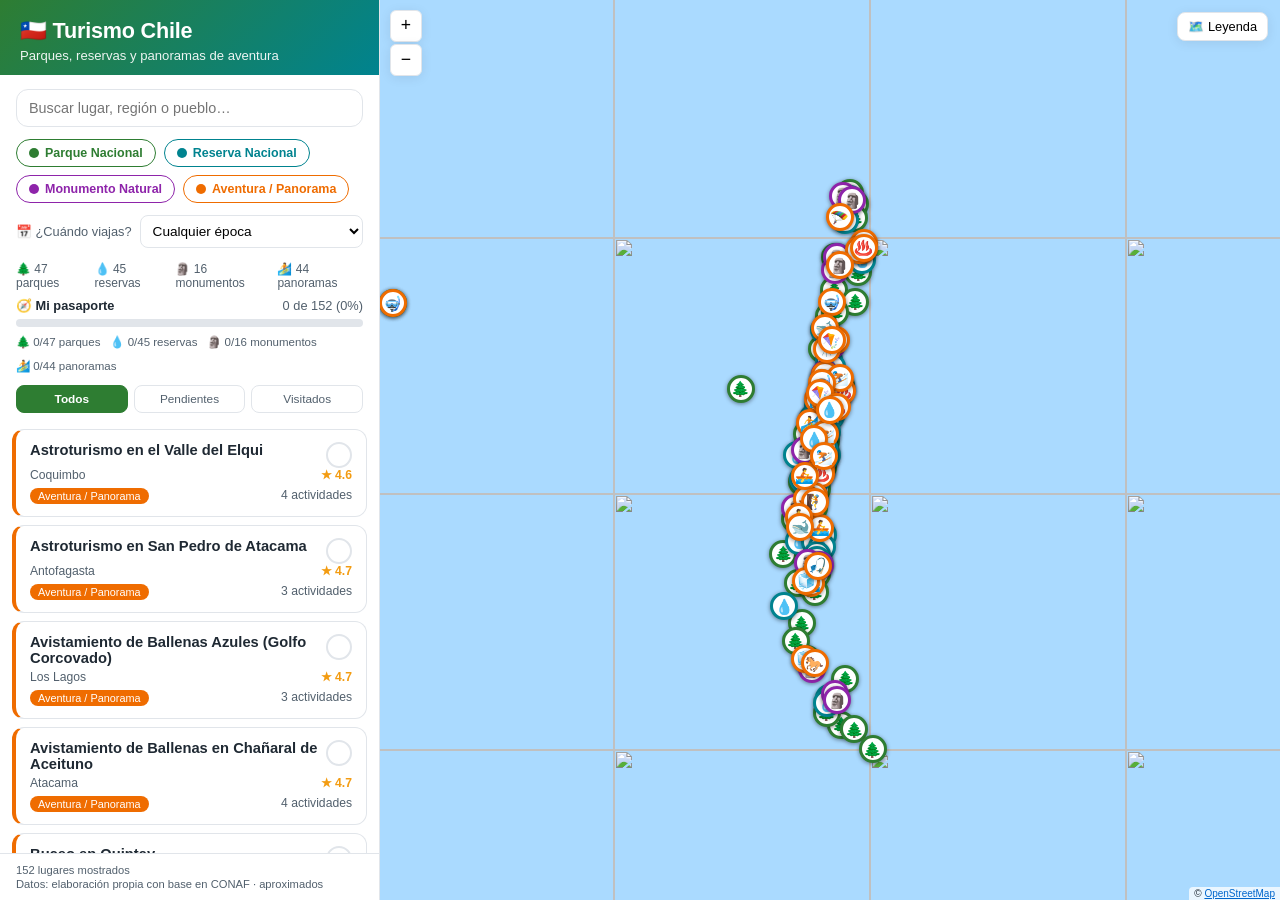
==== commit 50f63806: "Agregar filtro por época (mes) - Interpreta el texto "mejor_epoca" de cada lugar a un conjunto de me" ====
--- a/Turismo_Chile.html
+++ b/Turismo_Chile.html
@@ -90,6 +90,26 @@
 .chip .dot { width: 10px; height: 10px; border-radius: 50%; }
 .chip[aria-pressed="true"] { border-color: currentColor; font-weight: 600; }
 .chip[aria-pressed="false"] { opacity: 0.5; }
+
+.controls__when {
+  display: flex;
+  align-items: center;
+  gap: 8px;
+  margin-top: 12px;
+  font-size: 0.8rem;
+  color: var(--texto-suave);
+}
+.controls__when label { white-space: nowrap; }
+.controls__select {
+  flex: 1;
+  padding: 7px 8px;
+  border: 1px solid var(--borde);
+  border-radius: 8px;
+  font-size: 0.85rem;
+  background: #fff;
+  cursor: pointer;
+}
+.controls__select:focus { outline: none; border-color: var(--verde); }
 
 .stats {
   display: flex;
@@ -610,6 +630,10 @@
           autocomplete="off"
         />
         <div class="controls__filters" id="typeFilters"></div>
+        <div class="controls__when">
+          <label for="monthFilter">📅 ¿Cuándo viajas?</label>
+          <select id="monthFilter" class="controls__select"></select>
+        </div>
       </div>
 
       <div class="stats" id="stats"></div>
@@ -4019,6 +4043,7 @@
     seleccionado: null,
     visitados: new Set(), // ids de lugares marcados como visitados
     filtroEstado: "todos", // todos | pendientes | visitados
+    filtroMes: 0, // 0 = cualquier época; 1-12 = mes
   };
 
   const LS_KEY = "turismo_chile_visitados_v1";
@@ -4045,6 +4070,45 @@
     { icono: "🗿", etiqueta: "Arqueología / petroglifos", match: ["petroglifo", "encanto", "arqueolog", "rupestre", "mano del desierto"] },
     { icono: "💧", etiqueta: "Cascadas / pozones / lagunas", match: ["salto", "cascada", "tazas", "rio claro", "pozones", "natacion", "flotar", "baltinache"] },
   ];
+
+  // ---- Temporalidad: interpreta "mejor_epoca" (texto libre) a un set de meses ----
+  const MESES_NOMBRE = ["", "Enero", "Febrero", "Marzo", "Abril", "Mayo", "Junio",
+    "Julio", "Agosto", "Septiembre", "Octubre", "Noviembre", "Diciembre"];
+  const MESES_MAP = {
+    enero: 1, ene: 1, febrero: 2, feb: 2, marzo: 3, mar: 3, abril: 4, abr: 4,
+    mayo: 5, may: 5, junio: 6, jun: 6, julio: 7, jul: 7, agosto: 8, ago: 8,
+    septiembre: 9, setiembre: 9, sept: 9, sep: 9, octubre: 10, oct: 10,
+    noviembre: 11, nov: 11, diciembre: 12, dic: 12,
+  };
+  const MES_ALT = Object.keys(MESES_MAP).sort((a, b) => b.length - a.length).join("|");
+  const RE_RANGO = new RegExp("(" + MES_ALT + ")\\s*(?:a|-|–|hasta)\\s*(" + MES_ALT + ")", "g");
+  const RE_MES = new RegExp("\\b(" + MES_ALT + ")\\b", "g");
+  const TODOS_LOS_MESES = new Set([1, 2, 3, 4, 5, 6, 7, 8, 9, 10, 11, 12]);
+
+  function agregarRango(set, a, b) {
+    var i = a;
+    while (true) { set.add(i); if (i === b) break; i = (i % 12) + 1; }
+  }
+  function mesesDe(l) {
+    if (l._meses) return l._meses;
+    var txt = normaliza((l.evaluacion && l.evaluacion.mejor_epoca) || "").replace(/\([^)]*\)/g, " ");
+    var out;
+    if (!txt.trim() || txt.indexOf("todo el ano") >= 0) {
+      out = TODOS_LOS_MESES;
+    } else {
+      out = new Set();
+      var m, found = false;
+      RE_RANGO.lastIndex = 0;
+      while ((m = RE_RANGO.exec(txt))) { found = true; agregarRango(out, MESES_MAP[m[1]], MESES_MAP[m[2]]); }
+      if (!found) {
+        RE_MES.lastIndex = 0;
+        while ((m = RE_MES.exec(txt))) { out.add(MESES_MAP[m[1]]); found = true; }
+      }
+      if (!found) out = TODOS_LOS_MESES;
+    }
+    l._meses = out;
+    return out;
+  }
 
   function iconoDe(l) {
     if (l.icono) return l.icono;
@@ -4122,6 +4186,7 @@
 
     cargarVisitados();
     renderFiltros();
+    renderMonthFilter();
     renderEstadoFilter();
     renderLegend();
     renderMarkers();
@@ -4228,6 +4293,22 @@
     });
   }
 
+  /* ---------- Filtro por época (mes) ---------- */
+  function renderMonthFilter() {
+    const sel = document.getElementById("monthFilter");
+    if (!sel) return;
+    let html = '<option value="0">Cualquier época</option>';
+    for (let mzz = 1; mzz <= 12; mzz++) {
+      html += '<option value="' + mzz + '">' + MESES_NOMBRE[mzz] + "</option>";
+    }
+    sel.innerHTML = html;
+    sel.value = String(state.filtroMes);
+    sel.addEventListener("change", () => {
+      state.filtroMes = parseInt(sel.value, 10) || 0;
+      refrescarTodo();
+    });
+  }
+
   /* ---------- Filtro por estado (pasaporte) ---------- */
   function renderEstadoFilter() {
     const cont = document.getElementById("estadoFilter");
@@ -4259,6 +4340,7 @@
       if (!state.tiposActivos.has(l.tipo)) return false;
       if (state.filtroEstado === "visitados" && !esVisitado(l.id)) return false;
       if (state.filtroEstado === "pendientes" && esVisitado(l.id)) return false;
+      if (state.filtroMes && !mesesDe(l).has(state.filtroMes)) return false;
       if (!t) return true;
       const pueblos = (l.pueblos_cercanos || []).map((p) => p.nombre).join(" ");
       const heno = normaliza([l.nombre, l.region, l.descripcion, pueblos].join(" "));
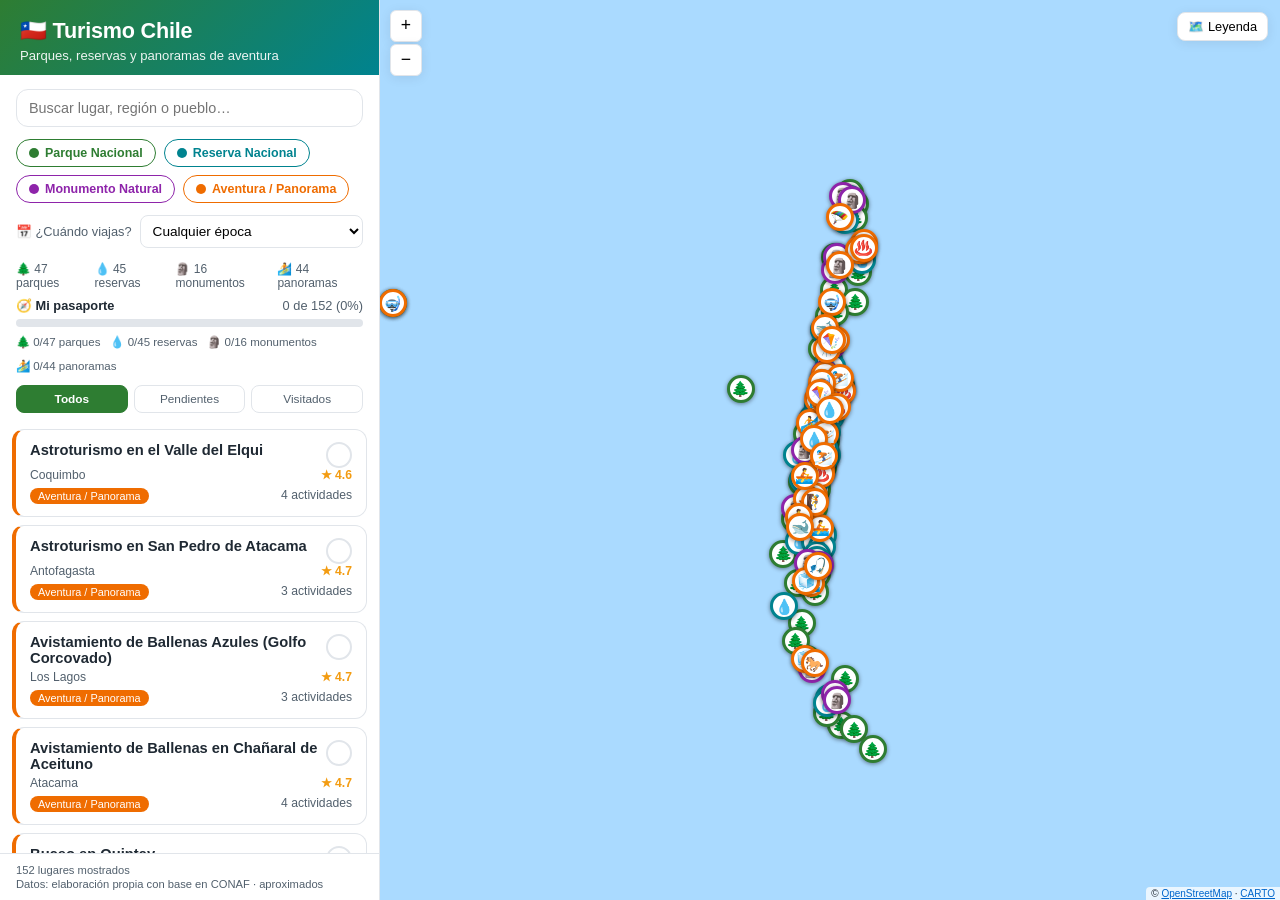
==== commit 52fa2ab2: "Cambiar tiles a CARTO (evita 403 de OSM) y agregar temporada a la leyenda - El mapa usaba tile.opens" ====
--- a/Turismo_Chile.html
+++ b/Turismo_Chile.html
@@ -432,6 +432,7 @@
   grid-template-columns: 1fr 1fr;
   gap: 3px 8px;
 }
+.legend__grid--tipos { grid-template-columns: 1fr; }
 .legend__item { display: flex; align-items: center; gap: 5px; }
 .legend__dot {
   width: 10px;
@@ -525,6 +526,53 @@
   display: flex;
   align-items: center;
   gap: 8px;
+}
+
+/* Temporada: barra de 12 meses */
+.meses {
+  display: flex;
+  gap: 3px;
+}
+.mes {
+  flex: 1;
+  text-align: center;
+  font-size: 0.66rem;
+  font-weight: 600;
+  padding: 6px 0;
+  border-radius: 5px;
+  background: var(--bg);
+  color: #b0b8c1;
+}
+.mes.on {
+  background: linear-gradient(135deg, var(--verde), var(--teal));
+  color: #fff;
+}
+.mes.avail {
+  background: #cdeccf;
+  color: #3a6b3f;
+}
+.meses-leyenda {
+  display: flex;
+  align-items: center;
+  gap: 4px;
+  flex-wrap: wrap;
+  font-size: 0.68rem;
+  color: var(--texto-suave);
+  margin-top: 6px;
+}
+.mes-sw {
+  display: inline-block;
+  width: 12px;
+  height: 12px;
+  border-radius: 3px;
+  vertical-align: middle;
+}
+.mes-sw.on { background: linear-gradient(135deg, var(--verde), var(--teal)); }
+.mes-sw.avail { background: #cdeccf; }
+.meses-nota {
+  font-size: 0.76rem;
+  color: var(--texto-suave);
+  margin-top: 6px;
 }
 
 /* Senderos */
@@ -722,7 +770,7 @@
 
     var attr = document.createElement("div");
     attr.className = "minimap-attr";
-    attr.innerHTML = '© <a href="https://www.openstreetmap.org/copyright" target="_blank" rel="noopener">OpenStreetMap</a>';
+    attr.innerHTML = '© <a href="https://www.openstreetmap.org/copyright" target="_blank" rel="noopener">OpenStreetMap</a> · <a href="https://carto.com/attributions" target="_blank" rel="noopener">CARTO</a>';
 
     var zc = document.createElement("div");
     zc.className = "minimap-zoom";
@@ -892,11 +940,15 @@
         var wtx = ((tx % ws) + ws) % ws;
         var img = document.createElement("img");
         img.className = "minimap-tile";
-        img.src = "https://tile.openstreetmap.org/" + this.zoom + "/" + wtx + "/" + ty + ".png";
+        // CARTO Voyager: basemap CDN pensado para este uso (evita bloqueos 403
+        // que a veces aplica el servidor de OpenStreetMap desde archivos locales).
+        img.src = "https://basemaps.cartocdn.com/rastertiles/voyager/" + this.zoom + "/" + wtx + "/" + ty + ".png";
         img.style.left = (tx * TILE - o.x) + "px";
         img.style.top = (ty * TILE - o.y) + "px";
         img.draggable = false;
         img.alt = "";
+        // Si un tile falla (sin conexión o bloqueado), se oculta y queda gris.
+        img.onerror = function () { this.style.visibility = "hidden"; };
         this.tiles.appendChild(img);
       }
     }
@@ -944,10 +996,10 @@
     "actualizado": "2026-07-06",
     "fuente_datos": "Elaboración propia a partir de información pública de CONAF y guías de viaje. Coordenadas y datos aproximados; verificar antes de viajar.",
     "tipos": {
-      "parque_nacional": { "etiqueta": "Parque Nacional", "color": "#2e7d32", "icono": "🌲", "plural": "parques" },
-      "reserva_nacional": { "etiqueta": "Reserva Nacional", "color": "#00838f", "icono": "💧", "plural": "reservas" },
-      "monumento_natural": { "etiqueta": "Monumento Natural", "color": "#8e24aa", "icono": "🗿", "plural": "monumentos" },
-      "actividad": { "etiqueta": "Aventura / Panorama", "color": "#ef6c00", "icono": "🏄", "plural": "panoramas" }
+      "parque_nacional": { "etiqueta": "Parque Nacional", "color": "#2e7d32", "colorNombre": "Verde", "icono": "🌲", "plural": "parques" },
+      "reserva_nacional": { "etiqueta": "Reserva Nacional", "color": "#00838f", "colorNombre": "Celeste", "icono": "💧", "plural": "reservas" },
+      "monumento_natural": { "etiqueta": "Monumento Natural", "color": "#8e24aa", "colorNombre": "Morado", "icono": "🗿", "plural": "monumentos" },
+      "actividad": { "etiqueta": "Aventura / Panorama", "color": "#ef6c00", "colorNombre": "Naranja", "icono": "🏄", "plural": "panoramas" }
     }
   },
   "lugares": [
@@ -4085,28 +4137,56 @@
   const RE_MES = new RegExp("\\b(" + MES_ALT + ")\\b", "g");
   const TODOS_LOS_MESES = new Set([1, 2, 3, 4, 5, 6, 7, 8, 9, 10, 11, 12]);
 
+  const RE_ESTACIONAL = /(ski|nieve|snowboard|ballena|florido|floreci|vendimia)/;
+
   function agregarRango(set, a, b) {
     var i = a;
     while (true) { set.add(i); if (i === b) break; i = (i % 12) + 1; }
   }
-  function mesesDe(l) {
-    if (l._meses) return l._meses;
-    var txt = normaliza((l.evaluacion && l.evaluacion.mejor_epoca) || "").replace(/\([^)]*\)/g, " ");
-    var out;
-    if (!txt.trim() || txt.indexOf("todo el ano") >= 0) {
-      out = TODOS_LOS_MESES;
-    } else {
-      out = new Set();
-      var m, found = false;
-      RE_RANGO.lastIndex = 0;
-      while ((m = RE_RANGO.exec(txt))) { found = true; agregarRango(out, MESES_MAP[m[1]], MESES_MAP[m[2]]); }
-      if (!found) {
-        RE_MES.lastIndex = 0;
-        while ((m = RE_MES.exec(txt))) { out.add(MESES_MAP[m[1]]); found = true; }
-      }
-      if (!found) out = TODOS_LOS_MESES;
+  function parseMeses(texto) {
+    var txt = normaliza(texto || "").replace(/\([^)]*\)/g, " ");
+    if (!txt.trim() || txt.indexOf("todo el ano") >= 0) return new Set(TODOS_LOS_MESES);
+    var out = new Set(), m, found = false;
+    RE_RANGO.lastIndex = 0;
+    while ((m = RE_RANGO.exec(txt))) { found = true; agregarRango(out, MESES_MAP[m[1]], MESES_MAP[m[2]]); }
+    if (!found) {
+      RE_MES.lastIndex = 0;
+      while ((m = RE_MES.exec(txt))) { out.add(MESES_MAP[m[1]]); found = true; }
     }
-    l._meses = out;
+    if (!found) return new Set(TODOS_LOS_MESES);
+    return out;
+  }
+  // Meses de MEJOR época (lo ideal)
+  function mesesMejor(l) {
+    if (!l._mBest) l._mBest = parseMeses(l.evaluacion && l.evaluacion.mejor_epoca);
+    return l._mBest;
+  }
+  function esEstacional(l) {
+    var s = normaliza(
+      (l.nombre || "") + " " + (l.actividades || []).join(" ") +
+      " " + ((l.evaluacion && l.evaluacion.mejor_epoca) || "")
+    );
+    return RE_ESTACIONAL.test(s);
+  }
+  // Meses de DISPONIBILIDAD (cuándo se puede). Respeta un campo explícito
+  // "disponibilidad"; si no, estima la ventana = mejor época ± 1 mes de
+  // temporada media, salvo actividades estrictamente estacionales (ski,
+  // ballenas, desierto florido, vendimia) donde disponibilidad = mejor época.
+  function mesesDisp(l) {
+    if (l._mDisp) return l._mDisp;
+    if (l.evaluacion && l.evaluacion.disponibilidad) {
+      l._mDisp = parseMeses(l.evaluacion.disponibilidad);
+      return l._mDisp;
+    }
+    var best = mesesMejor(l);
+    if (best.size === 12 || esEstacional(l)) { l._mDisp = best; return best; }
+    var out = new Set();
+    best.forEach(function (m) {
+      out.add(m);
+      out.add(m === 1 ? 12 : m - 1);
+      out.add(m === 12 ? 1 : m + 1);
+    });
+    l._mDisp = out;
     return out;
   }
 
@@ -4202,18 +4282,25 @@
       state.lugares.some((l) => l.tipo === k)
     );
     let html = '<div class="legend__title">Leyenda</div>';
-    html += '<div class="legend__sub">Color del borde = tipo</div><div class="legend__grid">';
+    html += '<div class="legend__sub">Color del borde del marcador = tipo</div><div class="legend__grid legend__grid--tipos">';
     tipos.forEach(([k, info]) => {
       html +=
         '<div class="legend__item"><span class="legend__dot" style="background:' +
         info.color +
-        '"></span><span class="legend__ico">' +
+        '"></span>' +
+        (info.colorNombre ? "<b>" + escapeHtml(info.colorNombre) + "</b> · " : "") +
         (info.icono || "") +
-        "</span>" +
+        " " +
         escapeHtml(info.etiqueta) +
         "</div>";
     });
     html += "</div>";
+    // Colores de la barra de temporada (en la ficha de cada lugar)
+    html += '<div class="legend__sub">Temporada (barra de meses)</div><div class="legend__grid">';
+    html += '<div class="legend__item"><span class="mes-sw on"></span> Mejor época</div>';
+    html += '<div class="legend__item"><span class="mes-sw avail"></span> También se puede</div>';
+    html += "</div>";
+
     // solo mostrar íconos de aventura si hay actividades cargadas
     if (state.lugares.some((l) => l.tipo === "actividad")) {
       html += '<div class="legend__sub">Íconos de aventura</div><div class="legend__grid">';
@@ -4340,7 +4427,7 @@
       if (!state.tiposActivos.has(l.tipo)) return false;
       if (state.filtroEstado === "visitados" && !esVisitado(l.id)) return false;
       if (state.filtroEstado === "pendientes" && esVisitado(l.id)) return false;
-      if (state.filtroMes && !mesesDe(l).has(state.filtroMes)) return false;
+      if (state.filtroMes && !mesesDisp(l).has(state.filtroMes)) return false;
       if (!t) return true;
       const pueblos = (l.pueblos_cercanos || []).map((p) => p.nombre).join(" ");
       const heno = normaliza([l.nombre, l.region, l.descripcion, pueblos].join(" "));
@@ -4604,6 +4691,22 @@
       .map((a) => '<span class="tag">' + escapeHtml(a) + "</span>")
       .join(" ");
 
+    // Temporada: barra de 12 meses. Verde fuerte = mejor época; verde claro = también se puede.
+    const mBest = mesesMejor(l);
+    const mDisp = mesesDisp(l);
+    const hayDisp = mDisp.size > mBest.size;
+    const INIC = ["", "E", "F", "M", "A", "M", "J", "J", "A", "S", "O", "N", "D"];
+    let mesesHtml = "";
+    for (let mm = 1; mm <= 12; mm++) {
+      const cls = mBest.has(mm) ? " on" : mDisp.has(mm) ? " avail" : "";
+      mesesHtml +=
+        '<div class="mes' + cls + '" title="' + MESES_NOMBRE[mm] + '">' + INIC[mm] + "</div>";
+    }
+    const mesesLeyenda =
+      '<div class="meses-leyenda"><span class="mes-sw on"></span> mejor época' +
+      (hayDisp ? ' &nbsp; <span class="mes-sw avail"></span> también se puede' : "") +
+      "</div>";
+
     document.getElementById("detailContent").innerHTML =
       '<div class="detail__hero" style="background:linear-gradient(135deg,' +
       color +
@@ -4635,6 +4738,13 @@
         )
         .join("") +
       "</div>" +
+      '<div class="section-title">📅 ¿Cuándo se puede?</div>' +
+      '<div class="meses">' + mesesHtml + "</div>" +
+      mesesLeyenda +
+      (ev.mejor_epoca
+        ? '<div class="meses-nota">Mejor época: ' + escapeHtml(ev.mejor_epoca) +
+          (hayDisp ? " · disponibilidad estimada (temporada media incluida)" : "") + "</div>"
+        : "") +
       (actividades
         ? '<div class="section-title">🎒 Actividades</div><div class="trail__meta">' +
           actividades +
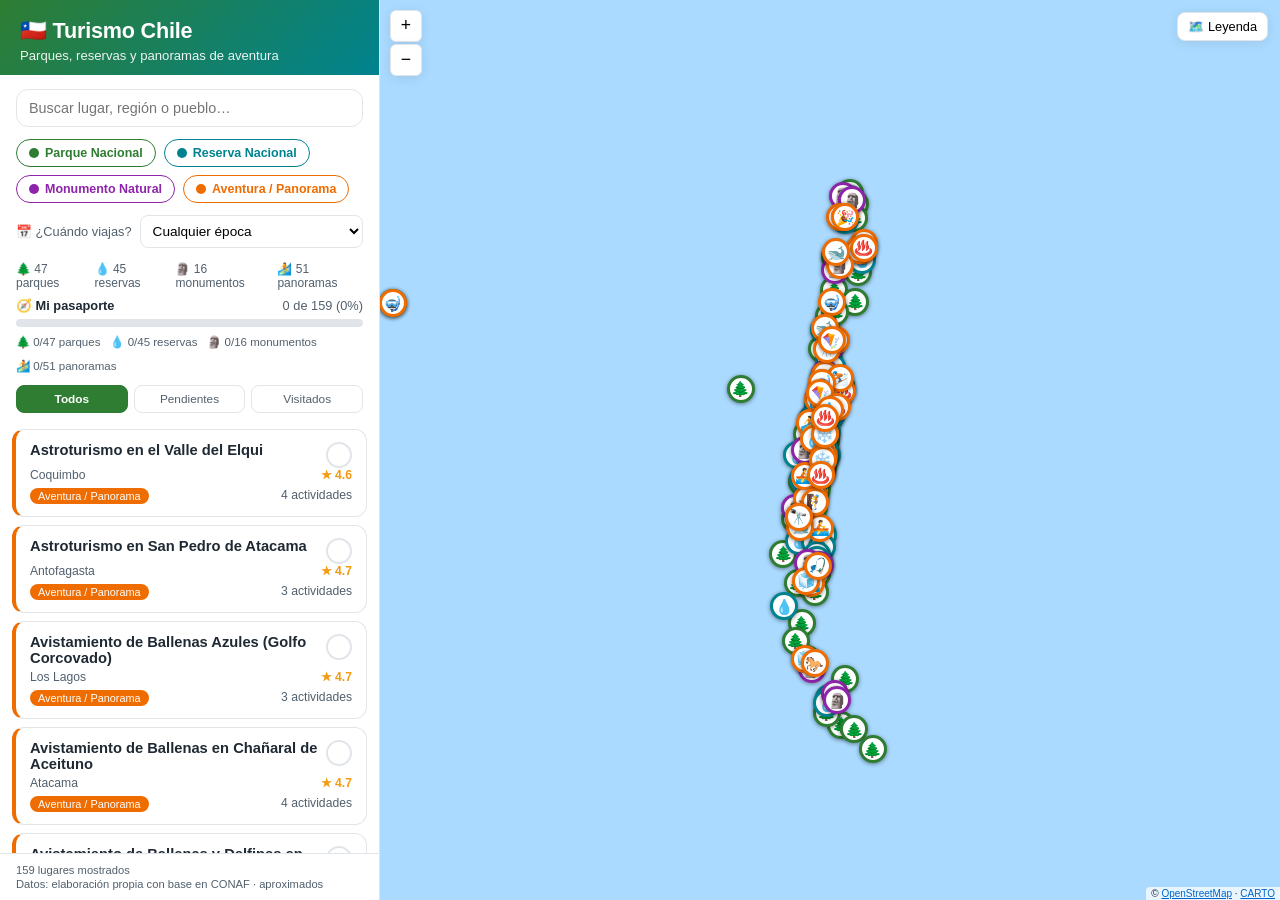
==== commit 45ffa82b: "Agregar 7 panoramas de invierno (sin ski) + íconos ❄️ y 🎉 Investigados y agregados para enriquecer j" ====
--- a/Turismo_Chile.html
+++ b/Turismo_Chile.html
@@ -4075,6 +4075,123 @@
         { "nombre": "Hanga Roa", "distancia_km": 2, "tiempo_estimado": "5 min", "tours_disponibles": true, "tours_estimados": 6, "descripcion": "Único poblado de la isla; centros de buceo." }
       ],
       "entrada_pagada": true
+    },
+    {
+      "id": "raquetas-conguillio",
+      "nombre": "Raquetas de Nieve en Conguillío",
+      "tipo": "actividad",
+      "region": "Araucanía",
+      "coordenadas": [-38.6833, -71.6167],
+      "altitud_m": "1200-1800",
+      "descripcion": "En invierno el Parque Conguillío se cubre de nieve y se recorre con raquetas entre araucarias milenarias, con el volcán Llaima de fondo. Trekking sobre nieve, sin necesidad de esquiar.",
+      "evaluacion": { "puntaje": 4.6, "fuente": "Reseñas de visitantes", "mejor_epoca": "Junio a Septiembre", "dificultad_acceso": "Media" },
+      "senderos": [],
+      "actividades": ["Raquetas de nieve", "Trekking invernal", "Araucarias nevadas", "Fotografía"],
+      "pueblos_cercanos": [
+        { "nombre": "Melipeuco", "distancia_km": 30, "tiempo_estimado": "50 min en auto", "tours_disponibles": true, "tours_estimados": 4, "descripcion": "Base sur del parque; arriendo de raquetas y guías." },
+        { "nombre": "Curacautín", "distancia_km": 40, "tiempo_estimado": "1 h en auto", "tours_disponibles": true, "tours_estimados": 4, "descripcion": "Base norte, con termas cercanas." }
+      ],
+      "entrada_pagada": true
+    },
+    {
+      "id": "raquetas-nevados-chillan",
+      "nombre": "Raquetas de Nieve en Valle Las Trancas",
+      "tipo": "actividad",
+      "region": "Ñuble",
+      "coordenadas": [-36.9067, -71.4667],
+      "altitud_m": "1200-1800",
+      "descripcion": "Caminatas con raquetas de nieve por los bosques nevados de la Reserva Ñuble y el Valle Las Trancas, cerca de los Nevados de Chillán. Naturaleza invernal y termas para cerrar el día.",
+      "evaluacion": { "puntaje": 4.5, "fuente": "Reseñas de visitantes", "mejor_epoca": "Junio a Septiembre", "dificultad_acceso": "Media" },
+      "senderos": [],
+      "actividades": ["Raquetas de nieve", "Trekking invernal", "Termas", "Bosque nevado"],
+      "pueblos_cercanos": [
+        { "nombre": "Valle Las Trancas", "distancia_km": 5, "tiempo_estimado": "10 min en auto", "tours_disponibles": true, "tours_estimados": 6, "descripcion": "Villa turística con guías y arriendo de equipo." },
+        { "nombre": "Chillán", "distancia_km": 75, "tiempo_estimado": "1 h 30 min en auto", "tours_disponibles": true, "tours_estimados": 4, "descripcion": "Ciudad base de la región de Ñuble." }
+      ],
+      "entrada_pagada": true
+    },
+    {
+      "id": "ballenas-mejillones",
+      "nombre": "Avistamiento de Ballenas y Delfines en Mejillones",
+      "tipo": "actividad",
+      "region": "Antofagasta",
+      "coordenadas": [-23.1, -70.45],
+      "altitud_m": "0",
+      "descripcion": "En invierno, ballenas y delfines se acercan a la costa de la península de Mejillones, al norte de Antofagasta. Navegaciones para avistar cetáceos, lobos marinos y aves guaneras.",
+      "evaluacion": { "puntaje": 4.4, "fuente": "Reseñas de visitantes", "mejor_epoca": "Junio a Octubre", "dificultad_acceso": "Media (navegación)" },
+      "senderos": [],
+      "actividades": ["Avistamiento de ballenas", "Delfines", "Navegación", "Aves marinas"],
+      "pueblos_cercanos": [
+        { "nombre": "Mejillones", "distancia_km": 3, "tiempo_estimado": "10 min", "tours_disponibles": true, "tours_estimados": 4, "descripcion": "Puerto de salida de las navegaciones." },
+        { "nombre": "Antofagasta", "distancia_km": 60, "tiempo_estimado": "1 h en auto", "tours_disponibles": true, "tours_estimados": 3, "descripcion": "Ciudad base de la región." }
+      ],
+      "entrada_pagada": true
+    },
+    {
+      "id": "termas-panimavida",
+      "nombre": "Termas de Panimávida y Quinamávida",
+      "tipo": "actividad",
+      "region": "Maule",
+      "coordenadas": [-35.75, -71.4167],
+      "altitud_m": "200",
+      "descripcion": "Termas históricas del valle del Maule, con más de 200 años de tradición y aguas terapéuticas. Un panorama relajante y tradicional, ideal para el invierno, cerca de Linares.",
+      "evaluacion": { "puntaje": 4.2, "fuente": "Reseñas de visitantes", "mejor_epoca": "Todo el año", "dificultad_acceso": "Baja" },
+      "senderos": [],
+      "actividades": ["Termas", "Spa", "Relajo"],
+      "pueblos_cercanos": [
+        { "nombre": "Linares", "distancia_km": 25, "tiempo_estimado": "30 min en auto", "tours_disponibles": true, "tours_estimados": 3, "descripcion": "Ciudad base del valle del Maule." }
+      ],
+      "entrada_pagada": true
+    },
+    {
+      "id": "termas-liquine",
+      "nombre": "Termas de Liquiñe",
+      "tipo": "actividad",
+      "region": "Los Ríos",
+      "coordenadas": [-39.7333, -71.8167],
+      "altitud_m": "300",
+      "descripcion": "Pueblo termal rodeado de bosque nativo en la cordillera de Los Ríos, con decenas de pozones y centros termales. Vapor entre la selva fría; perfecto para los días de invierno.",
+      "evaluacion": { "puntaje": 4.4, "fuente": "Reseñas de visitantes", "mejor_epoca": "Todo el año", "dificultad_acceso": "Media" },
+      "senderos": [],
+      "actividades": ["Termas", "Bosque nativo", "Relajo", "Artesanía en madera"],
+      "pueblos_cercanos": [
+        { "nombre": "Coñaripe", "distancia_km": 35, "tiempo_estimado": "50 min en auto", "tours_disponibles": true, "tours_estimados": 3, "descripcion": "Pueblo termal vecino." },
+        { "nombre": "Panguipulli", "distancia_km": 55, "tiempo_estimado": "1 h en auto", "tours_disponibles": true, "tours_estimados": 3, "descripcion": "Base de la ruta de los Siete Lagos." }
+      ],
+      "entrada_pagada": true
+    },
+    {
+      "id": "fiesta-la-tirana",
+      "nombre": "Fiesta de La Tirana",
+      "tipo": "actividad",
+      "region": "Tarapacá",
+      "coordenadas": [-20.2617, -69.6633],
+      "altitud_m": "1000",
+      "descripcion": "La fiesta religiosa más grande de Chile, en honor a la Virgen del Carmen. Del 12 al 18 de julio, La Tirana se llena de diabladas, bailes, música y devoción en pleno desierto. Su punto máximo es el 16 de julio.",
+      "evaluacion": { "puntaje": 4.6, "fuente": "Reseñas de visitantes", "mejor_epoca": "16 de julio (fiesta)", "disponibilidad": "Julio", "dificultad_acceso": "Baja" },
+      "senderos": [],
+      "actividades": ["Fiesta religiosa", "Diabladas", "Cultura", "Música y baile"],
+      "pueblos_cercanos": [
+        { "nombre": "Pozo Almonte", "distancia_km": 12, "tiempo_estimado": "15 min en auto", "tours_disponibles": true, "tours_estimados": 3, "descripcion": "Pueblo más cercano a La Tirana." },
+        { "nombre": "Iquique", "distancia_km": 70, "tiempo_estimado": "1 h en auto", "tours_disponibles": true, "tours_estimados": 5, "descripcion": "Ciudad base; transporte durante la fiesta." }
+      ],
+      "entrada_pagada": false
+    },
+    {
+      "id": "invierno-chilote",
+      "nombre": "Invierno Chilote: Curanto y Palafitos",
+      "tipo": "actividad",
+      "region": "Los Lagos",
+      "coordenadas": [-42.48, -73.765],
+      "altitud_m": "0-30",
+      "descripcion": "Chiloé en invierno tiene su magia: el curanto humeante, los palafitos de Castro, iglesias patrimoniales, mercados y mitología en días de lluvia y neblina. Turismo cultural y gastronómico bajo techo.",
+      "evaluacion": { "puntaje": 4.4, "fuente": "Reseñas de visitantes", "mejor_epoca": "Todo el año", "dificultad_acceso": "Baja" },
+      "senderos": [],
+      "actividades": ["Curanto (gastronomía)", "Palafitos", "Iglesias patrimoniales", "Cultura chilota"],
+      "pueblos_cercanos": [
+        { "nombre": "Castro", "distancia_km": 1, "tiempo_estimado": "5 min", "tours_disponibles": true, "tours_estimados": 8, "descripcion": "Capital de Chiloé; palafitos, feria y gastronomía." }
+      ],
+      "entrada_pagada": false
     }
   ]
 }
@@ -4111,12 +4228,14 @@
     { icono: "🚣", etiqueta: "Rafting / kayak", match: ["rafting", "kayak", "canyoning", "hidrospeed", "remar"] },
     { icono: "🏄", etiqueta: "Surf", match: ["surf"] },
     { icono: "🪂", etiqueta: "Parapente", match: ["parapente"] },
-    { icono: "⛷️", etiqueta: "Ski / nieve", match: ["ski", "nieve", "snowboard"] },
+    { icono: "❄️", etiqueta: "Raquetas de nieve", match: ["raqueta", "snowshoe", "trineo"] },
+    { icono: "⛷️", etiqueta: "Ski", match: ["ski", "nieve", "snowboard"] },
     { icono: "♨️", etiqueta: "Termas", match: ["termas"] },
     { icono: "🔭", etiqueta: "Astroturismo", match: ["astro", "estrellas", "observatorio"] },
     { icono: "🏜️", etiqueta: "Sandboard / dunas", match: ["sandboard", "duna"] },
     { icono: "🧗", etiqueta: "Escalada", match: ["escalada", "cochamo"] },
     { icono: "🐎", etiqueta: "Cabalgatas", match: ["cabalgata", "estancia"] },
+    { icono: "🎉", etiqueta: "Fiestas / cultura", match: ["fiesta", "tirana", "curanto", "palafito", "chilote"] },
     { icono: "🎣", etiqueta: "Pesca", match: ["pesca"] },
     { icono: "🍷", etiqueta: "Ruta del vino", match: ["vino", "vina"] },
     { icono: "🗿", etiqueta: "Arqueología / petroglifos", match: ["petroglifo", "encanto", "arqueolog", "rupestre", "mano del desierto"] },
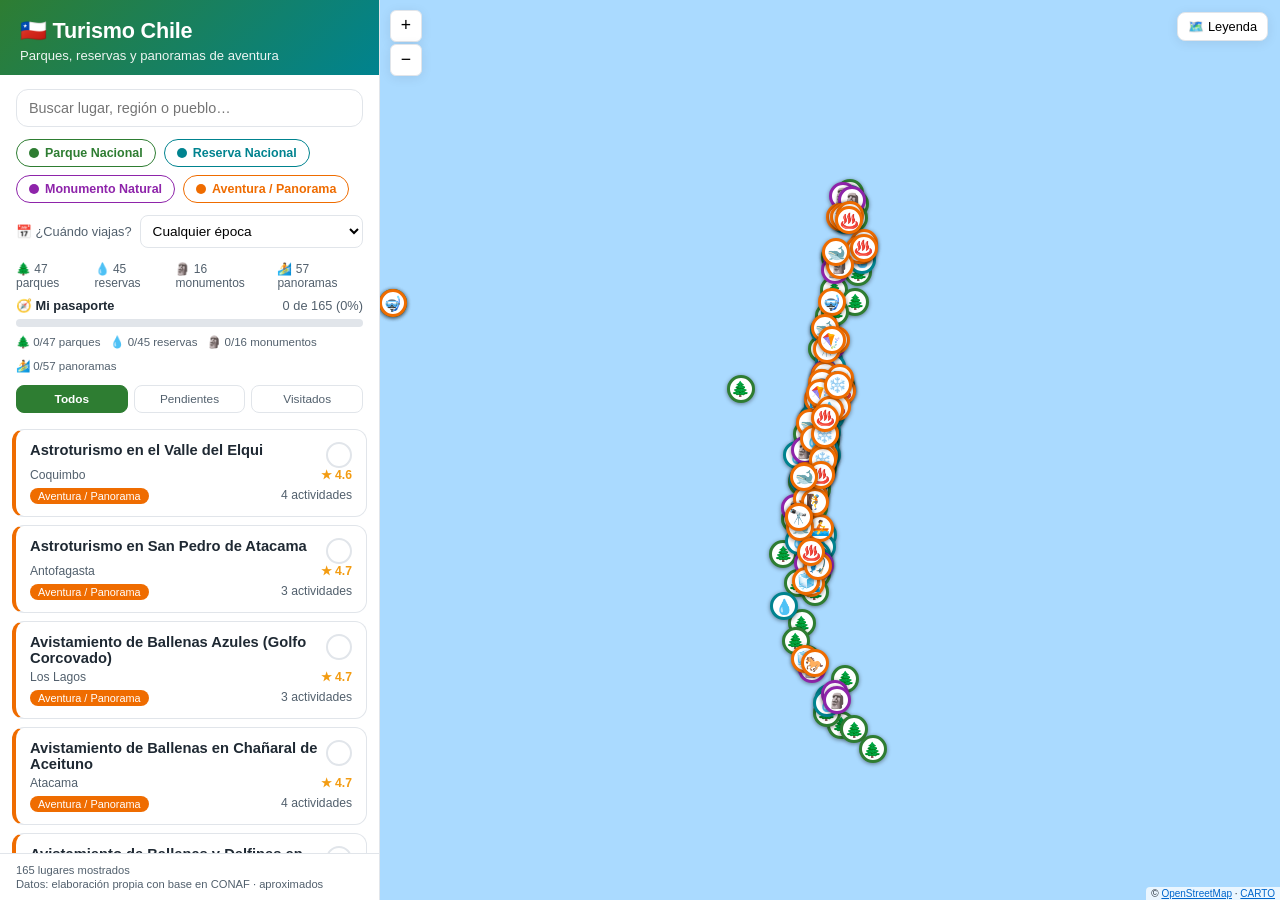
==== commit 28e4784a: "Más panoramas de invierno: patrimonio, termas del norte y fauna Agrega Humberstone y Santa Laura (UN" ====
--- a/Turismo_Chile.html
+++ b/Turismo_Chile.html
@@ -4192,6 +4192,106 @@
         { "nombre": "Castro", "distancia_km": 1, "tiempo_estimado": "5 min", "tours_disponibles": true, "tours_estimados": 8, "descripcion": "Capital de Chiloé; palafitos, feria y gastronomía." }
       ],
       "entrada_pagada": false
+    },
+    {
+      "id": "humberstone",
+      "nombre": "Humberstone y Santa Laura",
+      "tipo": "actividad",
+      "region": "Tarapacá",
+      "coordenadas": [-20.2058, -69.7947],
+      "altitud_m": "1000",
+      "descripcion": "Salitreras abandonadas de fines del siglo XIX, Patrimonio de la Humanidad de la UNESCO, a 45 km de Iquique. Un pueblo fantasma del salitre con casas, teatro y maquinaria congelados en el tiempo.",
+      "evaluacion": { "puntaje": 4.5, "fuente": "Reseñas de visitantes", "mejor_epoca": "Todo el año", "dificultad_acceso": "Baja" },
+      "senderos": [],
+      "actividades": ["Patrimonio salitrera", "Historia", "Fotografía", "Pueblo fantasma"],
+      "pueblos_cercanos": [
+        { "nombre": "Pozo Almonte", "distancia_km": 5, "tiempo_estimado": "10 min en auto", "tours_disponibles": true, "tours_estimados": 3, "descripcion": "Pueblo más cercano sobre la Ruta 16." },
+        { "nombre": "Iquique", "distancia_km": 45, "tiempo_estimado": "45 min en auto", "tours_disponibles": true, "tours_estimados": 8, "descripcion": "Ciudad base; tours de medio día." }
+      ],
+      "entrada_pagada": true
+    },
+    {
+      "id": "termas-mamina",
+      "nombre": "Termas de Mamiña",
+      "tipo": "actividad",
+      "region": "Tarapacá",
+      "coordenadas": [-20.0833, -69.2167],
+      "altitud_m": "2700",
+      "descripcion": "Pueblo termal precordillerano con aguas de propiedades curativas, a la vista del altiplano. Un oasis de relajo entre cerros, cerca de las salitreras y de Pica.",
+      "evaluacion": { "puntaje": 4.3, "fuente": "Reseñas de visitantes", "mejor_epoca": "Todo el año", "dificultad_acceso": "Media" },
+      "senderos": [],
+      "actividades": ["Termas", "Cultura andina", "Relajo"],
+      "pueblos_cercanos": [
+        { "nombre": "Pozo Almonte", "distancia_km": 70, "tiempo_estimado": "1 h 15 min en auto", "tours_disponibles": true, "tours_estimados": 3, "descripcion": "Cruce hacia la precordillera." },
+        { "nombre": "Iquique", "distancia_km": 125, "tiempo_estimado": "2 h en auto", "tours_disponibles": true, "tours_estimados": 3, "descripcion": "Ciudad base." }
+      ],
+      "entrada_pagada": true
+    },
+    {
+      "id": "pica",
+      "nombre": "Oasis y Termas de Pica",
+      "tipo": "actividad",
+      "region": "Tarapacá",
+      "coordenadas": [-20.4917, -69.33],
+      "altitud_m": "1300",
+      "descripcion": "Oasis fértil en medio de la Pampa del Tamarugal, famoso por sus limones, mangos y el pozón termal de la Cocha Resbaladero. Un refugio verde y cálido para nadar y descansar en pleno desierto.",
+      "evaluacion": { "puntaje": 4.4, "fuente": "Reseñas de visitantes", "mejor_epoca": "Todo el año", "dificultad_acceso": "Baja" },
+      "senderos": [],
+      "actividades": ["Termas / pozón", "Oasis", "Frutas tropicales", "Baño"],
+      "pueblos_cercanos": [
+        { "nombre": "Pozo Almonte", "distancia_km": 45, "tiempo_estimado": "45 min en auto", "tours_disponibles": true, "tours_estimados": 3, "descripcion": "Cruce de acceso al oasis." },
+        { "nombre": "Iquique", "distancia_km": 115, "tiempo_estimado": "1 h 45 min en auto", "tours_disponibles": true, "tours_estimados": 4, "descripcion": "Ciudad base; tours de día completo." }
+      ],
+      "entrada_pagada": true
+    },
+    {
+      "id": "parque-nieve-farellones",
+      "nombre": "Parque de Nieve en Farellones (trineo y tubing)",
+      "tipo": "actividad",
+      "region": "Metropolitana",
+      "coordenadas": [-33.35, -70.3],
+      "altitud_m": "2400",
+      "descripcion": "Panorama familiar en la nieve sin necesidad de esquiar: trineos, cámaras (tubing), muñecos de nieve y andarivel para niños, a poco más de una hora de Santiago.",
+      "evaluacion": { "puntaje": 4.3, "fuente": "Reseñas de visitantes", "mejor_epoca": "Junio a Septiembre", "dificultad_acceso": "Media (camino de curvas)" },
+      "senderos": [],
+      "actividades": ["Trineo", "Tubing", "Juegos en la nieve", "Familiar"],
+      "pueblos_cercanos": [
+        { "nombre": "Farellones", "distancia_km": 1, "tiempo_estimado": "5 min", "tours_disponibles": true, "tours_estimados": 6, "descripcion": "Villa de montaña con el parque de nieve." },
+        { "nombre": "Santiago", "distancia_km": 50, "tiempo_estimado": "1 h 20 min en auto", "tours_disponibles": true, "tours_estimados": 10, "descripcion": "Excursión de día en temporada de nieve." }
+      ],
+      "entrada_pagada": true
+    },
+    {
+      "id": "lobos-marinos-valdivia",
+      "nombre": "Lobos Marinos en la Feria Fluvial de Valdivia",
+      "tipo": "actividad",
+      "region": "Los Ríos",
+      "coordenadas": [-39.814, -73.245],
+      "altitud_m": "0",
+      "descripcion": "En pleno centro de Valdivia, decenas de lobos marinos se instalan junto a la Feria Fluvial esperando los descartes de los pescadores. Un espectáculo de fauna urbana, disponible todo el año.",
+      "evaluacion": { "puntaje": 4.5, "fuente": "Reseñas de visitantes", "mejor_epoca": "Todo el año", "dificultad_acceso": "Baja" },
+      "senderos": [],
+      "actividades": ["Lobos marinos", "Feria fluvial", "Fotografía", "Navegación por el río"],
+      "pueblos_cercanos": [
+        { "nombre": "Valdivia", "distancia_km": 0, "tiempo_estimado": "En la ciudad", "tours_disponibles": true, "tours_estimados": 8, "descripcion": "La feria está en el centro, junto al río Calle-Calle." }
+      ],
+      "entrada_pagada": false
+    },
+    {
+      "id": "termas-puyuhuapi",
+      "nombre": "Termas de Puyuhuapi",
+      "tipo": "actividad",
+      "region": "Aysén",
+      "coordenadas": [-44.74, -72.63],
+      "altitud_m": "0",
+      "descripcion": "Termas a orillas de un fiordo en la Patagonia, rodeadas de selva fría, accesibles solo por bote. Uno de los spa termales más exclusivos de Chile, mágico bajo la lluvia y la neblina invernal.",
+      "evaluacion": { "puntaje": 4.7, "fuente": "Reseñas de visitantes", "mejor_epoca": "Todo el año", "dificultad_acceso": "Alta (bote + Carretera Austral)" },
+      "senderos": [],
+      "actividades": ["Termas", "Spa", "Fiordo", "Bosque siempreverde"],
+      "pueblos_cercanos": [
+        { "nombre": "Puyuhuapi", "distancia_km": 14, "tiempo_estimado": "20 min + bote", "tours_disponibles": true, "tours_estimados": 3, "descripcion": "Pueblo de la Carretera Austral; embarque hacia las termas." }
+      ],
+      "entrada_pagada": true
     }
   ]
 }
@@ -4222,7 +4322,7 @@
   const ICONOS_ACTIVIDAD = [
     { icono: "💨", etiqueta: "Géiseres", match: ["geiser", "tatio"] },
     { icono: "🪁", etiqueta: "Kite / windsurf", match: ["kitesurf", "windsurf", "kite"] },
-    { icono: "🐋", etiqueta: "Ballenas / fauna marina", match: ["ballena"] },
+    { icono: "🐋", etiqueta: "Ballenas / fauna marina", match: ["ballena", "lobos marinos"] },
     { icono: "🤿", etiqueta: "Buceo / snorkel", match: ["buceo", "snorkel"] },
     { icono: "🧊", etiqueta: "Glaciar / hielo", match: ["glaciar", "tempano", "hielo", "exploradores"] },
     { icono: "🚣", etiqueta: "Rafting / kayak", match: ["rafting", "kayak", "canyoning", "hidrospeed", "remar"] },
@@ -4236,6 +4336,7 @@
     { icono: "🧗", etiqueta: "Escalada", match: ["escalada", "cochamo"] },
     { icono: "🐎", etiqueta: "Cabalgatas", match: ["cabalgata", "estancia"] },
     { icono: "🎉", etiqueta: "Fiestas / cultura", match: ["fiesta", "tirana", "curanto", "palafito", "chilote"] },
+    { icono: "🏛️", etiqueta: "Patrimonio / historia", match: ["salitrera", "humberstone", "patrimon", "mina", "historic"] },
     { icono: "🎣", etiqueta: "Pesca", match: ["pesca"] },
     { icono: "🍷", etiqueta: "Ruta del vino", match: ["vino", "vina"] },
     { icono: "🗿", etiqueta: "Arqueología / petroglifos", match: ["petroglifo", "encanto", "arqueolog", "rupestre", "mano del desierto"] },
